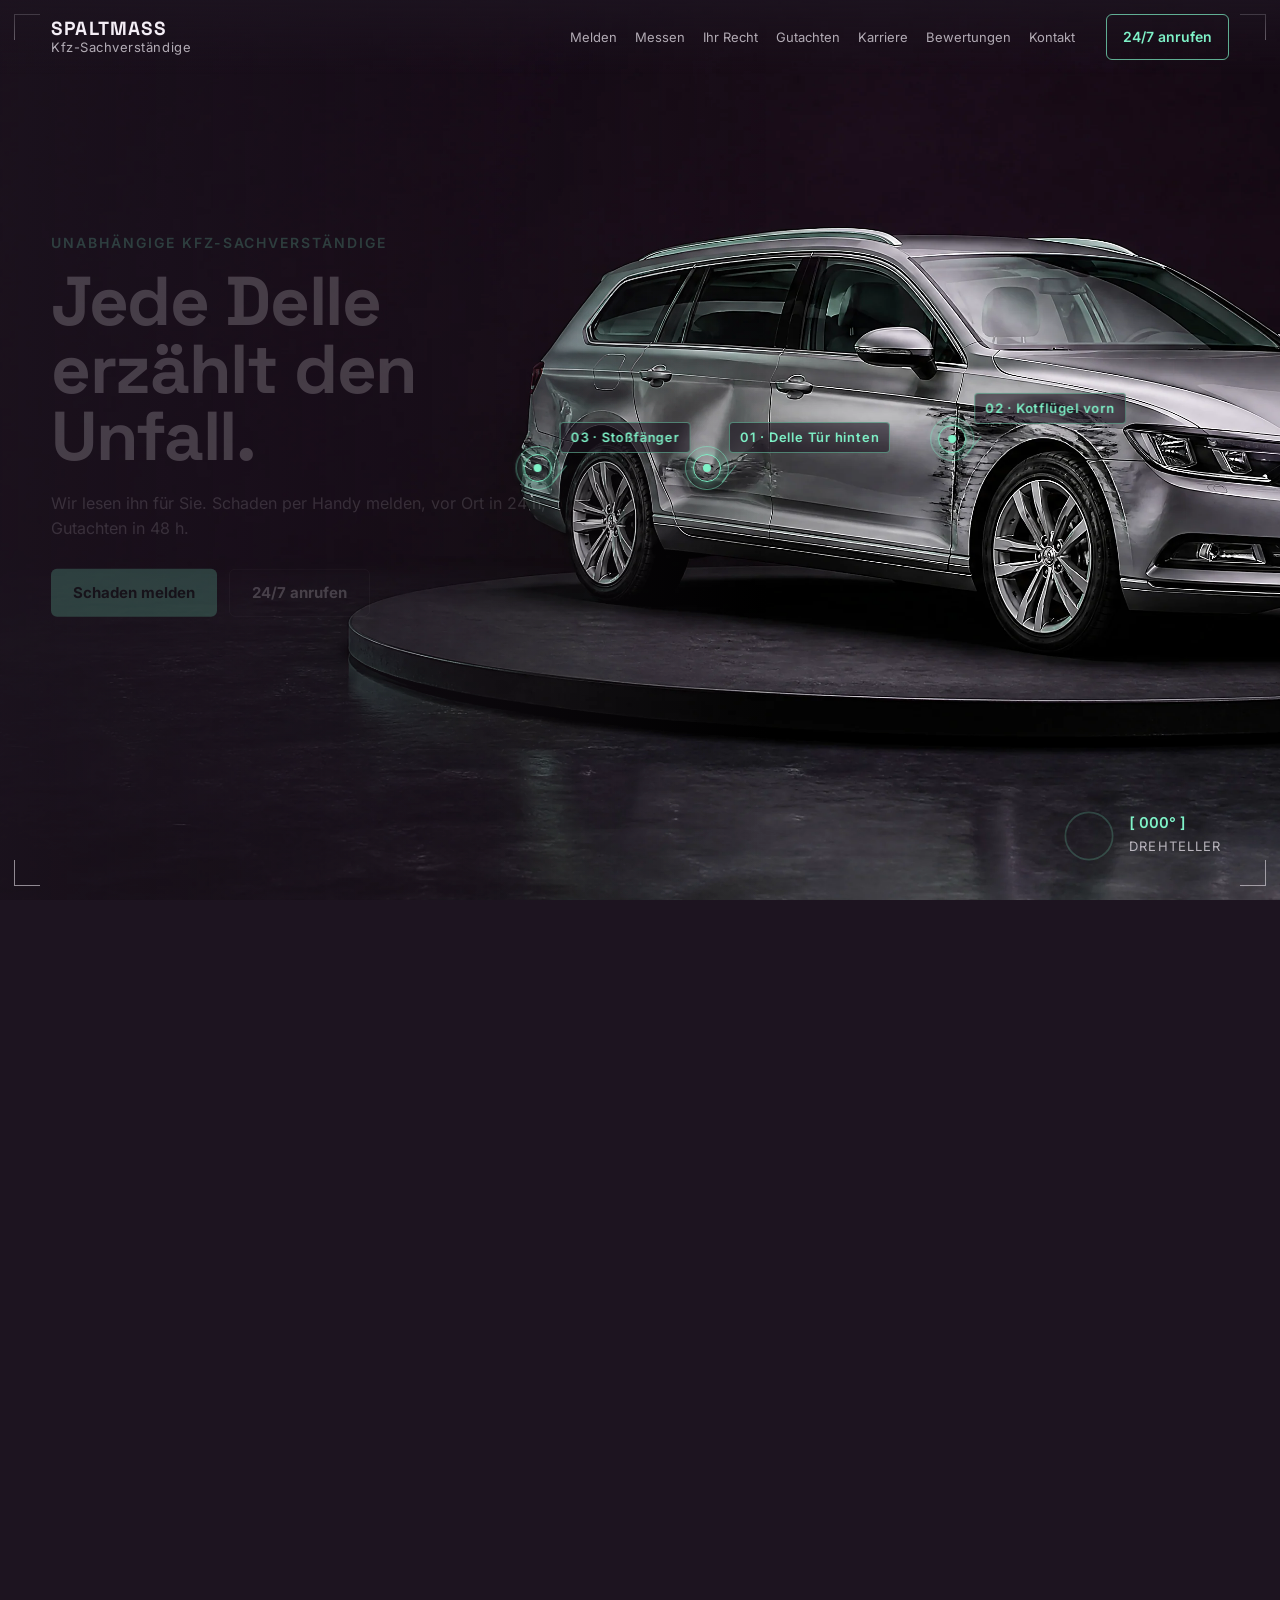
==== index.html @ 7e9f21b0 "V2.69: Unterseiten (Melden, Messen, Recht, Gutachten, Karriere) mit echten Daten, Rechner, Bagatell-" ====
<!doctype html>
<html lang="de">
<head>
<meta charset="utf-8">
<meta name="viewport" content="width=device-width,initial-scale=1,viewport-fit=cover">
<title>SPALTMASS – Kfz-Sachverständige</title>
<meta name="description" content="Unabhängige Kfz-Sachverständige: Schaden per Handy melden, vor Ort in 24 h, Gutachten in 48 h. Bei unverschuldetem Unfall wählen Sie den Gutachter, die gegnerische Versicherung zahlt.">
<meta name="theme-color" content="#1d1420">
<link rel="preload" href="assets/fonts/grotesk.woff2" as="font" type="font/woff2" crossorigin>
<link rel="stylesheet" href="assets/css/style.css?v=20">
</head>
<body>
<a class="skip" href="#kontakt-panel">Zum Kontakt</a>

<header class="nav">
  <a class="logo" href="#" data-go="0" aria-label="SPALTMASS, zum Anfang"><b>SPALTMASS</b><span>Kfz-Sachverständige</span></a>
  <nav class="links" aria-label="Kapitel">
    <a href="#" data-go="melden">Melden</a>
    <a href="#" data-go="messen">Messen</a>
    <a href="#" data-go="recht">Ihr Recht</a>
    <a href="#" data-go="gutachten">Gutachten</a>
    <a href="#" data-go="karriere">Karriere</a>
    <a href="#" data-go="bewertungen">Bewertungen</a>
    <a href="#" data-go="kontakt">Kontakt</a>
  </nav>
  <a class="nav-cta" href="tel:+4900000000" data-demo="Demo: Hier klingelt die 24/7-Hotline.">24/7 anrufen</a>
  <button class="burger" aria-label="Menü" aria-expanded="false"><i></i><i></i></button>
</header>

<main id="fahrt">
  <div class="stage" id="stage">
    <!-- Bildebenen: eine Kamera, ein Auto -->
    <div class="ly" data-ly="d01"><img alt="Silberner Kombi mit Unfallschaden auf einem Drehteller im Studio" data-src="d01-hero"></div>
    <div class="ly" data-ly="vA" data-vid="a"></div>
    <div class="ly" data-ly="d02"><img alt="Der Kombi in Seitenansicht, Delle in der hinteren Tür" data-src="d02-profil"></div>
    <div class="ly" data-ly="d03"><img alt="Nahaufnahme der Delle in der hinteren rechten Tür" data-src="d03-delle"></div>
    <div class="ly" data-ly="d04"><img alt="Hand fotografiert die Delle mit dem Smartphone" data-src="d04-handy"></div>
    <div class="ly" data-ly="d06"><img alt="Dieselbe Tür, perfekt repariert" data-src="d06-repariert-nah"></div>
    <div class="ly" data-ly="d07"><img alt="Der reparierte Kombi auf dem Drehteller" data-src="d07-repariert"><img class="alt" alt="" data-src="d10-lack-rot"><img class="alt" alt="" data-src="d11-lack-schwarz"><img class="alt" alt="" data-src="d12-lack-weiss"></div>
    <div class="ly" data-ly="vB" data-vid="b"></div>
    <div class="ly" data-ly="d08"><img alt="Junge Sachverständige mit Tablet neben dem reparierten Auto" data-src="d08-karriere"></div>
    <div class="ly" data-ly="d09"><img alt="Der reparierte Kombi von oben auf dem Drehteller" data-src="d09-oben"></div>
    <div class="shade"></div>

    <canvas class="grid" aria-hidden="true"></canvas>
    <svg class="ring" aria-hidden="true"><ellipse class="ring-b" /><ellipse class="ring-f" /></svg>

    <!-- Marker an den Schäden -->
    <div class="mk" data-mk="1"><i></i><span>01<em> · Delle Tür hinten</em></span></div>
    <div class="mk" data-mk="2"><i></i><span>02<em> · Kotflügel vorn</em></span></div>
    <div class="mk" data-mk="3"><i></i><span>03<em> · Stoßfänger</em></span></div>

    <!-- Handy-Sucher -->
    <div class="finder" aria-hidden="true"><b></b><b></b><b></b><b></b><div class="up"><span>Foto <em data-up>0</em>/6 gesendet</span><i></i></div></div>

    <!-- Doku-Bild, das aus dem Gutachten vollflächig wird -->
    <div class="fly" aria-hidden="true"><img alt="" data-src="d03-delle"></div>
    <div class="wipe" aria-hidden="true"><i></i></div>

    <!-- Brief / Gutachten -->
    <div class="doc" aria-hidden="true">
      <div class="pg pg3"></div><div class="pg pg2"></div>
      <div class="pg pg1">
        <div class="dh"><b>SPALTMASS</b><span>Kfz-Sachverständige</span></div>
        <dl class="dm"><dt>Gutachten</dt><dd>Nr. 2611-0417</dd><dt>Auftraggeber</dt><dd>Geschädigte Partei</dd><dt>Fahrzeug</dt><dd>Kombi, silber</dd></dl>
        <div class="lines"><i></i><i></i><i></i><i></i><i></i><i></i><i></i></div>
        <div class="rep">
          <img alt="" data-src="d05-doku">
          <ul class="chk"><li>Reparaturkosten</li><li>Wertminderung</li><li>Nutzungsausfall</li><li>Restwert</li></ul>
        </div>
      </div>
    </div>

    <!-- Texte je Kapitel -->
    <section class="tx tx-hero" data-tx="hero" id="start">
      <p class="kick">Unabhängige Kfz-Sachverständige</p>
      <h1>Jede Delle<br>erzählt den Unfall.</h1>
      <p class="lead">Wir lesen ihn für Sie. Schaden per Handy melden, vor Ort in 24&nbsp;h, Gutachten in 48&nbsp;h.</p>
      <div class="btns"><button class="btn" data-open="melden">Schaden melden</button><a class="btn ghost" href="tel:+4900000000" data-demo="Demo: Hier klingelt die 24/7-Hotline.">24/7 anrufen</a></div>
    </section>

    <section class="tx tx-orbit" data-tx="orbit"><p class="kick">Drehen Sie mit</p><h2>Drei Schäden.<br>Drei Spuren.</h2><p class="lead">Wir umrunden jedes Auto und gehen jedem Kratzer nach. Fangen wir bei der Tür an.</p></section>

    <section class="tx tx-melden" data-tx="melden" id="melden">
      <p class="kick">01 · Schaden melden</p>
      <h2>Sechs Fotos.<br>Zwei Minuten.</h2>
      <p class="lead">Fotos direkt vom Unfallort schicken. Wir rufen in 15&nbsp;Minuten zurück und kommen innerhalb von 24&nbsp;h zu Ihnen. Kein Telefon-Pingpong.</p>
      <div class="btns"><button class="btn" data-open="melden">Fotos senden</button><a class="btn ghost more" href="melden.html">Foto-Guide &amp; Bagatell-Check</a></div>
    </section>

    <section class="tx tx-messen" data-tx="messen" id="messen">
      <p class="kick">02 · Vermessen</p>
      <h2>Jeder Millimeter.</h2>
      <p class="lead">Wir messen Verformung und Spaltmaße und prüfen die Lackschicht an den heilen Teilen. So finden wir auch Vorschäden und den Schaden hinter dem Schaden.</p>
      <ul class="reads">
        <li><b data-count="4.2" data-dec="1">0</b><span>mm Tiefe der Delle</span></li>
        <li><b data-count="6.1" data-dec="1">0</b><span>mm Spaltmaß · Soll 3,8</span></li>
        <li><b data-count="118">0</b><span>µm Lack an heilen Teilen</span></li>
      </ul>
      <div class="btns"><a class="btn ghost more" href="messen.html">So messen wir</a></div>
    </section>

    <section class="tx tx-recht" data-tx="recht" id="recht">
      <p class="kick">03 · Ihr Recht</p>
      <h2 class="kin"><span>Ihr Gutachter.</span><span>Ihre Wahl.</span><span class="ac">Gegner zahlt.</span></h2>
      <ul class="facts">
        <li>Unverschuldeter Unfall: Sie wählen den Sachverständigen, nicht die Versicherung.</li>
        <li>Die Kosten trägt die gegnerische Haftpflichtversicherung, bei Schäden über der Bagatellgrenze.</li>
        <li>Unabhängig und nur Ihrem Schaden verpflichtet.</li>
      </ul>
      <div class="btns"><a class="btn ghost more" href="recht.html">Haftpflicht, Kasko, Leasing, Oldtimer</a></div>
    </section>

    <section class="tx tx-gutachten" data-tx="gutachten" id="gutachten">
      <p class="kick">04 · Gutachten</p>
      <h2>Gutachten<br>in 48&nbsp;h.</h2>
      <p class="lead">Mit Fotos, Maßen und Kalkulation. Digital an Sie, Ihre Werkstatt und Ihren Anwalt.</p>
      <div class="mini" aria-label="Durchschnittlicher Sachschaden Kfz-Haftpflicht laut GDV"><p>Ø Sachschaden je Pkw, Kfz-Haftpflicht</p>
        <div><span>2013</span><i style="--v:.59"></i><b>2.500 €</b></div><div><span>2017</span><i style="--v:.64"></i><b>2.700 €</b></div><div><span>2023</span><i style="--v:.94"></i><b>4.000 €</b></div><div><span>2024</span><i style="--v:1"></i><b>4.250 €</b></div>
        <small>Quelle: GDV (gerundet)</small></div>
      <div class="btns"><a class="btn ghost more" href="gutachten.html">Rechner: Was steht mir zu?</a></div>
    </section>

    <section class="tx tx-wie" data-tx="wie"><p class="kick">05 · Ergebnis</p><h2>Wie neu.<br>Und belegt.</h2><p class="lead">Repariert nach Gutachten, jeder Schritt dokumentiert. Auch die Wertminderung bekommen Sie bezahlt.</p><p class="lackq">Welche Farbe hat Ihr Auto?</p><div class="lack" role="group" aria-label="Lackfarbe wählen"><button class="on" data-lack="" style="--c:#b9bcc2" aria-label="Silber"></button><button data-lack="d10-lack-rot" style="--c:#7a1424" aria-label="Rot"></button><button data-lack="d11-lack-schwarz" style="--c:#121214" aria-label="Schwarz"></button><button data-lack="d12-lack-weiss" style="--c:#f2f0ec" aria-label="Weiß"></button></div></section>

    <section class="tx tx-karriere" data-tx="karriere" id="karriere">
      <p class="kick">06 · Karriere</p>
      <h2 class="kin"><span>Kfz-Profi?</span><span class="ac">Werde Gutachter.</span></h2>
      <ul class="perks"><li>Weiterbildung zum Sachverständigen, bezahlt</li><li>E-Firmenwagen ab Tag&nbsp;1</li><li>Planbare Termine statt Werkstattschicht</li></ul>
      <p class="lead small">Für Kfz-Meister, Techniker und Ingenieure.</p>
      <div class="btns"><button class="btn" data-open="bewerben">In 60 Sekunden bewerben</button><a class="btn ghost more" href="karriere.html">Dein Weg</a></div>
    </section>

    <section class="tx tx-bew" data-tx="bewertungen" id="bewertungen">
      <p class="kick">07 · Bewertungen</p>
      <div class="score"><b data-count="4.9" data-dec="1">0</b><span class="stars" style="--f:0"><i>★★★★★</i><i>★★★★★</i></span></div>
      <p class="demo">Beispielwerte · Demo-Seite, noch keine echten Bewertungen</p>
      <div class="quotes" aria-live="polite">
        <blockquote>„Fotos geschickt, am nächsten Morgen stand der Gutachter vor der Tür.“<cite>Beispiel · noch keine echte Bewertung</cite></blockquote>
        <blockquote>„Ich wusste nicht, dass ich den Gutachter selbst wählen darf.“<cite>Beispiel · noch keine echte Bewertung</cite></blockquote>
        <blockquote>„Das Gutachten war nach zwei Tagen bei meiner Werkstatt.“<cite>Beispiel · noch keine echte Bewertung</cite></blockquote>
      </div>
    </section>

    <section class="tx tx-kontakt" data-tx="kontakt" id="kontakt-panel">
      <p class="kick">08 · Kontakt</p>
      <h2>Einmal rum.<br>Alles geregelt.</h2>
      <div class="btns"><button class="btn big" data-open="melden">Schaden melden</button><a class="btn ghost big" href="tel:+4900000000" data-demo="Demo: Hier klingelt die 24/7-Hotline.">24/7 anrufen</a></div>
      <ul class="kfacts"><li><b>24/7</b> erreichbar</li><li><b>24 h</b> vor Ort</li><li><b>48 h</b> Gutachten</li></ul>
      <p class="foot">© SPALTMASS Kfz-Sachverständige (Demo) · <a href="#" data-demo="Demo: Impressum folgt.">Impressum</a> · <a href="#" data-demo="Demo: Datenschutz folgt.">Datenschutz</a></p>
    </section>

    <div class="ticker" aria-hidden="true"><div><span>Beispiel · Schnell vor Ort</span><span>Beispiel · Freundlich</span><span>Beispiel · Gutachten in 2 Tagen</span><span>Beispiel · Alles erklärt</span><span>Beispiel · Versicherung hat gezahlt</span><span>Beispiel · Schnell vor Ort</span><span>Beispiel · Freundlich</span><span>Beispiel · Gutachten in 2 Tagen</span><span>Beispiel · Alles erklärt</span><span>Beispiel · Versicherung hat gezahlt</span></div></div>

    <!-- HUD -->
    <div class="hud" aria-hidden="true"><b></b><b></b><b></b><b></b></div>
    <div class="dial" aria-hidden="true">
      <svg viewBox="0 0 64 64"><circle cx="32" cy="32" r="27" class="dt"/><circle cx="32" cy="32" r="27" class="dp" pathLength="100"/></svg>
      <div><b data-deg>[ 000° ]</b><span data-ch>Drehteller</span></div>
    </div>
    <div class="hint" aria-hidden="true">Scrollen · das Auto dreht sich</div>
  </div>
</main>

<!-- Schaden melden -->
<dialog id="m-melden" aria-labelledby="mm-h">
  <form method="dialog" class="mm">
    <button class="x" value="x" aria-label="Schließen">×</button>
    <p class="kick">Schaden melden</p>
    <h3 id="mm-h">In 2 Minuten erledigt.</h3>
    <fieldset><legend>Wer war schuld?</legend>
      <label><input type="radio" name="s" value="gegner" checked><span>Der andere</span></label>
      <label><input type="radio" name="s" value="teil"><span>Unklar</span></label>
      <label><input type="radio" name="s" value="ich"><span>Ich selbst</span></label>
    </fieldset>
    <p class="hinweis" data-hint></p>
    <label class="shot"><input type="file" accept="image/*" multiple><span>Fotos auswählen</span></label>
    <div class="thumbs" aria-live="polite"></div>
    <p class="small">Die Fotos bleiben in dieser Demo auf Ihrem Gerät.</p>
    <input type="text" placeholder="Name" aria-label="Name" autocomplete="name">
    <input type="tel" placeholder="Telefon" aria-label="Telefon" autocomplete="tel">
    <button class="btn" value="ok">Absenden</button>
  </form>
</dialog>

<!-- 60-Sekunden-Bewerbung -->
<dialog id="m-bewerben" aria-labelledby="mb-h">
  <form method="dialog" class="mm" novalidate>
    <button class="x" value="x" aria-label="Schließen">×</button>
    <p class="kick">Bewerbung · <span data-sec>60</span> s</p>
    <h3 id="mb-h">Kein Anschreiben. Drei Fragen.</h3>
    <div class="q on"><p>Was bist du?</p><div class="opts"><button type="button">Kfz-Meister</button><button type="button">Techniker</button><button type="button">Ingenieur</button><button type="button">Geselle</button></div></div>
    <div class="q"><p>Ab wann?</p><div class="opts"><button type="button">Sofort</button><button type="button">In 3 Monaten</button><button type="button">Später</button></div></div>
    <div class="q"><p>Wie erreichen wir dich?</p><input type="tel" placeholder="Telefon" aria-label="Telefon" autocomplete="tel"><button type="button" class="btn send">Abschicken</button></div>
    <div class="q"><p class="ok">Danke! Wir melden uns innerhalb von 24&nbsp;h. (Demo)</p></div>
  </form>
</dialog>
<div class="toast" role="status" hidden></div>

<script src="assets/js/img.js?v=20"></script>
<script src="assets/js/vid.js?v=20"></script>
<script src="assets/js/app.js?v=20"></script>
</body>
</html>
---- assets/css/style.css ----
@font-face{font-family:"Inter";src:url("../fonts/inter.woff2") format("woff2");font-weight:100 900;font-display:swap}
@font-face{font-family:"Grotesk";src:url("../fonts/grotesk.woff2") format("woff2");font-weight:300 700;font-display:swap}

/* Farbwelt Drehteller: Aubergine + Mint. Testbar per ?farbe=bg,akzent (Hex ohne #) */
:root{
  --bg:#1d1420;--bg2:#140d17;--bg-rgb:29,20,32;
  --ink:#f4eef6;--mut:rgba(244,238,246,.7);--line:rgba(244,238,246,.16);
  --or:#7ff2c8;--or-rgb:127,242,200;--on-or:#0d1a15;
  --paper:#f3eef1;--paper-ink:#211826;
  --f-d:"Grotesk","Inter",system-ui,sans-serif;--f-b:"Inter",system-ui,sans-serif;
  --gut:clamp(16px,4vw,56px);
}
*{box-sizing:border-box;margin:0;padding:0}
html{background:var(--bg);color-scheme:dark}
body{background:var(--bg);color:var(--ink);font:400 16px/1.55 var(--f-b);-webkit-font-smoothing:antialiased;overflow-x:hidden}
a{color:inherit}
button{font:inherit;color:inherit;background:none;border:0;cursor:pointer}
img{display:block}
.skip{position:absolute;left:-999px;top:8px;z-index:99;background:var(--or);color:var(--on-or);padding:10px 14px}
.skip:focus{left:8px}

/* ---------- Kopfzeile ---------- */
.nav{position:fixed;inset:0 0 auto;z-index:40;display:flex;align-items:center;gap:24px;padding:14px var(--gut);background:linear-gradient(rgba(var(--bg-rgb),.85),rgba(var(--bg-rgb),0))}
.logo{display:flex;flex-direction:column;text-decoration:none;line-height:1.05;margin-right:auto}
.logo b{font:700 19px/1 var(--f-d);letter-spacing:.06em}
.logo span{font-size:11px;color:var(--mut);letter-spacing:.04em;margin-top:3px}
.links{display:flex;gap:4px}
.links a{text-decoration:none;font-size:14px;color:var(--mut);padding:12px 10px;transition:color .15s}
.links a:hover,.links a.on{color:var(--ink)}
.links a.on{box-shadow:inset 0 -2px 0 var(--or)}
.nav-cta{text-decoration:none;font-weight:600;font-size:14px;border:1px solid rgba(var(--or-rgb),.7);color:var(--or);padding:11px 16px;border-radius:6px;white-space:nowrap;transition:background .15s,color .15s}
.nav-cta:hover{background:var(--or);color:var(--on-or)}
.burger{display:none;width:44px;height:44px;position:relative}
.burger i{position:absolute;left:11px;right:11px;height:2px;background:var(--ink);transition:transform .25s}
.burger i:first-child{top:17px}.burger i:last-child{top:25px}
.menu-open .burger i:first-child{transform:translateY(4px) rotate(45deg)}
.menu-open .burger i:last-child{transform:translateY(-4px) rotate(-45deg)}

/* ---------- Bühne ---------- */
#fahrt{position:relative;height:1500vh}
.stage{position:sticky;top:0;height:100vh;height:100svh;overflow:hidden;background:var(--bg)}
.ly{position:absolute;inset:0;opacity:0;overflow:hidden;will-change:opacity}
.ly img,.ly video{position:absolute;left:0;top:0;transform-origin:0 0;will-change:transform;max-width:none}
.shade{position:absolute;inset:0;pointer-events:none;background:linear-gradient(90deg,rgba(var(--bg-rgb),.82) 0%,rgba(var(--bg-rgb),.35) 38%,rgba(var(--bg-rgb),0) 60%);opacity:var(--sh,1)}
.grid{position:absolute;inset:0;width:100%;height:100%;pointer-events:none}
.ring{position:absolute;inset:0;width:100%;height:100%;pointer-events:none;overflow:visible}
.ring ellipse{fill:none;stroke-width:1.5}
.ring-b{stroke:rgba(var(--or-rgb),.18)}
.ring-f{stroke:var(--or);filter:drop-shadow(0 0 6px rgba(var(--or-rgb),.7))}

/* Marker */
.mk{position:absolute;left:0;top:0;opacity:0;pointer-events:none;will-change:transform,opacity}
.mk i{position:absolute;left:-14px;top:-14px;width:28px;height:28px;border-radius:50%;border:1.5px solid var(--or);box-shadow:0 0 12px rgba(var(--or-rgb),.6)}
.mk i::after{content:"";position:absolute;inset:9px;border-radius:50%;background:var(--or)}
.mk i::before{content:"";position:absolute;inset:-9px;border-radius:50%;border:1px solid rgba(var(--or-rgb),.5);animation:ping 2s infinite}
@keyframes ping{0%{transform:scale(.6);opacity:1}100%{transform:scale(1.6);opacity:0}}
.mk em{font-style:normal}
.mk span{position:absolute;left:22px;top:-46px;white-space:nowrap;font:600 12px/1 var(--f-b);letter-spacing:.06em;color:var(--or);padding:8px 10px;border:1px solid rgba(var(--or-rgb),.45);background:rgba(var(--bg-rgb),.6);backdrop-filter:blur(4px);border-radius:4px}
.mk span::before{content:"";position:absolute;left:-16px;bottom:-14px;width:22px;height:1px;background:rgba(var(--or-rgb),.6);transform:rotate(-50deg);transform-origin:right}

/* Handy-Sucher */
.finder{position:absolute;left:0;top:0;opacity:0;pointer-events:none}
.finder b{position:absolute;width:22px;height:22px;border:2px solid var(--or)}
.finder b:nth-child(1){left:0;top:0;border-right:0;border-bottom:0}
.finder b:nth-child(2){right:0;top:0;border-left:0;border-bottom:0}
.finder b:nth-child(3){left:0;bottom:0;border-right:0;border-top:0}
.finder b:nth-child(4){right:0;bottom:0;border-left:0;border-top:0}
.finder .up{position:absolute;left:12%;right:12%;bottom:12%;background:rgba(10,8,12,.72);border:1px solid rgba(var(--or-rgb),.4);border-radius:6px;padding:8px 10px;font:600 12px/1.2 var(--f-b);color:var(--ink)}
.finder .up em{font-style:normal;color:var(--or)}
.finder .up i{display:block;height:3px;margin-top:6px;background:rgba(var(--or-rgb),.2);position:relative;overflow:hidden;border-radius:2px}
.finder .up i::after{content:"";position:absolute;inset:0;background:var(--or);transform-origin:left;transform:scaleX(var(--u,0))}

.fly,.wipe{position:absolute;opacity:0;overflow:hidden;pointer-events:none}
.fly img,.wipe img{width:100%;height:100%;object-fit:cover}
.wipe{inset:0;z-index:3}
.fly{z-index:1}
.wipe i{position:absolute;top:0;bottom:0;left:0;width:2px;background:var(--or);box-shadow:0 0 18px var(--or)}

/* Brief → Gutachten */
.doc{position:absolute;left:50%;top:50%;width:min(36vw,440px);aspect-ratio:1/1.414;opacity:0;pointer-events:none;perspective:1400px}
.pg{position:absolute;inset:0;background:var(--paper);color:var(--paper-ink);border-radius:3px;box-shadow:0 30px 80px rgba(0,0,0,.55);transform-origin:50% 50%}
.pg2{background:#e9e3e8}.pg3{background:#ded7dd}
.pg1{padding:8% 8%;display:flex;flex-direction:column;gap:5%}
.dh b{display:block;font:700 15px/1 var(--f-d);letter-spacing:.06em}
.dh span{font-size:10px;opacity:.65}
.dm{display:grid;grid-template-columns:auto 1fr;gap:3px 12px;font-size:10.5px}
.dm dt{opacity:.55}
.lines{display:flex;flex-direction:column;gap:11%;flex:1;padding-top:4%}
.lines i{display:block;height:1.5px;background:rgba(33,24,38,.28);transform-origin:left;transform:scaleX(var(--l,0))}
.lines i:nth-child(3n){margin-right:28%}
.rep{position:absolute;left:8%;right:8%;top:36%;bottom:7%;opacity:0;display:flex;flex-direction:column;gap:6%}
.rep img{width:100%;aspect-ratio:4/3;object-fit:cover;border-radius:2px}
.chk{list-style:none;font-size:11.5px;display:grid;grid-template-columns:1fr 1fr;gap:6px 10px}
.chk li{display:flex;gap:6px;align-items:center;opacity:.35;transition:opacity .25s}
.chk li::before{content:"";width:12px;height:12px;border-radius:50%;border:1.5px solid #2a8a6a;flex:none}
.chk li.on{opacity:1}
.chk li.on::before{background:#2a8a6a;box-shadow:inset 0 0 0 2px var(--paper)}

/* ---------- Texte ---------- */
.tx{position:absolute;left:var(--gut);top:50%;transform:translateY(-50%);width:min(560px,44vw);opacity:0;visibility:hidden;z-index:5}
.tx.vis{visibility:visible}
.kick{font:600 12px/1 var(--f-b);letter-spacing:.2em;text-transform:uppercase;color:var(--or);margin-bottom:18px}
h1,h2{font:700 clamp(40px,5.4vw,88px)/.98 var(--f-d);letter-spacing:-.02em}
h2{font-size:clamp(36px,4.6vw,76px)}
.lead{margin-top:20px;font-size:clamp(16px,1.25vw,19px);color:var(--mut);max-width:34em}
.lead.small{font-size:15px}
.btns{display:flex;flex-wrap:wrap;gap:12px;margin-top:28px}
.btn{display:inline-flex;align-items:center;justify-content:center;min-height:48px;padding:0 22px;border-radius:6px;background:var(--or);color:var(--on-or);font-weight:700;font-size:15px;text-decoration:none;transition:transform .15s,box-shadow .15s}
.btn:hover{transform:translateY(-2px);box-shadow:0 10px 30px rgba(var(--or-rgb),.3)}
.btn.ghost{background:transparent;color:var(--ink);border:1px solid var(--line)}
.btn.big{min-height:56px;padding:0 28px;font-size:16px}
.kin span{display:block}
.kin .ac,.ac{color:var(--or)}
.reads{list-style:none;display:grid;gap:14px;margin-top:28px}
.reads li{display:flex;align-items:baseline;gap:14px;border-top:1px solid var(--line);padding-top:12px}
.reads b{font:700 clamp(30px,3vw,46px)/1 var(--f-d);font-variant-numeric:tabular-nums;color:var(--or);min-width:3.2ch}
.reads span{font-size:14px;color:var(--mut)}
.facts{list-style:none;margin-top:26px;display:grid;gap:12px}
.facts li{padding-left:22px;position:relative;color:var(--mut);font-size:16px}
.facts li::before{content:"";position:absolute;left:0;top:.5em;width:10px;height:10px;border:1.5px solid var(--or);border-radius:2px}
.perks{list-style:none;margin-top:22px;display:grid;gap:6px}
.perks li{font:700 clamp(20px,2vw,30px)/1.15 var(--f-d);letter-spacing:-.01em}
.perks li::before{content:"+ ";color:var(--or)}
.score{display:flex;align-items:center;gap:20px}
.score b{font:700 clamp(64px,8vw,120px)/1 var(--f-d);font-variant-numeric:tabular-nums}
.stars{position:relative;font-size:clamp(26px,2.6vw,40px);letter-spacing:.08em;line-height:1}
.stars i{font-style:normal;color:rgba(var(--or-rgb),.22)}
.stars i+i{position:absolute;left:0;top:0;color:var(--or);clip-path:inset(0 calc(100% - var(--f)*100%) 0 0)}
.demo{margin-top:10px;font-size:13px;color:var(--mut);border:1px dashed var(--line);display:inline-block;padding:6px 10px;border-radius:4px}
.quotes{position:relative;margin-top:24px;min-height:120px}
.quotes blockquote{position:absolute;inset:0 auto auto 0;font:500 clamp(18px,1.6vw,24px)/1.35 var(--f-d);opacity:0;transform:translateY(12px);transition:opacity .6s,transform .6s}
.quotes blockquote.on{opacity:1;transform:none}
.quotes cite{display:block;margin-top:10px;font:500 12px/1.2 var(--f-b);color:var(--or);letter-spacing:.06em;font-style:normal}
.kfacts{list-style:none;display:flex;gap:28px;margin-top:30px;flex-wrap:wrap}
.kfacts li{color:var(--mut);font-size:14px}
.kfacts b{display:block;font:700 30px/1 var(--f-d);color:var(--ink)}
.foot{margin-top:34px;font-size:13px;color:var(--mut)}
.foot a{padding:12px 2px;display:inline-block}

.ticker{position:absolute;left:0;right:0;bottom:0;border-top:1px solid var(--line);background:rgba(var(--bg-rgb),.7);overflow:hidden;opacity:0;z-index:4;pointer-events:none}
.ticker div{display:flex;width:max-content;animation:tick 40s linear infinite}
.ticker span{padding:12px 28px;font-size:14px;color:var(--mut);white-space:nowrap}
.ticker span::before{content:"◆ ";color:var(--or)}
@keyframes tick{to{transform:translateX(-50%)}}

/* HUD */
.hud{position:absolute;inset:14px;pointer-events:none;z-index:3}
.hud b{position:absolute;width:26px;height:26px;border:1.5px solid rgba(244,238,246,.55)}
.hud b:nth-child(1){left:0;top:0;border-right:0;border-bottom:0}
.hud b:nth-child(2){right:0;top:0;border-left:0;border-bottom:0}
.hud b:nth-child(3){left:0;bottom:0;border-right:0;border-top:0}
.hud b:nth-child(4){right:0;bottom:0;border-left:0;border-top:0}
.dial{position:absolute;right:calc(var(--gut) + 8px);bottom:36px;display:flex;align-items:center;gap:12px;z-index:6;pointer-events:none}
.dial svg{width:56px;height:56px;transform:rotate(-90deg)}
.dial circle{fill:none;stroke-width:2}
.dt{stroke:rgba(var(--or-rgb),.2)}
.dp{stroke:var(--or);stroke-dasharray:100;stroke-dashoffset:calc(100 - var(--d,0)*100)}
.dial b{display:block;font:600 15px/1 var(--f-b);font-variant-numeric:tabular-nums;color:var(--or)}
.dial span{display:block;font-size:12px;color:var(--mut);margin-top:6px;letter-spacing:.08em;text-transform:uppercase}
.hint{position:absolute;left:50%;bottom:30px;transform:translateX(-50%);font-size:12px;letter-spacing:.14em;text-transform:uppercase;color:var(--mut);z-index:6;pointer-events:none}
.hint::after{content:"";display:block;width:1px;height:28px;margin:10px auto 0;background:linear-gradient(var(--or),transparent);animation:hint 1.6s infinite}
@keyframes hint{0%{transform:scaleY(0);transform-origin:top}50%{transform:scaleY(1);transform-origin:top}51%{transform-origin:bottom}100%{transform:scaleY(0);transform-origin:bottom}}

/* Dialoge */
dialog{margin:auto;border:1px solid var(--line);background:var(--bg2);color:var(--ink);border-radius:10px;width:min(480px,calc(100vw - 32px));max-height:calc(100svh - 32px)}
dialog::backdrop{background:rgba(8,5,10,.7);backdrop-filter:blur(4px)}
.mm{padding:28px 24px;display:flex;flex-direction:column;gap:14px;position:relative}
.mm h3{font:700 28px/1.05 var(--f-d)}
.mm .x{position:absolute;right:8px;top:8px;width:44px;height:44px;font-size:26px}
.mm fieldset{border:0;display:flex;flex-wrap:wrap;gap:8px}
.mm legend{font-size:14px;color:var(--mut);margin-bottom:8px}
.mm label:has(input[type=radio]){position:relative}
.mm input[type=radio]{position:absolute;opacity:0}
.mm label span{display:inline-flex;align-items:center;min-height:44px;padding:0 14px;border:1px solid var(--line);border-radius:6px;font-size:15px}
.mm input:checked+span{border-color:var(--or);color:var(--or)}
.mm input:focus-visible+span{outline:2px solid var(--or)}
.hinweis{font-size:14px;color:var(--or)}
.shot{display:block}
.shot input{font-size:14px;max-width:100%}
.shot span{display:none}
.thumbs{display:flex;gap:6px;flex-wrap:wrap}
.thumbs img{width:56px;height:56px;object-fit:cover;border-radius:4px}
.mm .small{font-size:13px;color:var(--mut)}
.mm input[type=text],.mm input[type=tel]{min-height:48px;padding:0 14px;background:transparent;border:1px solid var(--line);border-radius:6px;color:var(--ink);font-size:16px}
.q{display:none;flex-direction:column;gap:12px}
.q.on{display:flex}
.q p{font-size:17px;font-weight:600}
.opts{display:flex;flex-wrap:wrap;gap:8px}
.opts button{min-height:44px;padding:0 14px;border:1px solid var(--line);border-radius:6px;font-size:15px}
.opts button:hover{border-color:var(--or);color:var(--or)}
.q .ok{color:var(--or)}
.toast{position:fixed;left:50%;bottom:24px;transform:translateX(-50%);z-index:60;background:var(--or);color:var(--on-or);padding:12px 16px;border-radius:6px;font-weight:600;font-size:14px;max-width:calc(100vw - 32px)}

/* ---------- Handy / schmal ---------- */
@media (max-width:1280px){.links a{padding:12px 7px;font-size:13px}}
@media (max-width:1180px){
  .links{display:none}.burger{display:block}
  .menu-open .links{display:flex;flex-direction:column;position:fixed;top:72px;left:16px;right:16px;background:var(--bg2);border:1px solid var(--line);border-radius:10px;padding:8px}
  .menu-open .links a{font-size:17px;padding:14px 12px;color:var(--ink)}
}
@media (max-width:899px){
  #fahrt{height:1300vh}
  .nav{padding:10px 16px;gap:10px}
  .nav-cta{padding:11px 12px;font-size:13px}
  .shade{background:linear-gradient(0deg,rgba(var(--bg-rgb),.94) 0%,rgba(var(--bg-rgb),.78) 38%,rgba(var(--bg-rgb),0) 62%)}
  .tx{left:16px;right:16px;width:auto;top:auto;bottom:calc(22px + env(safe-area-inset-bottom));transform:none}
  h1{font-size:clamp(34px,10vw,46px)}
  h2{font-size:clamp(30px,8.6vw,42px)}
  .kick{margin-bottom:10px;font-size:11px}
  .lead{margin-top:10px;font-size:15px}
  .btns{margin-top:16px}
  .reads{margin-top:14px;gap:8px}.reads li{padding-top:8px}.reads b{font-size:28px}
  .facts{margin-top:14px;gap:8px}.facts li{font-size:14px}
  .perks{margin-top:12px}.perks li{font-size:19px}
  .score b{font-size:64px}
  .quotes{min-height:96px;margin-top:12px}
  .kfacts{gap:18px;margin-top:16px}.kfacts b{font-size:24px}
  .foot{margin-top:14px}
  .doc{width:min(56vw,260px)}
  .dial{left:16px;right:auto;top:76px;bottom:auto}
  .dial svg{width:40px;height:40px}
  .hud{inset:8px}
  .hint{display:none}
  .mk span{font-size:11px;padding:6px 8px}
  .mk em{display:none}.mk[data-mk="1"] em{display:inline}
  .mk span{top:-40px}
  .ticker{display:none}
}
@media (max-width:899px) and (orientation:landscape){
  .tx{bottom:auto;top:62px;width:52vw;right:auto}
  .shade{background:linear-gradient(90deg,rgba(var(--bg-rgb),.9) 0%,rgba(var(--bg-rgb),.5) 50%,rgba(var(--bg-rgb),0) 70%)}
  h1,h2{font-size:30px}.lead{font-size:14px}.dial{display:none}
  .doc{width:min(24vw,190px)}
  .tx .lead{display:none}.tx-hero .lead,.tx-melden .lead{display:block}
  .reads b{font-size:22px}
}
@media (prefers-reduced-motion:reduce){.mk i::before,.hint::after,.ticker div{animation:none}}
@media (max-width:899px) and (orientation:portrait){
  .ly img,.ly video,.wipe img{-webkit-mask-image:linear-gradient(180deg,transparent 0,#000 14%,#000 86%,transparent 100%),linear-gradient(90deg,transparent 0,#000 6%,#000 94%,transparent 100%);-webkit-mask-composite:source-in;mask-image:linear-gradient(180deg,transparent 0,#000 14%,#000 86%,transparent 100%),linear-gradient(90deg,transparent 0,#000 6%,#000 94%,transparent 100%);mask-composite:intersect}
  .fly{border-radius:2px}
}
/* Ebenen-Reihenfolge: Bilder (d06 beim Wischen z2) < Schatten < Grafik < Text */
.shade{z-index:2}.grid,.ring,.mk,.finder,.doc{z-index:3}

/* Mehr-Links, Mini-Diagramm, Lackfarben */
.btn.more{font-weight:600}
.mini{margin-top:22px;display:grid;gap:7px;max-width:420px}
.mini p{font-size:12px;letter-spacing:.12em;text-transform:uppercase;color:var(--mut)}
.mini div{display:grid;grid-template-columns:44px 1fr 74px;gap:10px;align-items:center;font-size:13px}
.mini i{display:block;height:12px;border-radius:2px;background:linear-gradient(90deg,rgba(var(--or-rgb),.3),var(--or));transform-origin:left;transform:scaleX(calc(var(--v)*var(--g,0)))}
.mini b{text-align:right;font-variant-numeric:tabular-nums}
.mini small{font-size:11.5px;color:var(--mut)}
.lackq{margin-top:20px;font-size:14px;color:var(--mut)}
.lack{display:flex;gap:12px;margin-top:10px}
.lack button{width:44px;height:44px;border-radius:50%;background:var(--c);border:2px solid rgba(255,255,255,.25);box-shadow:inset 0 -6px 12px rgba(0,0,0,.35);transition:transform .2s,border-color .2s}
.lack button.on{border-color:var(--or);transform:scale(1.12)}
.ly img.alt{opacity:0;transition:opacity .7s}
.ly img.alt.on{opacity:1}
@media (max-width:899px){.mini{display:none}.tx .btn.more{min-height:44px;padding:0 14px;font-size:14px}}
@media (max-width:899px) and (orientation:landscape){.tx .btns .more{display:none}}
@view-transition{navigation:auto}
/* Mindestgrößen (Handy-Regel: Text ab 14 px, Tipp-Flächen 44 px) */
.kick{font-size:14px;letter-spacing:.14em}
.logo{min-height:44px;justify-content:center}
.logo span{font-size:13px}
.mk span{font-size:13px}
.dial span{font-size:13px}
.quotes cite,.demo,.foot,.mini p,.mini small,.mini div{font-size:14px}
.finder .up{font-size:13px}
.card .tag{font-size:13px}
.src{font-size:14px}
@media (max-width:899px){.kick{font-size:14px;margin-bottom:8px}.mk span{font-size:13px}}
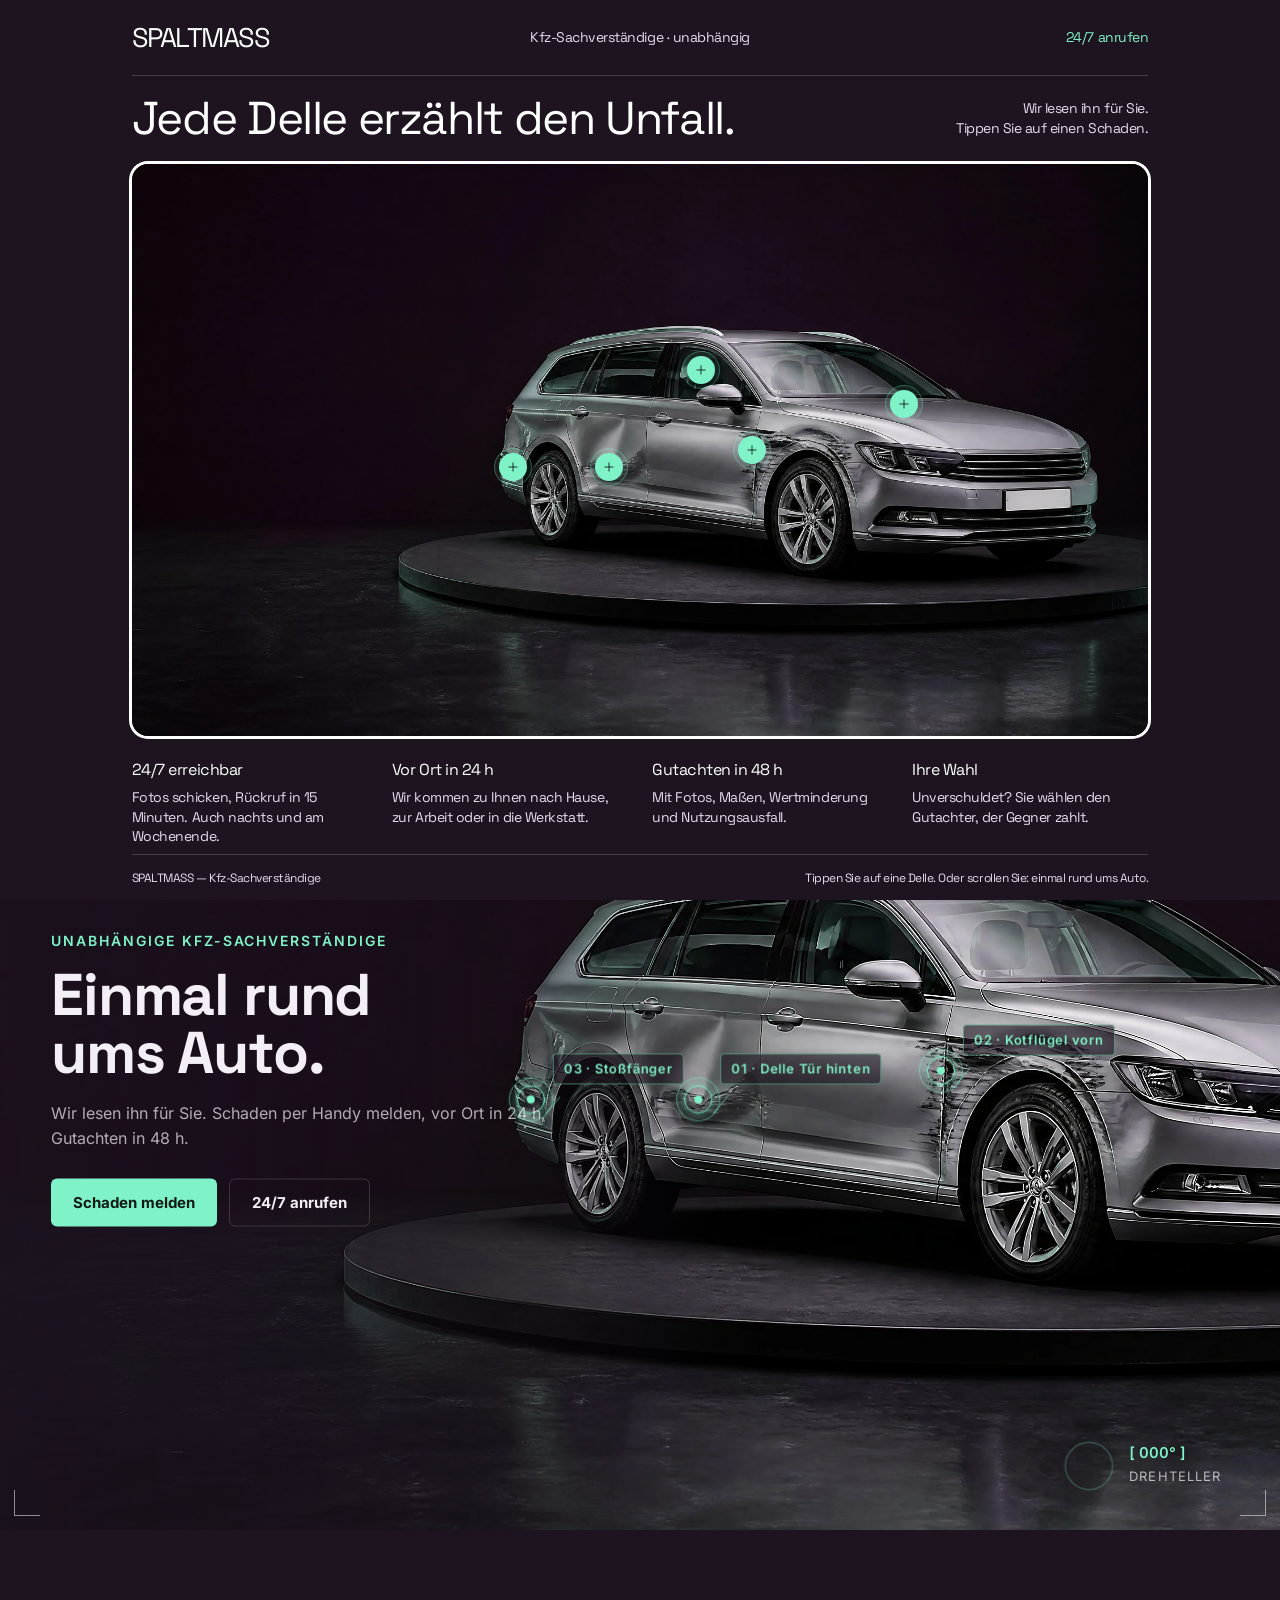
==== commit 8afc52cb: "Basis Vorlage motionsites Veyra Electric: Bühne mit Rahmen, Hotspots an den Schäden, Detail-Zoom, Fa" ====
--- a/index.html
+++ b/index.html
@@ -7,7 +7,8 @@
 <meta name="description" content="Unabhängige Kfz-Sachverständige: Schaden per Handy melden, vor Ort in 24 h, Gutachten in 48 h. Bei unverschuldetem Unfall wählen Sie den Gutachter, die gegnerische Versicherung zahlt.">
 <meta name="theme-color" content="#1d1420">
 <link rel="preload" href="assets/fonts/grotesk.woff2" as="font" type="font/woff2" crossorigin>
-<link rel="stylesheet" href="assets/css/style.css?v=20">
+<link rel="stylesheet" href="assets/css/style.css?v=21">
+<link rel="stylesheet" href="assets/css/szene.css?v=21">
 </head>
 <body>
 <a class="skip" href="#kontakt-panel">Zum Kontakt</a>
@@ -27,6 +28,62 @@
   <button class="burger" aria-label="Menü" aria-expanded="false"><i></i><i></i></button>
 </header>
 
+<!-- Bühne nach Vorlage motionsites „Veyra Electric“: Rahmen, Hotspots an den Schäden, Detail-Zoom, Farb-/Vorher-Nachher-Menü -->
+<div id="szene-wrap">
+<section class="experience phase-overview" id="experience" aria-busy="false" aria-label="Unfallauto erkunden">
+  <header class="masthead">
+    <a class="wordmark" href="#" aria-label="SPALTMASS, Übersicht">SPALTMASS</a>
+    <span class="header-middle">Kfz-Sachverständige · unabhängig</span>
+    <a class="concept-label sz-call" href="tel:+4900000000" data-demo="Demo: Hier klingelt die 24/7-Hotline.">24/7 anrufen</a>
+  </header>
+  <section class="sz-stage" id="szStage" aria-label="Schäden am Unfallauto">
+    <div class="image-plane" id="plane">
+      <div class="media-envelope">
+        <div class="exterior-envelope">
+          <div class="car-visual">
+            <img class="car-image" id="carImage" alt="Silberner Kombi mit Unfallschaden auf einem Drehteller" draggable="false"/>
+            <canvas class="hover-video" id="hoverCanvas" aria-hidden="true"></canvas>
+            <div class="appearance-visual" id="appearanceVisual" aria-hidden="true"><img id="appearanceImage" alt="" draggable="false"/></div>
+          </div>
+        </div>
+        <div class="detail-visual" id="detailVisual"><img class="detail-image" id="detailImage" alt="" draggable="false"/></div>
+      </div>
+      <div id="hotspotLayer"></div>
+      <div id="annotationLayer"></div>
+    </div>
+    <div class="intro" id="intro">
+      <h1>Jede Delle erzählt den Unfall.</h1>
+      <p class="intro-description"><span>Wir lesen ihn für Sie.</span><span>Tippen Sie auf einen Schaden.</span></p>
+    </div>
+    <button class="sz-back" id="backButton" aria-label="Zurück zum Auto" hidden></button>
+    <aside class="detail-copy" id="detailCopy" aria-hidden="true">
+      <div class="detail-introduction">
+        <p class="eyebrow" id="detailCategory"></p>
+        <h2 id="detailTitle"></h2>
+        <p class="system-description" id="detailDescription"></p>
+      </div>
+      <div class="detail-components">
+        <div class="part-list" id="partList"></div>
+        <div class="benefit"><span>Für Sie</span><p id="detailBenefit"></p></div>
+        <a class="sz-more" id="detailMore" href="#">Alles dazu im Detail</a>
+      </div>
+    </aside>
+    <div class="transition-status" id="status" hidden><span class="small-dot"></span><span id="statusText"></span></div>
+  </section>
+  <footer class="scene-footer">
+    <div class="feature-notes" aria-label="Was wir für Sie tun">
+      <div class="feature-note"><h3>24/7 erreichbar</h3><p>Fotos schicken, Rückruf in 15 Minuten. Auch nachts und am Wochenende.</p></div>
+      <div class="feature-note"><h3>Vor Ort in 24 h</h3><p>Wir kommen zu Ihnen nach Hause, zur Arbeit oder in die Werkstatt.</p></div>
+      <div class="feature-note"><h3>Gutachten in 48 h</h3><p>Mit Fotos, Maßen, Wertminderung und Nutzungsausfall.</p></div>
+      <div class="feature-note"><h3>Ihre Wahl</h3><p>Unverschuldet? Sie wählen den Gutachter, der Gegner zahlt.</p></div>
+    </div>
+    <div class="footer-baseline"><span>SPALTMASS — Kfz-Sachverständige</span><span id="footerNote">Tippen Sie auf eine Delle. Oder scrollen Sie: einmal rund ums Auto.</span></div>
+  </footer>
+  <p class="sr-only" role="status" aria-live="polite" id="srStatus">Unfallauto. Wählen Sie einen Schaden.</p>
+  <div class="error-message" id="errorMessage" role="alert" hidden></div>
+</section>
+</div>
+
 <main id="fahrt">
   <div class="stage" id="stage">
     <!-- Bildebenen: eine Kamera, ein Auto -->
@@ -74,7 +131,7 @@
     <!-- Texte je Kapitel -->
     <section class="tx tx-hero" data-tx="hero" id="start">
       <p class="kick">Unabhängige Kfz-Sachverständige</p>
-      <h1>Jede Delle<br>erzählt den Unfall.</h1>
+      <h2>Einmal rund<br>ums Auto.</h2>
       <p class="lead">Wir lesen ihn für Sie. Schaden per Handy melden, vor Ort in 24&nbsp;h, Gutachten in 48&nbsp;h.</p>
       <div class="btns"><button class="btn" data-open="melden">Schaden melden</button><a class="btn ghost" href="tel:+4900000000" data-demo="Demo: Hier klingelt die 24/7-Hotline.">24/7 anrufen</a></div>
     </section>
@@ -197,8 +254,9 @@
 </dialog>
 <div class="toast" role="status" hidden></div>
 
-<script src="assets/js/img.js?v=20"></script>
+<script src="assets/js/img.js?v=21"></script>
 <script src="assets/js/vid.js?v=20"></script>
-<script src="assets/js/app.js?v=20"></script>
+<script src="assets/js/app.js?v=21"></script>
+<script src="assets/js/szene.js?v=21"></script>
 </body>
 </html>
--- a/assets/css/style.css
+++ b/assets/css/style.css
@@ -270,3 +270,6 @@
 .card .tag{font-size:13px}
 .src{font-size:14px}
 @media (max-width:899px){.kick{font-size:14px;margin-bottom:8px}.mk span{font-size:13px}}
+[hidden]{display:none!important}
+@media (max-width:899px) and (orientation:landscape){.mk span{display:none}}
+@media (max-width:899px) and (orientation:portrait){.mk[data-mk="1"] em{display:none}}
--- a/assets/css/szene.css
+++ b/assets/css/szene.css
@@ -0,0 +1,192 @@
+/* Basis: motionsites „Veyra Electric“ (veyra-electric, HTML-Vorlage), angepasst auf SPALTMASS: Farbwelt Aubergine/Mint, Klassen .sz-stage/.sz-back, Root-Regeln auf .experience begrenzt */
+
+
+
+.experience {
+  --sky:#241a29; --acid:#7ff2c8; --ink:#fff; --muted:#e6dcea; --panel:#33253a; --line:#ffffff2e; --on-acid:#0d1a15;
+  --radius-panel:12px; --radius-control:7px; --gutter:clamp(24px,4vw,72px);
+  --studio:#1d1420;
+  --ease:cubic-bezier(.22,.7,.25,1); --ui-fast:180ms; --ui-enter:240ms;
+  font-family:var(--f-d);font-weight:400;letter-spacing:-.03em;color:var(--ink);background:var(--sky);
+  font-synthesis:none;text-rendering:optimizeLegibility;-webkit-font-smoothing:antialiased;
+}
+*{box-sizing:border-box}
+body{margin:0;min-width:320px}
+button,a{-webkit-tap-highlight-color:transparent}
+button{font:inherit;letter-spacing:inherit;color:inherit;cursor:pointer}
+a{color:inherit;text-decoration:none}
+button:focus-visible,a:focus-visible{outline:2px solid var(--acid);outline-offset:5px}
+button:disabled{cursor:default}
+svg{stroke-width:1.5}
+::selection{background:var(--acid);color:var(--on-acid)}
+[hidden]{display:none!important}
+
+.experience{height:100vh;height:100dvh;min-height:700px;display:flex;flex-direction:column;overflow:hidden;position:relative;background:var(--studio)}
+.masthead{height:76px;flex-shrink:0;display:flex;align-items:center;justify-content:space-between;width:var(--scene-width,calc(100% - 2 * var(--gutter)));margin:0 auto;z-index:5;gap:24px;border-bottom:1px solid var(--line)}
+.wordmark{font-size:27px;font-weight:400;letter-spacing:-.055em;line-height:1;min-height:44px;display:flex;align-items:center}
+.header-middle,.concept-label{font-size:14px;line-height:1.3;color:var(--muted)}
+.header-middle{position:absolute;left:50%;transform:translateX(-50%)}
+.concept-label{font-size:13px}
+.sz-stage{position:relative;flex:1;min-height:0}
+.image-plane{position:absolute;isolation:isolate}
+/* The display frame never resizes its contents. All media retain the same
+   full coordinate plane, without feathering, recolouring or duplicate edges. */
+.media-envelope{position:absolute;inset:0;overflow:hidden;border-radius:16px;box-shadow:0 0 0 3px #fff;pointer-events:none;user-select:none}
+.exterior-envelope{position:absolute;inset:0;overflow:hidden;pointer-events:none}
+.car-visual,.detail-visual{position:absolute;inset:0;overflow:hidden;pointer-events:none}
+.car-image,.detail-image{position:absolute;width:100%;height:100%;object-fit:contain;object-position:center;inset:0;pointer-events:none;user-select:none}
+.car-visual{transform-origin:var(--focus-x) var(--focus-y);transition:transform 1.5s cubic-bezier(.65,0,.25,1)}
+.phase-entering .car-visual,.phase-detail .car-visual{transform:scale(1.5)}
+.hover-video{position:absolute;inset:0;width:100%;height:100%;object-fit:contain;pointer-events:none;opacity:0}
+.appearance-visual{position:absolute;inset:0;opacity:0;transition:opacity .24s ease;pointer-events:none}
+.appearance-visual.shown{opacity:1}
+.appearance-visual img{width:100%;height:100%;object-fit:contain;display:block}
+.detail-visual{opacity:0;transition:opacity .85s ease;background:var(--sky)}
+.detail-image{transform:scale(1.08);transition:transform 1.3s cubic-bezier(.22,1,.36,1)}
+.detail-visual.shown{opacity:1}
+.detail-visual.shown .detail-image{transform:scale(1)}
+.intro{position:absolute;top:22px;left:50%;width:var(--scene-width);display:flex;align-items:center;justify-content:space-between;gap:28px;text-align:left;pointer-events:none;transform:translateX(-50%);transition:opacity .35s,transform .7s,filter .5s}
+.intro.hide{opacity:0;transform:translate(-50%,12px);filter:blur(5px)}
+.intro h1{font-size:clamp(36px,3.6vw,56px);font-weight:400;line-height:.9;letter-spacing:-.03em;margin:0}
+.intro-description{font-size:14px;line-height:1.4;color:var(--muted);margin:0;text-align:right}
+.intro-description span{display:block}
+.eyebrow{font-size:14px;font-weight:400;line-height:1.35;color:var(--muted);margin:0 0 16px}
+.hotspot{position:absolute;transform:translate(-50%,-50%);z-index:3;display:flex;align-items:center;justify-content:center;width:48px;height:48px;border:0;background:none;padding:0;border-radius:50%;transition:opacity var(--ui-fast)}
+.hotspot-ring{position:relative;display:grid;place-items:center;width:28px;height:28px;border-radius:50%;color:var(--on-acid);background:var(--acid);box-shadow:0 0 0 5px #7ff2c814;transition:transform var(--ui-fast),box-shadow var(--ui-fast)}
+.hotspot-ring:after{content:'';position:absolute;inset:-5px;border:1px solid #7ff2c850;border-radius:50%;animation:breath 5s ease-in-out infinite}
+@keyframes breath{0%,100%{opacity:.2;transform:scale(1)}50%{opacity:.5;transform:scale(1.07)}}
+.hotspot.active .hotspot-ring,.hotspot:hover:not(:disabled) .hotspot-ring{transform:scale(1.06);box-shadow:0 0 0 5px #7ff2c820}
+.hotspot:disabled{opacity:.28;cursor:default;pointer-events:none}
+.hotspot:disabled .hotspot-ring:after{animation:none;opacity:0}
+.hotspot-label{position:absolute;bottom:calc(100% + 2px);left:50%;transform:translate(-50%,4px);opacity:0;display:flex;gap:10px;align-items:center;white-space:nowrap;background:var(--acid);color:var(--on-acid);border-radius:var(--radius-control);padding:11px 14px;font-size:14px;line-height:1.25;transition:opacity var(--ui-fast),transform var(--ui-enter) var(--ease);pointer-events:none}
+.hotspot.active .hotspot-label,.hotspot:focus-visible .hotspot-label{opacity:1;transform:translate(-50%,0)}
+/* The focus/event owner covers the plane but doesn't intercept input.
+   Only its button, dock and a narrow corridor are hit-testable. */
+.appearance-hotspot{position:absolute;inset:0;pointer-events:none;z-index:3}
+.appearance-hotspot.expanded{z-index:6}
+.appearance-hotspot>.hotspot{left:var(--anchor-x);top:var(--anchor-y);pointer-events:auto}
+.appearance-hotspot>.hotspot:disabled{pointer-events:none}
+.appearance-hotspot.expanded .hotspot-label{opacity:0}
+.menu-bridge{position:absolute;inset:0 0 -20px;pointer-events:auto;clip-path:polygon(calc(var(--anchor-x) - 24px) calc(var(--anchor-y) - 12px),calc(var(--anchor-x) + 24px) calc(var(--anchor-y) - 12px),calc(50% + 156px) 100%,calc(50% - 156px) 100%)}
+.appearance-menu{position:absolute;top:calc(100% + 18px);left:50%;transform:translateX(-50%);width:312px;padding:10px 18px 12px;border:1px solid var(--line);border-radius:var(--radius-panel);background:var(--panel);color:var(--ink);box-shadow:0 8px 26px #0000002a;pointer-events:auto;animation:menu-in var(--ui-enter) var(--ease)}
+.appearance-heading{display:flex;align-items:center;justify-content:space-between;font-size:15px;line-height:1.3;gap:12px;min-height:30px}
+.appearance-close{display:grid;place-items:center;width:44px;height:44px;border:0;background:transparent;border-radius:var(--radius-control);margin:-7px -12px -7px 0;transition:background var(--ui-fast),color var(--ui-fast)}
+.appearance-close:hover{background:var(--acid);color:var(--on-acid)}
+.appearance-options{display:flex;gap:8px;justify-content:space-between;margin-top:8px}
+.appearance-option{display:grid;place-items:center;min-width:44px;height:44px;padding:5px;background:transparent;border:1px solid transparent;border-radius:50%;transition:border-color var(--ui-fast),background var(--ui-fast);color:var(--on-acid)}
+.appearance-option:hover:not(:disabled){background:#ffffff12}
+.appearance-option.selected{border-color:var(--acid)}
+.appearance-option:disabled{opacity:.3;cursor:wait}
+.paint-chip{display:grid;place-items:center;width:30px;height:30px;border-radius:50%;box-shadow:inset 0 0 0 1px #ffffff20}
+.appearance-menu.wheels .appearance-option{width:78px;height:70px;border-radius:var(--radius-control)}
+.wheel-chip{display:block;width:64px;height:58px;border-radius:4px;background-size:530% auto;background-position:48% 79%;background-repeat:no-repeat}
+.appearance-caption{margin-top:9px;font-size:14px;line-height:1.4;color:var(--ink)}
+.appearance-caption small{display:block;font-size:12px;color:var(--muted);margin-top:2px}
+@keyframes menu-in{from{opacity:0;translate:0 5px}to{opacity:1;translate:0 0}}
+.sz-back{position:absolute;z-index:5;left:calc((100% - var(--scene-width)) / 2);top:22px;display:flex;align-items:center;gap:10px;min-height:44px;background:var(--acid);color:var(--on-acid);border:1px solid transparent;border-radius:var(--radius-control);padding:10px 14px;font-size:14px;line-height:1.25;transition:background var(--ui-fast)}
+.sz-back:hover:not(:disabled){background:#a8f7da}
+.sz-back kbd{font:inherit;font-size:12px;border-left:1px solid #0d1a1538;padding-left:9px;margin-left:8px}
+.sz-back:disabled{opacity:.6}
+.detail-copy{position:absolute;z-index:4;right:calc((100% - var(--scene-width)) / 2 + 26px);top:114px;width:calc(var(--scene-width) * .3);max-width:380px;max-height:calc(var(--scene-height) - 52px);overflow-y:auto;scrollbar-width:thin;scrollbar-color:#ffffff50 transparent;opacity:0;pointer-events:none;transform:translateY(15px);transition:opacity .65s,transform .8s}
+.detail-copy.shown{opacity:1;transform:translateY(0);pointer-events:auto}
+.detail-copy h2{font-size:clamp(34px,3.1vw,52px);line-height:.9;letter-spacing:-.03em;font-weight:400;margin:0 0 24px}
+.detail-copy h2 span{display:block}
+.system-description{font-size:15px;line-height:1.4;color:var(--muted);margin:0 0 22px}
+.part-list{border-top:1px solid var(--line)}
+.part-list button{display:block;width:100%;min-height:48px;border:0;border-bottom:1px solid var(--line);background:transparent;padding:14px 0;text-align:left;font-size:15px;line-height:1.35;transition:color var(--ui-fast)}
+.part-list button:hover,.part-list button.selected{color:var(--acid)}
+.part-row{display:flex;align-items:center;gap:12px}
+.part-row small{font-size:12px;color:var(--muted)}
+.part-row svg{margin-left:auto;flex-shrink:0;transition:transform var(--ui-enter)}
+.part-list button.selected svg{transform:rotate(45deg)}
+.part-description{display:block;font-size:14px;line-height:1.4;color:var(--muted);padding:10px 0 1px 26px}
+.benefit{margin-top:22px}
+.benefit>span{font-size:13px;color:var(--muted)}
+.benefit p{font-size:14px;line-height:1.4;margin:6px 0}
+.annotation{position:absolute;z-index:3;border:0;background:transparent;display:flex;align-items:center;gap:9px;transform:translate(-50%,-50%);padding:8px;min-width:44px;min-height:44px;border-radius:50%}
+.annotation>span:first-child{width:28px;height:28px;background:var(--acid);color:var(--on-acid);border-radius:50%;display:grid;place-items:center;font-size:12px}
+.annotation.open>span:first-child{box-shadow:0 0 0 4px #7ff2c828}
+.annotation-label{font-size:14px;line-height:1.25;color:var(--on-acid);background:var(--acid);border-radius:var(--radius-control);padding:10px 12px;white-space:nowrap;opacity:0;transition:opacity var(--ui-fast);position:absolute;bottom:100%;left:0;pointer-events:none}
+.annotation:hover .annotation-label,.annotation:focus-visible .annotation-label,.annotation.open .annotation-label{opacity:1}
+.transition-status{position:absolute;bottom:20px;left:50%;transform:translateX(-50%);font-size:14px;display:flex;align-items:center;gap:10px;color:var(--muted);white-space:nowrap}
+.small-dot{width:5px;height:5px;border-radius:50%;background:var(--acid);display:inline-block;flex-shrink:0}
+.scene-footer{height:164px;flex-shrink:0;width:var(--scene-width,calc(100% - 2 * var(--gutter)));margin:0 auto;display:flex;flex-direction:column;justify-content:space-between;padding:24px 0 14px;color:var(--muted)}
+.feature-notes{display:grid;grid-template-columns:repeat(4,minmax(0,1fr));gap:24px;transition:opacity var(--ui-fast)}
+.feature-note h3{font-size:16px;line-height:1.2;font-weight:400;color:var(--ink);margin:0 0 9px}
+.feature-note p{font-size:14px;line-height:1.4;margin:0;max-width:27ch}
+.footer-baseline{display:flex;justify-content:space-between;gap:16px;padding-top:15px;border-top:1px solid var(--line);font-size:12px;line-height:1.35}
+.experience:has(.appearance-hotspot.expanded) .feature-notes{opacity:0;visibility:hidden}
+.experience:has(.appearance-hotspot.expanded) .footer-baseline{visibility:hidden}
+.error-message{position:fixed;bottom:20px;left:50%;transform:translateX(-50%);z-index:10;background:var(--panel);border:1px solid var(--line);border-radius:var(--radius-panel);color:var(--ink);padding:12px 16px;display:flex;align-items:center;gap:16px;font-size:14px;line-height:1.4;width:max-content;max-width:calc(100% - 32px)}
+.error-message button{border:0;background:none;min-width:44px;height:44px;display:grid;place-items:center}
+.sr-only{position:absolute;width:1px;height:1px;padding:0;margin:-1px;overflow:hidden;clip:rect(0,0,0,0);white-space:nowrap;border:0}
+
+@media(min-width:901px){
+
+ .appearance-menu{display:grid;grid-template-columns:145px 1fr;column-gap:24px;width:560px;padding:18px 54px 18px 18px}
+ .appearance-heading{grid-column:1;grid-row:1;min-height:20px;align-items:start}
+ .appearance-close{position:absolute;right:6px;top:6px;margin:0}
+ .appearance-options{grid-column:2;grid-row:1 / 3;align-self:center;margin-top:0}
+ .appearance-caption{grid-column:1;grid-row:2;margin-top:6px}
+ .menu-bridge{clip-path:polygon(calc(var(--anchor-x) - 24px) calc(var(--anchor-y) - 12px),calc(var(--anchor-x) + 24px) calc(var(--anchor-y) - 12px),calc(50% + 280px) 100%,calc(50% - 280px) 100%)}
+}
+@media(min-width:901px) and (max-height:780px){
+ .masthead{height:64px}.intro h1{font-size:38px}.intro-description{font-size:13px}
+ .detail-copy h2{font-size:32px;margin-bottom:18px}.system-description{margin-bottom:14px}.benefit{margin-top:16px}
+ .feature-notes{gap:18px}.feature-note h3{font-size:15px}.feature-note p{font-size:13px}
+ /* A short viewport cannot fit a readable cutaway description in the image.
+    Keep the media exactly in place and let only the supporting copy flow below. */
+ .experience:not(.phase-overview){height:auto;min-height:100dvh}
+ .experience:not(.phase-overview) .sz-stage{height:auto;flex:none}
+ .detail-copy{position:relative;right:auto;top:auto;width:var(--scene-width);max-width:none;max-height:none;overflow:visible;margin:0 auto;padding:calc(var(--scene-height) + 116px) 0 8px;display:grid;grid-template-columns:1fr 1fr;gap:36px}
+ .phase-overview .detail-copy{display:none}
+}
+@media(max-width:1100px){.header-middle{display:none}}
+@media(max-width:900px){
+
+ .experience{height:auto;min-height:100svh;overflow:hidden}
+ .masthead{height:72px;width:calc(100% - 40px)}.wordmark{font-size:25px}
+ .sz-stage{flex:none;height:calc(var(--scene-height, (100vw - 40px) * .562799) + 132px);min-height:0}
+ .intro{top:24px;display:block}.intro h1{font-size:clamp(32px,5.8vw,48px)}.intro-description{margin-top:14px;font-size:14px;text-align:left}.intro-description span{display:inline}.intro-description span+span:before{content:' '}
+ .appearance-menu{width:300px}
+ .scene-footer{height:auto;min-height:256px;flex:1;padding-top:28px;padding-bottom:max(20px,env(safe-area-inset-bottom));gap:28px}
+ .feature-notes{grid-template-columns:repeat(2,minmax(0,1fr));gap:24px}.feature-note p{max-width:30ch}
+ .footer-baseline{font-size:12px;gap:24px}.footer-baseline span:last-child{text-align:right;max-width:26ch}
+ .sz-back{left:20px;top:28px}.sz-back kbd{display:none}
+ .phase-detail .sz-stage,.phase-entering .sz-stage,.phase-returning .sz-stage{height:auto;min-height:0}
+ .detail-copy{position:relative;top:auto;right:auto;width:auto;max-width:620px;max-height:none;overflow:visible;margin:0 auto;padding:calc(160px + var(--scene-height, (100vw - 40px) * .562799)) 20px 8px}
+ /* Below 900px the copy flows under the media, so its top padding sits over the
+    image. Let that empty padding pass clicks through to the annotations. */
+ .detail-copy.shown{pointer-events:none}
+ .detail-copy.shown>*{pointer-events:auto}
+ .detail-copy h2{font-size:40px}.detail-copy h2 span{display:inline}.detail-copy h2 span+span:before{content:' '}
+ .system-description{font-size:16px}.benefit{margin-top:24px}.phase-overview .detail-copy{display:none}
+ .transition-status{bottom:8px}
+ .annotation-label{font-size:12px;padding:8px;max-width:180px;white-space:normal;text-align:left}
+}
+@media(max-width:480px){
+ .masthead{height:68px}.concept-label{font-size:12px}.wordmark{font-size:24px}
+ .intro h1{font-size:clamp(30px,8.2vw,38px)}
+ .intro-description{font-size:13px;max-width:28ch}.intro-description span{display:block}.intro-description span+span:before{content:none}
+ .media-envelope{border-radius:12px}
+ .appearance-menu{width:288px;padding:12px 16px 14px}
+ .feature-note h3{font-size:15px}.feature-note p{font-size:13px}.feature-notes{gap:22px 20px}
+ .hotspot-ring{width:26px;height:26px}.hotspot-label{font-size:13px}
+ .detail-copy h2{font-size:34px}.detail-copy{padding-right:20px;padding-left:20px}
+}
+@media(prefers-reduced-motion:reduce){
+ *,*:before,*:after{animation:none!important;transition-duration:.01ms!important}.car-visual{transform:none!important}
+}
+
+/* SPALTMASS: Übergabe Bühne → Fahrt (Rahmen wächst beim Scrollen auf Vollbild) */
+#szene-wrap{position:relative;height:170vh;height:170svh}
+#szene-wrap .experience{position:sticky;top:0}
+.experience .masthead,.experience .intro,.experience .scene-footer{will-change:opacity}
+.sz-call{min-height:44px;display:flex;align-items:center;color:var(--acid);font-size:14px}
+.sz-more{display:inline-flex;align-items:center;min-height:44px;margin-top:10px;color:var(--acid);font-size:15px;border-bottom:1px solid rgba(127,242,200,.4)}
+.wheel-chip{background-size:420% auto}
+html.in-szene .nav{opacity:0;pointer-events:none}
+.nav{transition:opacity .35s}
+@media(max-width:900px){#szene-wrap{height:auto}#szene-wrap .experience{position:relative}}
+#szene-wrap{z-index:2}
+@media(min-width:901px){#fahrt{margin-top:-100vh;margin-top:-100svh}}
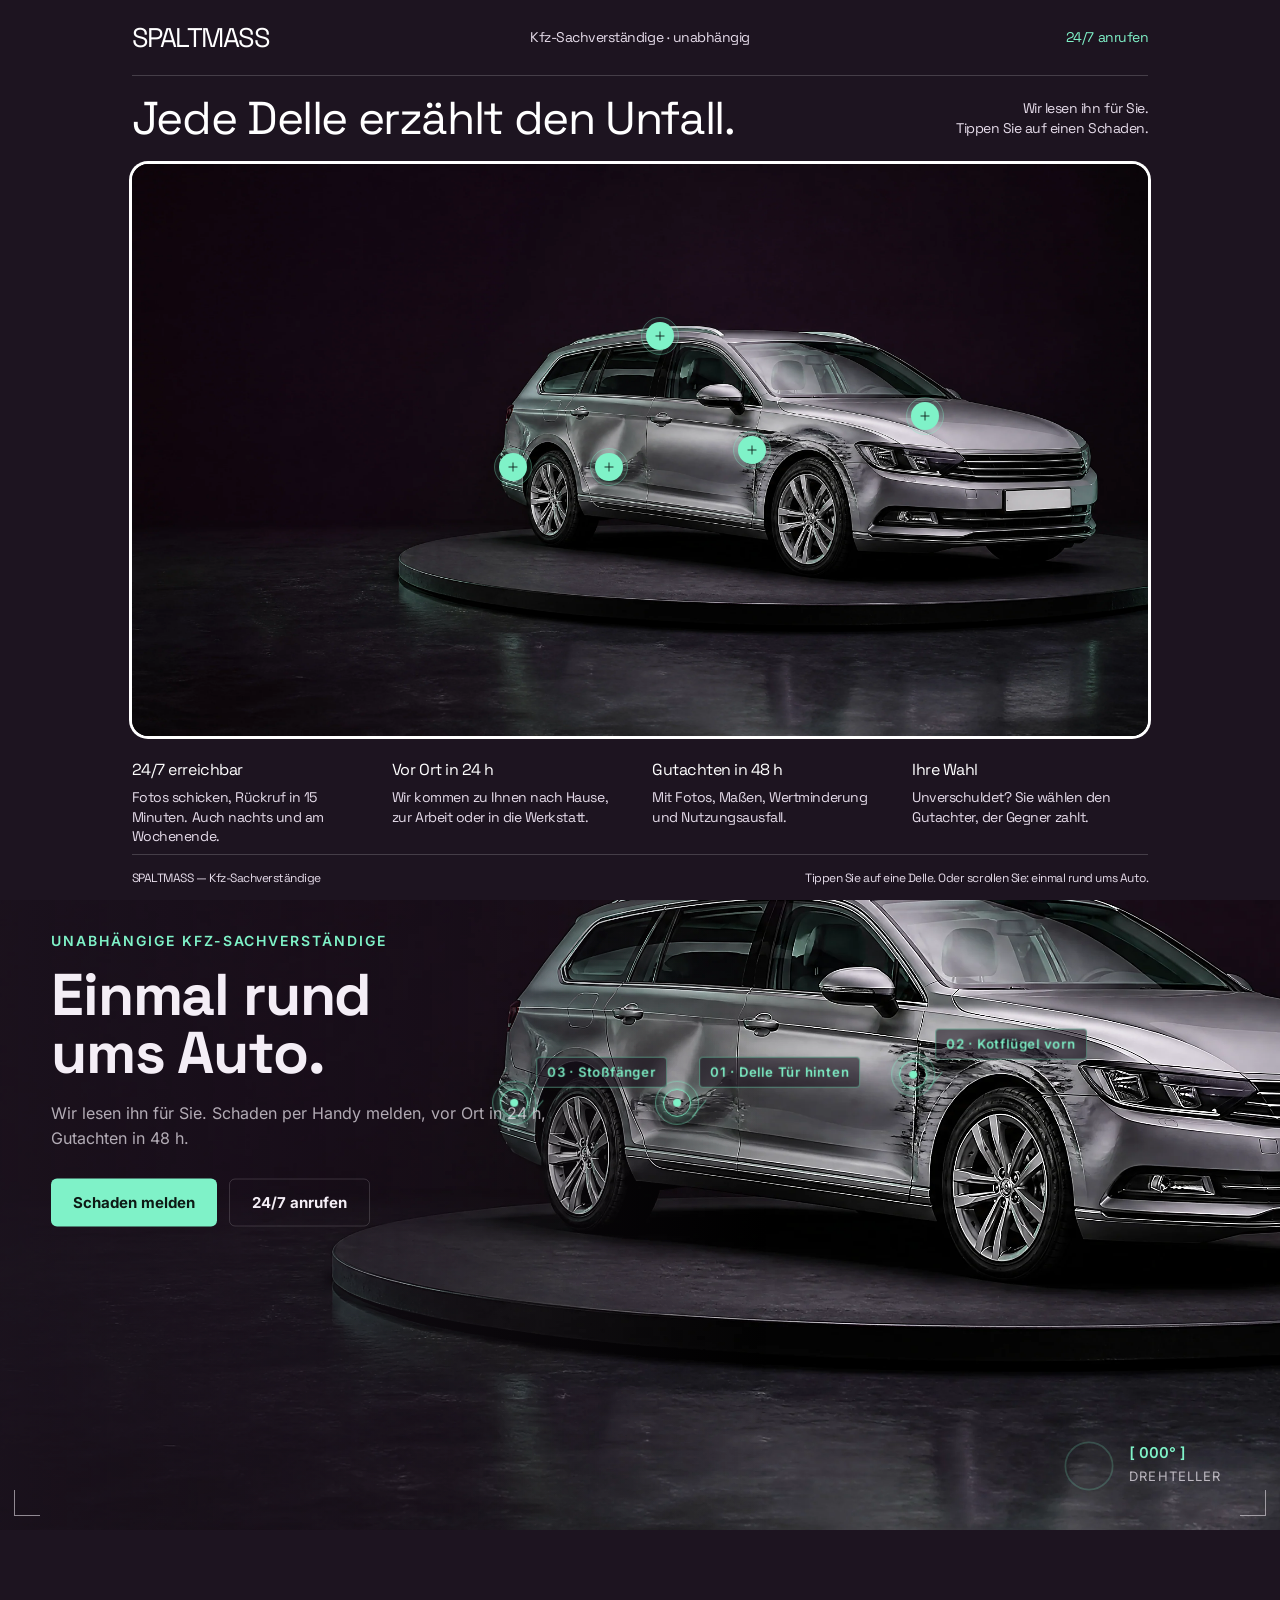
==== commit 6388bce5: "Lackfarben raus (Gutachter wählt keine Farben): Hotspot Fahrzeugwert mit WBW/Reparaturkosten/Restwer" ====
--- a/index.html
+++ b/index.html
@@ -93,7 +93,7 @@
     <div class="ly" data-ly="d03"><img alt="Nahaufnahme der Delle in der hinteren rechten Tür" data-src="d03-delle"></div>
     <div class="ly" data-ly="d04"><img alt="Hand fotografiert die Delle mit dem Smartphone" data-src="d04-handy"></div>
     <div class="ly" data-ly="d06"><img alt="Dieselbe Tür, perfekt repariert" data-src="d06-repariert-nah"></div>
-    <div class="ly" data-ly="d07"><img alt="Der reparierte Kombi auf dem Drehteller" data-src="d07-repariert"><img class="alt" alt="" data-src="d10-lack-rot"><img class="alt" alt="" data-src="d11-lack-schwarz"><img class="alt" alt="" data-src="d12-lack-weiss"></div>
+    <div class="ly" data-ly="d07"><img alt="Der reparierte Kombi auf dem Drehteller" data-src="d07-repariert"></div>
     <div class="ly" data-ly="vB" data-vid="b"></div>
     <div class="ly" data-ly="d08"><img alt="Junge Sachverständige mit Tablet neben dem reparierten Auto" data-src="d08-karriere"></div>
     <div class="ly" data-ly="d09"><img alt="Der reparierte Kombi von oben auf dem Drehteller" data-src="d09-oben"></div>
@@ -178,7 +178,7 @@
       <div class="btns"><a class="btn ghost more" href="gutachten.html">Rechner: Was steht mir zu?</a></div>
     </section>
 
-    <section class="tx tx-wie" data-tx="wie"><p class="kick">05 · Ergebnis</p><h2>Wie neu.<br>Und belegt.</h2><p class="lead">Repariert nach Gutachten, jeder Schritt dokumentiert. Auch die Wertminderung bekommen Sie bezahlt.</p><p class="lackq">Welche Farbe hat Ihr Auto?</p><div class="lack" role="group" aria-label="Lackfarbe wählen"><button class="on" data-lack="" style="--c:#b9bcc2" aria-label="Silber"></button><button data-lack="d10-lack-rot" style="--c:#7a1424" aria-label="Rot"></button><button data-lack="d11-lack-schwarz" style="--c:#121214" aria-label="Schwarz"></button><button data-lack="d12-lack-weiss" style="--c:#f2f0ec" aria-label="Weiß"></button></div></section>
+    <section class="tx tx-wie" data-tx="wie"><p class="kick">05 · Ergebnis</p><h2>Wie neu.<br>Und belegt.</h2><p class="lead">Repariert nach Gutachten, jeder Schritt dokumentiert. Auch die Wertminderung bekommen Sie bezahlt.</p><p class="lackq">Reparieren oder ersetzen? Reparaturkosten im Verhältnis zum Wiederbeschaffungswert:</p><div class="t130" role="group" aria-label="130-Prozent-Check"><button data-r="60" aria-pressed="false">60 %</button><button data-r="115" aria-pressed="false">115 %</button><button data-r="145" aria-pressed="false">145 %</button></div><p class="t130-out" aria-live="polite">Tippen Sie auf einen Wert.</p></section>
 
     <section class="tx tx-karriere" data-tx="karriere" id="karriere">
       <p class="kick">06 · Karriere</p>
--- a/assets/css/style.css
+++ b/assets/css/style.css
@@ -273,3 +273,10 @@
 [hidden]{display:none!important}
 @media (max-width:899px) and (orientation:landscape){.mk span{display:none}}
 @media (max-width:899px) and (orientation:portrait){.mk[data-mk="1"] em{display:none}}
+
+/* 130-%-Check (statt Lackfarben: ein Gutachter wählt keine Farben) */
+.t130{display:flex;gap:10px;margin-top:10px;flex-wrap:wrap}
+.t130 button{min-height:44px;min-width:72px;padding:0 14px;border:1px solid var(--line);border-radius:999px;font-weight:600;font-variant-numeric:tabular-nums}
+.t130 button.on,.t130 button:hover{border-color:var(--or);color:var(--or)}
+.t130-out{margin-top:12px;font-size:15px;color:var(--ink);max-width:34em;min-height:3em;border-left:2px solid var(--or);padding-left:12px}
+@media (max-width:899px){.t130-out{font-size:14px;min-height:0}}
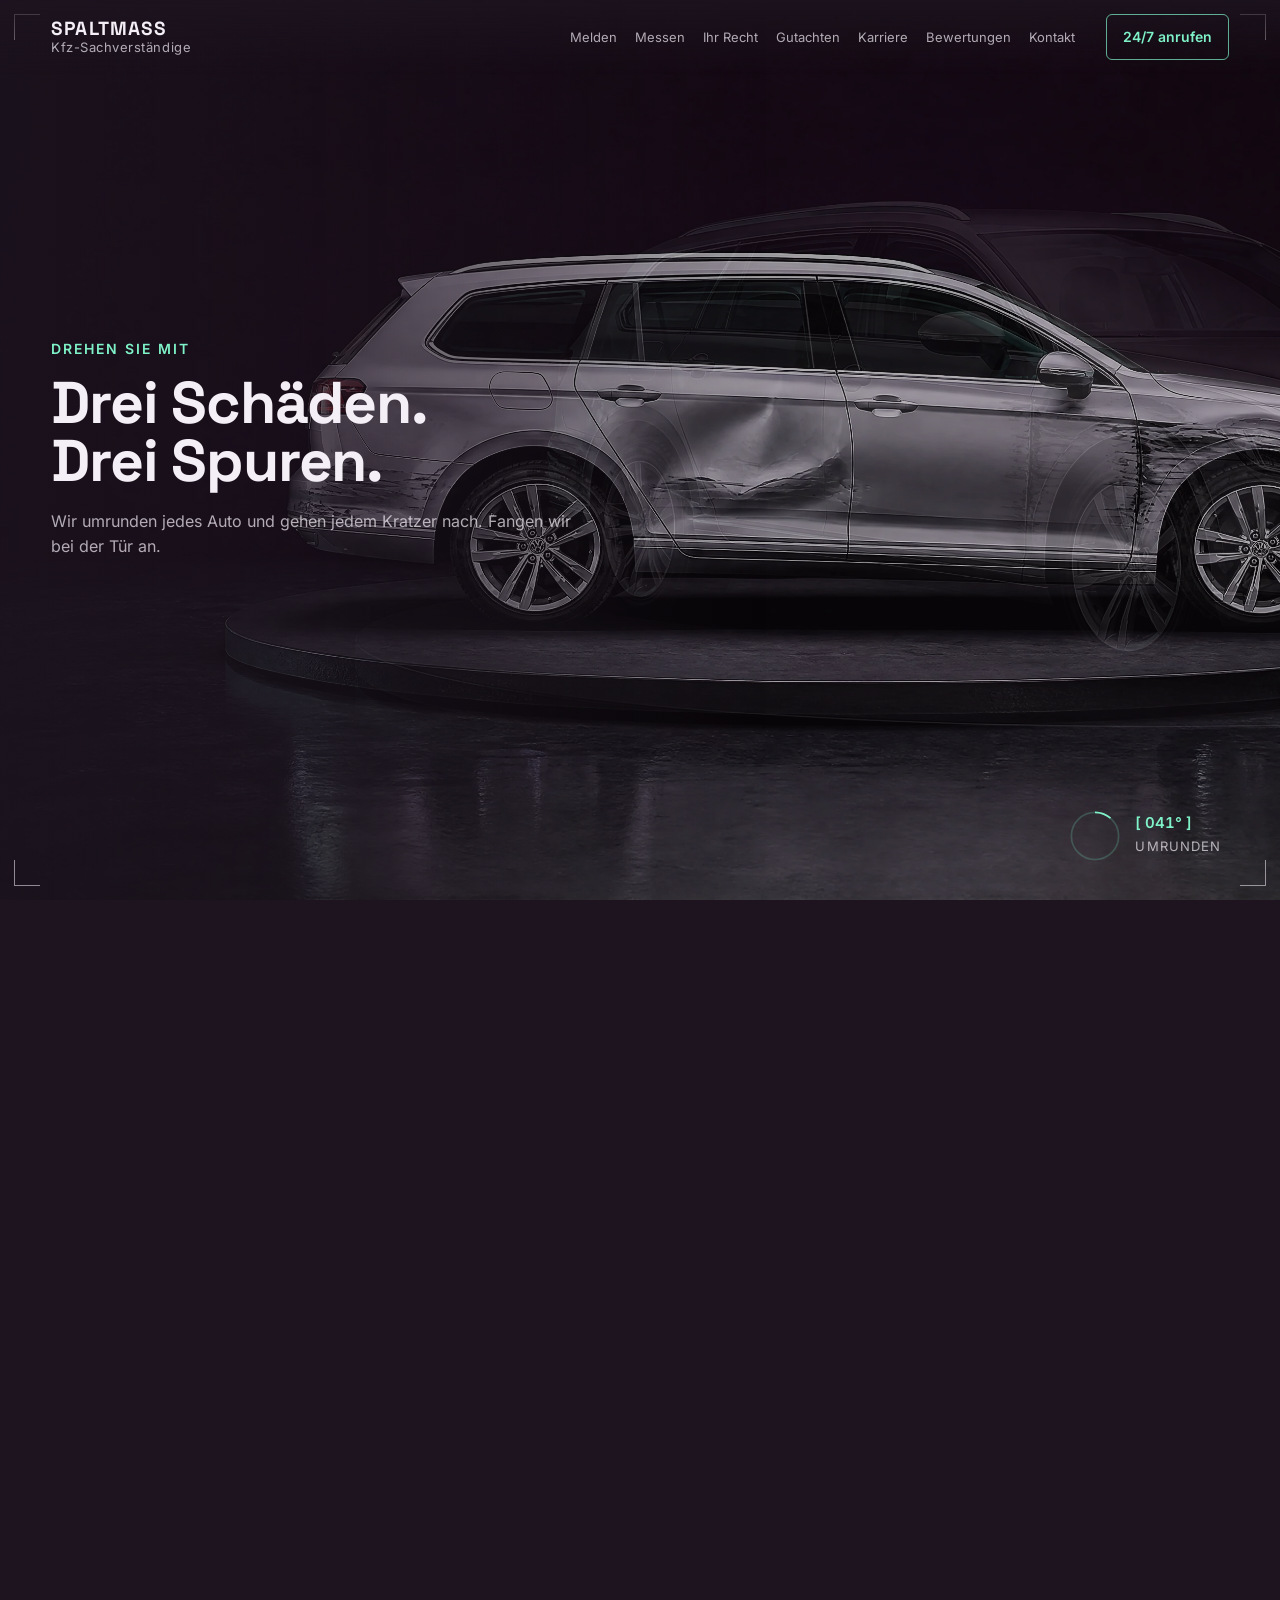
==== commit 7d0e5a1a: "Nach Storyboard statt Vorlage: Rahmen-Bühne raus, Hero vollflächig mit Auto mittig, Schäden antippen" ====
--- a/index.html
+++ b/index.html
@@ -7,8 +7,7 @@
 <meta name="description" content="Unabhängige Kfz-Sachverständige: Schaden per Handy melden, vor Ort in 24 h, Gutachten in 48 h. Bei unverschuldetem Unfall wählen Sie den Gutachter, die gegnerische Versicherung zahlt.">
 <meta name="theme-color" content="#1d1420">
 <link rel="preload" href="assets/fonts/grotesk.woff2" as="font" type="font/woff2" crossorigin>
-<link rel="stylesheet" href="assets/css/style.css?v=21">
-<link rel="stylesheet" href="assets/css/szene.css?v=21">
+<link rel="stylesheet" href="assets/css/style.css?v=22">
 </head>
 <body>
 <a class="skip" href="#kontakt-panel">Zum Kontakt</a>
@@ -28,62 +27,6 @@
   <button class="burger" aria-label="Menü" aria-expanded="false"><i></i><i></i></button>
 </header>
 
-<!-- Bühne nach Vorlage motionsites „Veyra Electric“: Rahmen, Hotspots an den Schäden, Detail-Zoom, Farb-/Vorher-Nachher-Menü -->
-<div id="szene-wrap">
-<section class="experience phase-overview" id="experience" aria-busy="false" aria-label="Unfallauto erkunden">
-  <header class="masthead">
-    <a class="wordmark" href="#" aria-label="SPALTMASS, Übersicht">SPALTMASS</a>
-    <span class="header-middle">Kfz-Sachverständige · unabhängig</span>
-    <a class="concept-label sz-call" href="tel:+4900000000" data-demo="Demo: Hier klingelt die 24/7-Hotline.">24/7 anrufen</a>
-  </header>
-  <section class="sz-stage" id="szStage" aria-label="Schäden am Unfallauto">
-    <div class="image-plane" id="plane">
-      <div class="media-envelope">
-        <div class="exterior-envelope">
-          <div class="car-visual">
-            <img class="car-image" id="carImage" alt="Silberner Kombi mit Unfallschaden auf einem Drehteller" draggable="false"/>
-            <canvas class="hover-video" id="hoverCanvas" aria-hidden="true"></canvas>
-            <div class="appearance-visual" id="appearanceVisual" aria-hidden="true"><img id="appearanceImage" alt="" draggable="false"/></div>
-          </div>
-        </div>
-        <div class="detail-visual" id="detailVisual"><img class="detail-image" id="detailImage" alt="" draggable="false"/></div>
-      </div>
-      <div id="hotspotLayer"></div>
-      <div id="annotationLayer"></div>
-    </div>
-    <div class="intro" id="intro">
-      <h1>Jede Delle erzählt den Unfall.</h1>
-      <p class="intro-description"><span>Wir lesen ihn für Sie.</span><span>Tippen Sie auf einen Schaden.</span></p>
-    </div>
-    <button class="sz-back" id="backButton" aria-label="Zurück zum Auto" hidden></button>
-    <aside class="detail-copy" id="detailCopy" aria-hidden="true">
-      <div class="detail-introduction">
-        <p class="eyebrow" id="detailCategory"></p>
-        <h2 id="detailTitle"></h2>
-        <p class="system-description" id="detailDescription"></p>
-      </div>
-      <div class="detail-components">
-        <div class="part-list" id="partList"></div>
-        <div class="benefit"><span>Für Sie</span><p id="detailBenefit"></p></div>
-        <a class="sz-more" id="detailMore" href="#">Alles dazu im Detail</a>
-      </div>
-    </aside>
-    <div class="transition-status" id="status" hidden><span class="small-dot"></span><span id="statusText"></span></div>
-  </section>
-  <footer class="scene-footer">
-    <div class="feature-notes" aria-label="Was wir für Sie tun">
-      <div class="feature-note"><h3>24/7 erreichbar</h3><p>Fotos schicken, Rückruf in 15 Minuten. Auch nachts und am Wochenende.</p></div>
-      <div class="feature-note"><h3>Vor Ort in 24 h</h3><p>Wir kommen zu Ihnen nach Hause, zur Arbeit oder in die Werkstatt.</p></div>
-      <div class="feature-note"><h3>Gutachten in 48 h</h3><p>Mit Fotos, Maßen, Wertminderung und Nutzungsausfall.</p></div>
-      <div class="feature-note"><h3>Ihre Wahl</h3><p>Unverschuldet? Sie wählen den Gutachter, der Gegner zahlt.</p></div>
-    </div>
-    <div class="footer-baseline"><span>SPALTMASS — Kfz-Sachverständige</span><span id="footerNote">Tippen Sie auf eine Delle. Oder scrollen Sie: einmal rund ums Auto.</span></div>
-  </footer>
-  <p class="sr-only" role="status" aria-live="polite" id="srStatus">Unfallauto. Wählen Sie einen Schaden.</p>
-  <div class="error-message" id="errorMessage" role="alert" hidden></div>
-</section>
-</div>
-
 <main id="fahrt">
   <div class="stage" id="stage">
     <!-- Bildebenen: eine Kamera, ein Auto -->
@@ -131,10 +74,24 @@
     <!-- Texte je Kapitel -->
     <section class="tx tx-hero" data-tx="hero" id="start">
       <p class="kick">Unabhängige Kfz-Sachverständige</p>
-      <h2>Einmal rund<br>ums Auto.</h2>
-      <p class="lead">Wir lesen ihn für Sie. Schaden per Handy melden, vor Ort in 24&nbsp;h, Gutachten in 48&nbsp;h.</p>
-      <div class="btns"><button class="btn" data-open="melden">Schaden melden</button><a class="btn ghost" href="tel:+4900000000" data-demo="Demo: Hier klingelt die 24/7-Hotline.">24/7 anrufen</a></div>
-    </section>
+      <h1>Jede Delle <br>erzählt den Unfall.</h1>
+      <p class="lead">Tippen Sie aufs Auto, wo es kaputt ist. Kurz beschreiben, abschicken, anrufen. Vor Ort in 24&nbsp;h, Gutachten in 48&nbsp;h.</p>
+    </section>
+
+    <!-- Schaden selbst markieren: Tippen aufs Auto setzt eine Markierung mit Kommentar -->
+    <div class="pins" aria-live="polite"></div>
+    <div class="pin-edit" role="dialog" aria-label="Schaden beschreiben" hidden>
+      <p class="pe-h">Was ist hier kaputt?</p>
+      <div class="pe-chips"><button type="button">Delle</button><button type="button">Kratzer</button><button type="button">Riss</button><button type="button">Scheibe</button><button type="button">Licht</button><button type="button">Stoßfänger</button></div>
+      <input type="text" class="pe-text" placeholder="Eigener Kommentar, z. B. Tür klemmt" aria-label="Kommentar zum Schaden">
+      <div class="pe-act"><button type="button" class="pe-del">Entfernen</button><button type="button" class="btn pe-ok">Fertig</button></div>
+    </div>
+    <aside class="report" aria-label="Ihre Schadensmeldung">
+      <p class="rp-h"><span>Ihre Schadensmeldung</span><b class="rp-n">0</b></p>
+      <ol class="rp-list"></ol>
+      <p class="rp-empty">Noch nichts markiert. Tippen Sie aufs Auto.</p>
+      <div class="rp-act"><button class="btn rp-send" data-open="melden">Schaden abschicken</button><a class="btn ghost rp-call" href="tel:+4900000000" data-demo="Demo: Hier klingelt die 24/7-Hotline.">24/7 anrufen</a></div>
+    </aside>
 
     <section class="tx tx-orbit" data-tx="orbit"><p class="kick">Drehen Sie mit</p><h2>Drei Schäden.<br>Drei Spuren.</h2><p class="lead">Wir umrunden jedes Auto und gehen jedem Kratzer nach. Fangen wir bei der Tür an.</p></section>
 
@@ -190,8 +147,10 @@
 
     <section class="tx tx-bew" data-tx="bewertungen" id="bewertungen">
       <p class="kick">07 · Bewertungen</p>
-      <div class="score"><b data-count="4.9" data-dec="1">0</b><span class="stars" style="--f:0"><i>★★★★★</i><i>★★★★★</i></span></div>
-      <p class="demo">Beispielwerte · Demo-Seite, noch keine echten Bewertungen</p>
+      <div class="gcard"><p class="g-brand" aria-label="Google"><span style="color:#4285f4">G</span><span style="color:#ea4335">o</span><span style="color:#fbbc05">o</span><span style="color:#4285f4">g</span><span style="color:#34a853">l</span><span style="color:#ea4335">e</span> <small>Bewertungen</small></p>
+        <div class="score"><b data-count="4.9" data-dec="1">0</b><span class="stars" style="--f:0"><i>★★★★★</i><i>★★★★★</i></span></div>
+        <p class="g-meta"><b data-count="214">0</b> Rezensionen · <a href="#" data-demo="Demo: Hier öffnet sich das echte Google-Profil der Firma.">Auf Google ansehen</a></p></div>
+      <p class="demo">Beispiel für Ihre echte Google-Note · Demo-Seite, die Firma ist erfunden</p>
       <div class="quotes" aria-live="polite">
         <blockquote>„Fotos geschickt, am nächsten Morgen stand der Gutachter vor der Tür.“<cite>Beispiel · noch keine echte Bewertung</cite></blockquote>
         <blockquote>„Ich wusste nicht, dass ich den Gutachter selbst wählen darf.“<cite>Beispiel · noch keine echte Bewertung</cite></blockquote>
@@ -231,13 +190,21 @@
       <label><input type="radio" name="s" value="ich"><span>Ich selbst</span></label>
     </fieldset>
     <p class="hinweis" data-hint></p>
+    <div class="mm-pins"></div>
     <label class="shot"><input type="file" accept="image/*" multiple><span>Fotos auswählen</span></label>
     <div class="thumbs" aria-live="polite"></div>
     <p class="small">Die Fotos bleiben in dieser Demo auf Ihrem Gerät.</p>
     <input type="text" placeholder="Name" aria-label="Name" autocomplete="name">
     <input type="tel" placeholder="Telefon" aria-label="Telefon" autocomplete="tel">
-    <button class="btn" value="ok">Absenden</button>
+    <button class="btn" value="ok" type="submit">Schaden abschicken</button>
   </form>
+  <div class="mm done" hidden>
+    <p class="kick">Gemeldet</p>
+    <h3>Ihre Meldung ist beim Gutachter.</h3>
+    <p class="small">Er sieht Ihre Markierungen, Kommentare und Fotos jetzt in seinem Postfach. Rufen Sie direkt an, dann geht er alles mit Ihnen durch.</p>
+    <a class="btn big" href="tel:+4900000000" data-demo="Demo: Hier klingelt der Gutachter, Ihre Meldung liegt ihm vor.">Jetzt Gutachter anrufen</a>
+    <button class="btn ghost mm-close" type="button">Später</button>
+  </div>
 </dialog>
 
 <!-- 60-Sekunden-Bewerbung -->
@@ -254,9 +221,8 @@
 </dialog>
 <div class="toast" role="status" hidden></div>
 
-<script src="assets/js/img.js?v=21"></script>
+<script src="assets/js/img.js?v=22"></script>
 <script src="assets/js/vid.js?v=20"></script>
-<script src="assets/js/app.js?v=21"></script>
-<script src="assets/js/szene.js?v=21"></script>
+<script src="assets/js/app.js?v=22"></script>
 </body>
 </html>
--- a/assets/css/style.css
+++ b/assets/css/style.css
@@ -280,3 +280,52 @@
 .t130 button.on,.t130 button:hover{border-color:var(--or);color:var(--or)}
 .t130-out{margin-top:12px;font-size:15px;color:var(--ink);max-width:34em;min-height:3em;border-left:2px solid var(--or);padding-left:12px}
 @media (max-width:899px){.t130-out{font-size:14px;min-height:0}}
+
+/* ---------- Schaden selbst markieren (Hero) ---------- */
+.pins{position:absolute;inset:0;z-index:6;pointer-events:none;transition:opacity .3s}
+.pin{position:absolute;width:34px;height:34px;margin:-17px 0 0 -17px;border-radius:50%;background:var(--or);color:var(--on-or);font:700 15px/34px var(--f-b);text-align:center;box-shadow:0 0 0 6px rgba(var(--or-rgb),.25),0 6px 18px rgba(0,0,0,.4);pointer-events:auto;animation:pinin .35s cubic-bezier(.2,1.4,.4,1)}
+.pin.on{box-shadow:0 0 0 8px rgba(var(--or-rgb),.45),0 6px 18px rgba(0,0,0,.4)}
+@keyframes pinin{from{transform:scale(0)}to{transform:scale(1)}}
+.pin-edit{position:absolute;z-index:8;background:var(--bg2);border:1px solid var(--line);border-radius:10px;padding:14px;box-shadow:0 18px 40px rgba(0,0,0,.45)}
+.pe-h{font-weight:600;font-size:15px;margin-bottom:10px}
+.pe-chips{display:flex;flex-wrap:wrap;gap:6px}
+.pe-chips button{min-height:44px;padding:0 12px;border:1px solid var(--line);border-radius:999px;font-size:14px}
+.pe-chips button.on,.pe-chips button:hover{border-color:var(--or);color:var(--or)}
+.pe-text{width:100%;min-height:44px;margin-top:10px;padding:0 12px;background:transparent;border:1px solid var(--line);border-radius:6px;color:var(--ink);font-size:16px}
+.pe-act{display:flex;justify-content:space-between;align-items:center;margin-top:10px}
+.pe-del{min-height:44px;font-size:14px;color:var(--mut)}
+.report{position:absolute;z-index:7;right:var(--gut);top:50%;transform:translateY(-50%);width:300px;background:rgba(var(--bg-rgb),.72);backdrop-filter:blur(10px);border:1px solid var(--line);border-radius:12px;padding:18px}
+.rp-h{display:flex;justify-content:space-between;align-items:center;font-weight:600;font-size:15px}
+.rp-n{min-width:30px;height:30px;border-radius:15px;background:rgba(var(--or-rgb),.15);color:var(--or);display:grid;place-items:center;font-size:14px}
+.report.has .rp-n{background:var(--or);color:var(--on-or)}
+.rp-list{list-style:none;margin:12px 0 0;display:grid;gap:8px;max-height:30vh;overflow:auto}
+.rp-list li{display:flex;gap:10px;font-size:14px;align-items:baseline}
+.rp-list b{color:var(--or);min-width:16px}
+.rp-empty{font-size:14px;color:var(--mut);margin-top:10px}
+.rp-act{display:grid;gap:8px;margin-top:14px}
+.rp-act .btn{width:100%}
+.mm-pins ol{margin:6px 0 0 20px;font-size:14px}
+.done{display:flex;flex-direction:column;gap:14px}
+.done .btn{width:100%}
+/* Google-Bewertungen */
+.gcard{display:inline-block;border:1px solid var(--line);border-radius:12px;padding:16px 20px;background:rgba(255,255,255,.03)}
+.g-brand{font:600 22px/1 Arial,Helvetica,sans-serif;letter-spacing:-.01em;margin-bottom:8px}
+.g-brand small{font:500 14px/1 var(--f-b);color:var(--mut);margin-left:6px}
+.g-meta{font-size:14px;color:var(--mut);margin-top:8px}
+.g-meta a{color:var(--or);padding:12px 0}
+@media (max-width:899px){
+  .report{top:auto;bottom:calc(12px + env(safe-area-inset-bottom));left:16px;right:16px;width:auto;transform:none;padding:12px 14px}
+  .rp-list,.rp-empty{display:none}
+  .rp-act{grid-template-columns:1fr 1fr;margin-top:10px}
+  .tx-hero{bottom:calc(150px + env(safe-area-inset-bottom))}
+  .pin-edit{padding:12px}
+}
+@media (max-width:899px) and (orientation:landscape){.report{left:auto;width:300px;bottom:10px}.tx-hero{bottom:auto}}
+/* Hero Desktop: Text oben, Auto mittig darunter, Meldeliste unten links (nichts verdeckt das Auto) */
+@media (min-width:900px){
+  .tx-hero{top:92px;transform:none;width:min(1200px,calc(100% - 2*var(--gut)))}
+  .tx-hero h1{font-size:clamp(40px,4.2vw,68px)}
+  .tx-hero h1 br{display:none}
+  .tx-hero .lead{max-width:46em}
+  .report{top:auto;bottom:28px;left:var(--gut);right:auto;transform:none;width:300px}
+}
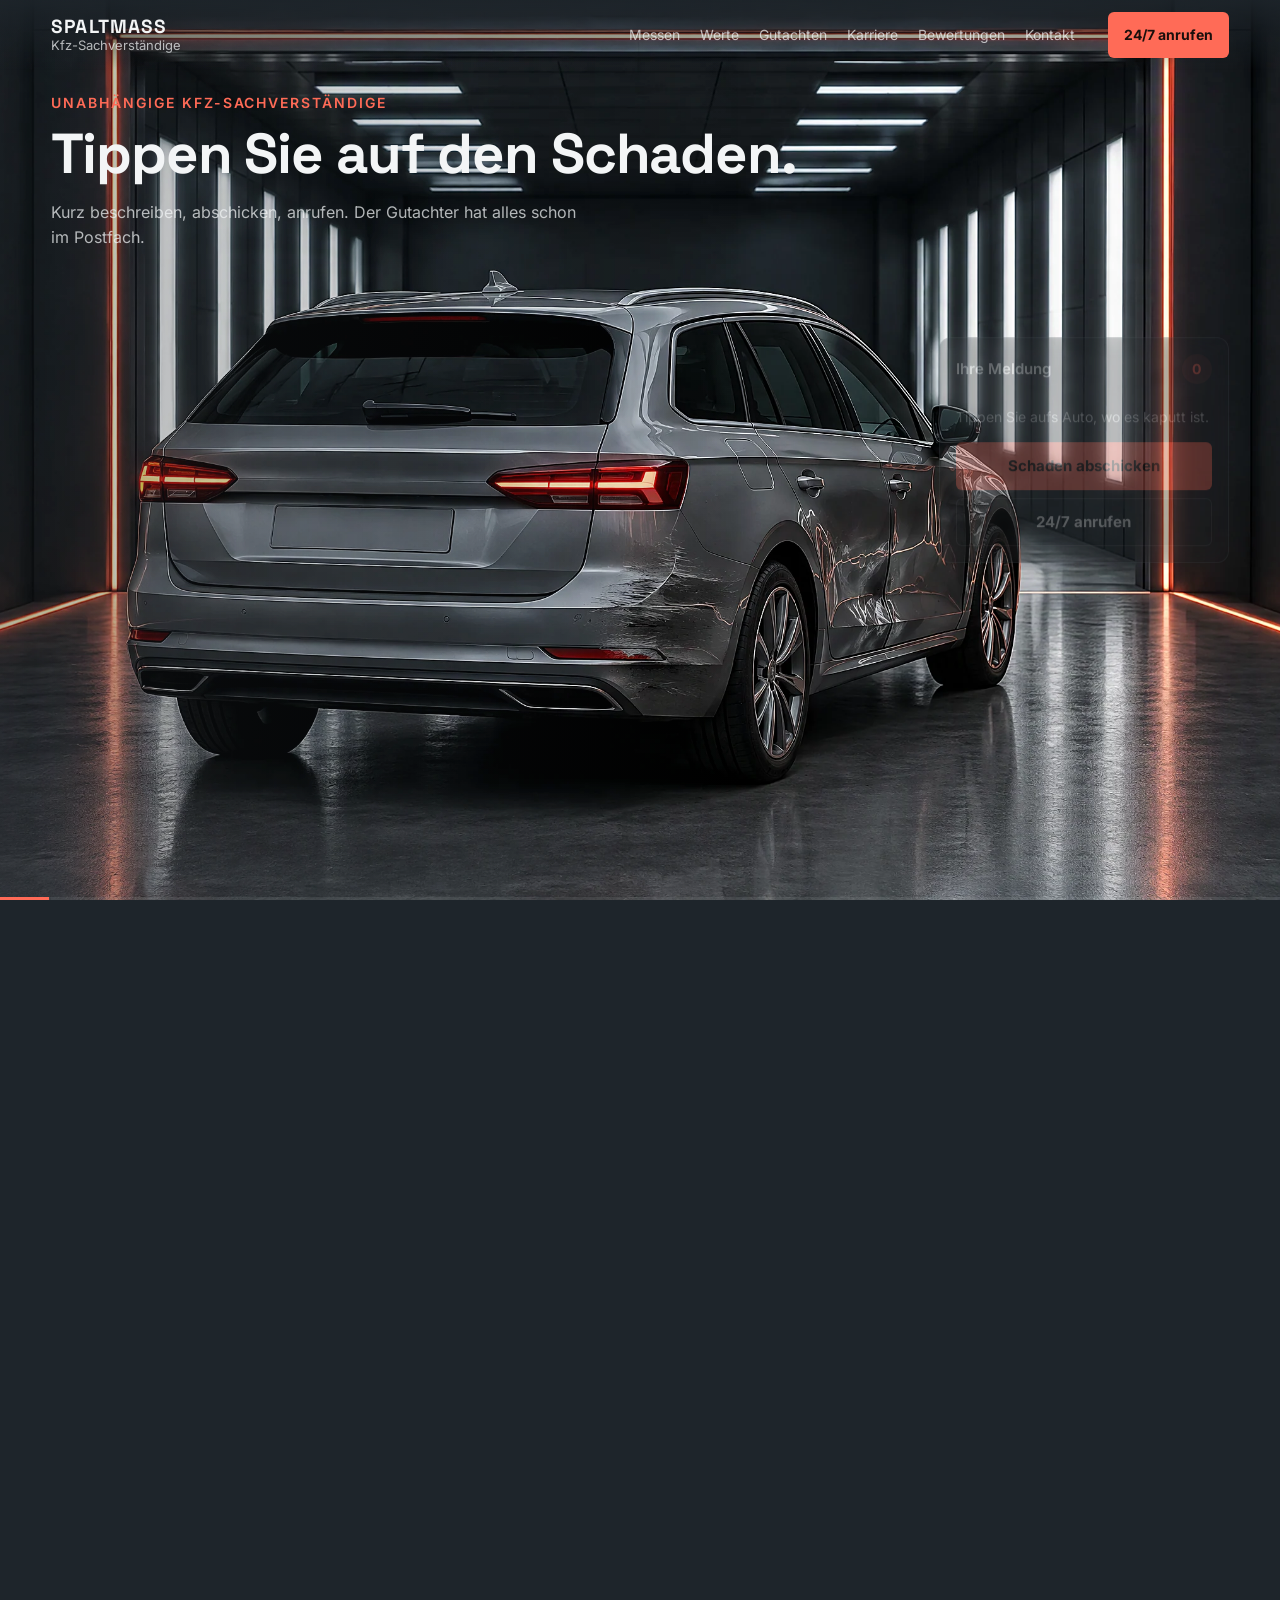
==== commit 3e914184: "Prüfstraße: Seite nach Storyboard SPSB-7B (Schaden-Pins, Tunnel, Tafeln, Drucker, Google), Startbild" ====
--- a/index.html
+++ b/index.html
@@ -4,20 +4,19 @@
 <meta charset="utf-8">
 <meta name="viewport" content="width=device-width,initial-scale=1,viewport-fit=cover">
 <title>SPALTMASS – Kfz-Sachverständige</title>
-<meta name="description" content="Unabhängige Kfz-Sachverständige: Schaden per Handy melden, vor Ort in 24 h, Gutachten in 48 h. Bei unverschuldetem Unfall wählen Sie den Gutachter, die gegnerische Versicherung zahlt.">
-<meta name="theme-color" content="#1d1420">
+<meta name="description" content="Unabhängige Kfz-Sachverständige: Schaden antippen und melden, Gutachter direkt anrufen. Vor Ort in 24 h, Gutachten in 48 h. Bei unverschuldetem Unfall zahlt die gegnerische Versicherung.">
+<meta name="theme-color" content="#1e252b">
 <link rel="preload" href="assets/fonts/grotesk.woff2" as="font" type="font/woff2" crossorigin>
-<link rel="stylesheet" href="assets/css/style.css?v=22">
+<link rel="stylesheet" href="assets/css/style.css?v=30">
 </head>
 <body>
-<a class="skip" href="#kontakt-panel">Zum Kontakt</a>
+<a class="skip" href="#kontakt">Zum Kontakt</a>
 
 <header class="nav">
   <a class="logo" href="#" data-go="0" aria-label="SPALTMASS, zum Anfang"><b>SPALTMASS</b><span>Kfz-Sachverständige</span></a>
-  <nav class="links" aria-label="Kapitel">
-    <a href="#" data-go="melden">Melden</a>
+  <nav class="links" aria-label="Stationen der Prüfstraße">
     <a href="#" data-go="messen">Messen</a>
-    <a href="#" data-go="recht">Ihr Recht</a>
+    <a href="#" data-go="werte">Werte</a>
     <a href="#" data-go="gutachten">Gutachten</a>
     <a href="#" data-go="karriere">Karriere</a>
     <a href="#" data-go="bewertungen">Bewertungen</a>
@@ -29,56 +28,23 @@
 
 <main id="fahrt">
   <div class="stage" id="stage">
-    <!-- Bildebenen: eine Kamera, ein Auto -->
-    <div class="ly" data-ly="d01"><img alt="Silberner Kombi mit Unfallschaden auf einem Drehteller im Studio" data-src="d01-hero"></div>
-    <div class="ly" data-ly="vA" data-vid="a"></div>
-    <div class="ly" data-ly="d02"><img alt="Der Kombi in Seitenansicht, Delle in der hinteren Tür" data-src="d02-profil"></div>
-    <div class="ly" data-ly="d03"><img alt="Nahaufnahme der Delle in der hinteren rechten Tür" data-src="d03-delle"></div>
-    <div class="ly" data-ly="d04"><img alt="Hand fotografiert die Delle mit dem Smartphone" data-src="d04-handy"></div>
-    <div class="ly" data-ly="d06"><img alt="Dieselbe Tür, perfekt repariert" data-src="d06-repariert-nah"></div>
-    <div class="ly" data-ly="d07"><img alt="Der reparierte Kombi auf dem Drehteller" data-src="d07-repariert"></div>
-    <div class="ly" data-ly="vB" data-vid="b"></div>
-    <div class="ly" data-ly="d08"><img alt="Junge Sachverständige mit Tablet neben dem reparierten Auto" data-src="d08-karriere"></div>
-    <div class="ly" data-ly="d09"><img alt="Der reparierte Kombi von oben auf dem Drehteller" data-src="d09-oben"></div>
+    <!-- Bilder und Film der Prüfstraße (Storyboard SPSB-7B) -->
+    <div class="ly" data-ly="p01"><img alt="Unfallauto am Eingang des Prüftunnels" data-src="p01-eingang"></div>
+    <div class="ly" data-ly="v1" data-vid="v1"></div>
+    <div class="ly" data-ly="p04"><img alt="Gutachter misst Spaltmaß und Lackschicht" data-src="p04-messen"></div>
+    <div class="ly" data-ly="p05"><img alt="Auto zwischen zwei Anzeigetafeln im Tunnel" data-src="p05-werte"></div>
+    <div class="ly" data-ly="p06"><img alt="Gutachten kommt aus dem Drucker in der Tunnelwand" data-src="p06-drucker"></div>
+    <div class="ly" data-ly="p07"><img alt="Repariertes Auto fährt aus dem Tunnel ins Tageslicht" data-src="p07-tageslicht"></div>
+    <div class="ly" data-ly="p08"><img alt="Junge Sachverständige am Leitstand mit Tablet" data-src="p08-karriere"></div>
     <div class="shade"></div>
+    <div class="flash" aria-hidden="true"></div>
 
-    <canvas class="grid" aria-hidden="true"></canvas>
-    <svg class="ring" aria-hidden="true"><ellipse class="ring-b" /><ellipse class="ring-f" /></svg>
-
-    <!-- Marker an den Schäden -->
-    <div class="mk" data-mk="1"><i></i><span>01<em> · Delle Tür hinten</em></span></div>
-    <div class="mk" data-mk="2"><i></i><span>02<em> · Kotflügel vorn</em></span></div>
-    <div class="mk" data-mk="3"><i></i><span>03<em> · Stoßfänger</em></span></div>
-
-    <!-- Handy-Sucher -->
-    <div class="finder" aria-hidden="true"><b></b><b></b><b></b><b></b><div class="up"><span>Foto <em data-up>0</em>/6 gesendet</span><i></i></div></div>
-
-    <!-- Doku-Bild, das aus dem Gutachten vollflächig wird -->
-    <div class="fly" aria-hidden="true"><img alt="" data-src="d03-delle"></div>
-    <div class="wipe" aria-hidden="true"><i></i></div>
-
-    <!-- Brief / Gutachten -->
-    <div class="doc" aria-hidden="true">
-      <div class="pg pg3"></div><div class="pg pg2"></div>
-      <div class="pg pg1">
-        <div class="dh"><b>SPALTMASS</b><span>Kfz-Sachverständige</span></div>
-        <dl class="dm"><dt>Gutachten</dt><dd>Nr. 2611-0417</dd><dt>Auftraggeber</dt><dd>Geschädigte Partei</dd><dt>Fahrzeug</dt><dd>Kombi, silber</dd></dl>
-        <div class="lines"><i></i><i></i><i></i><i></i><i></i><i></i><i></i></div>
-        <div class="rep">
-          <img alt="" data-src="d05-doku">
-          <ul class="chk"><li>Reparaturkosten</li><li>Wertminderung</li><li>Nutzungsausfall</li><li>Restwert</li></ul>
-        </div>
-      </div>
-    </div>
-
-    <!-- Texte je Kapitel -->
-    <section class="tx tx-hero" data-tx="hero" id="start">
+    <!-- Panel 1: Schaden antippen -->
+    <section class="tx tx-hero" data-tx="hero" id="melden">
       <p class="kick">Unabhängige Kfz-Sachverständige</p>
-      <h1>Jede Delle <br>erzählt den Unfall.</h1>
-      <p class="lead">Tippen Sie aufs Auto, wo es kaputt ist. Kurz beschreiben, abschicken, anrufen. Vor Ort in 24&nbsp;h, Gutachten in 48&nbsp;h.</p>
+      <h1>Tippen Sie auf den Schaden.</h1>
+      <p class="lead">Kurz beschreiben, abschicken, anrufen. Der Gutachter hat alles schon im Postfach.</p>
     </section>
-
-    <!-- Schaden selbst markieren: Tippen aufs Auto setzt eine Markierung mit Kommentar -->
     <div class="pins" aria-live="polite"></div>
     <div class="pin-edit" role="dialog" aria-label="Schaden beschreiben" hidden>
       <p class="pe-h">Was ist hier kaputt?</p>
@@ -86,65 +52,66 @@
       <input type="text" class="pe-text" placeholder="Eigener Kommentar, z. B. Tür klemmt" aria-label="Kommentar zum Schaden">
       <div class="pe-act"><button type="button" class="pe-del">Entfernen</button><button type="button" class="btn pe-ok">Fertig</button></div>
     </div>
-    <aside class="report" aria-label="Ihre Schadensmeldung">
-      <p class="rp-h"><span>Ihre Schadensmeldung</span><b class="rp-n">0</b></p>
+    <aside class="report" aria-label="Ihre Meldung">
+      <p class="rp-h"><span>Ihre Meldung</span><b class="rp-n">0</b></p>
       <ol class="rp-list"></ol>
-      <p class="rp-empty">Noch nichts markiert. Tippen Sie aufs Auto.</p>
-      <div class="rp-act"><button class="btn rp-send" data-open="melden">Schaden abschicken</button><a class="btn ghost rp-call" href="tel:+4900000000" data-demo="Demo: Hier klingelt die 24/7-Hotline.">24/7 anrufen</a></div>
+      <p class="rp-empty">Tippen Sie aufs Auto, wo es kaputt ist.</p>
+      <div class="rp-act"><button class="btn rp-send" data-open="melden">Schaden abschicken</button><a class="btn ghost" href="tel:+4900000000" data-demo="Demo: Hier klingelt die 24/7-Hotline.">24/7 anrufen</a></div>
     </aside>
 
-    <section class="tx tx-orbit" data-tx="orbit"><p class="kick">Drehen Sie mit</p><h2>Drei Schäden.<br>Drei Spuren.</h2><p class="lead">Wir umrunden jedes Auto und gehen jedem Kratzer nach. Fangen wir bei der Tür an.</p></section>
+    <!-- Panel 3: Streifenlicht -->
+    <section class="tx tx-licht" data-tx="licht" id="messen">
+      <p class="kick">01 · Sehen</p>
+      <h2>Jeder Millimeter.</h2>
+      <p class="lead">Im Streifenlicht knicken die Lichtlinien genau dort ab, wo das Blech verbeult ist. So sehen wir jede Delle, auch die kleinen.</p>
+    </section>
+    <ul class="wall" aria-hidden="true"><li>Sehen</li><li>Messen</li><li>Bewerten</li><li>Für Ihre Sicherheit</li></ul>
 
-    <section class="tx tx-melden" data-tx="melden" id="melden">
-      <p class="kick">01 · Schaden melden</p>
-      <h2>Sechs Fotos.<br>Zwei Minuten.</h2>
-      <p class="lead">Fotos direkt vom Unfallort schicken. Wir rufen in 15&nbsp;Minuten zurück und kommen innerhalb von 24&nbsp;h zu Ihnen. Kein Telefon-Pingpong.</p>
-      <div class="btns"><button class="btn" data-open="melden">Fotos senden</button><a class="btn ghost more" href="melden.html">Foto-Guide &amp; Bagatell-Check</a></div>
-    </section>
-
-    <section class="tx tx-messen" data-tx="messen" id="messen">
-      <p class="kick">02 · Vermessen</p>
-      <h2>Jeder Millimeter.</h2>
-      <p class="lead">Wir messen Verformung und Spaltmaße und prüfen die Lackschicht an den heilen Teilen. So finden wir auch Vorschäden und den Schaden hinter dem Schaden.</p>
-      <ul class="reads">
-        <li><b data-count="4.2" data-dec="1">0</b><span>mm Tiefe der Delle</span></li>
-        <li><b data-count="6.1" data-dec="1">0</b><span>mm Spaltmaß · Soll 3,8</span></li>
-        <li><b data-count="118">0</b><span>µm Lack an heilen Teilen</span></li>
-      </ul>
+    <!-- Panel 4: Messen -->
+    <section class="tx tx-messen" data-tx="messen">
+      <p class="kick">02 · Messen</p>
+      <h2>Spaltmaß und Lack.</h2>
+      <p class="lead">Spaltmaßlehre in die Fuge, Lackschicht-Messgerät auf die heilen Teile. Weicht eine Seite ab oder ist der Lack zu dick, finden wir Vorschäden.</p>
+      <ul class="reads"><li><b data-count="6.1" data-dec="1">0</b><span>mm Spaltmaß rechts · links 3,8</span></li><li><b data-count="118">0</b><span>µm Lack an heilen Teilen · Serie</span></li></ul>
       <div class="btns"><a class="btn ghost more" href="messen.html">So messen wir</a></div>
     </section>
 
-    <section class="tx tx-recht" data-tx="recht" id="recht">
-      <p class="kick">03 · Ihr Recht</p>
-      <h2 class="kin"><span>Ihr Gutachter.</span><span>Ihre Wahl.</span><span class="ac">Gegner zahlt.</span></h2>
-      <ul class="facts">
-        <li>Unverschuldeter Unfall: Sie wählen den Sachverständigen, nicht die Versicherung.</li>
-        <li>Die Kosten trägt die gegnerische Haftpflichtversicherung, bei Schäden über der Bagatellgrenze.</li>
-        <li>Unabhängig und nur Ihrem Schaden verpflichtet.</li>
-      </ul>
-      <div class="btns"><a class="btn ghost more" href="recht.html">Haftpflicht, Kasko, Leasing, Oldtimer</a></div>
+    <!-- Panel 5: Werte + 130 % -->
+    <div class="screens" aria-hidden="true">
+      <div class="scr scr-l"><p>Wiederbeschaffungswert</p><i style="--v:.86"></i><p>Reparaturkosten</p><i class="hl" style="--v:.62"></i><p>Restwert</p><i style="--v:.22"></i></div>
+      <div class="scr scr-r"><p>130-%-Regel</p><svg viewBox="0 0 120 70"><path class="g-b" d="M10 62 A50 50 0 0 1 110 62"/><path class="g-f" d="M10 62 A50 50 0 0 1 110 62" pathLength="100"/></svg><b class="g-v">0 %</b></div>
+    </div>
+    <section class="tx tx-werte" data-tx="werte" id="werte">
+      <p class="kick">03 · Bewerten</p>
+      <h2>Reparieren oder ersetzen?</h2>
+      <p class="lead">Reparaturkosten im Verhältnis zum Wiederbeschaffungswert. Tippen Sie einen Fall an:</p>
+      <div class="t130" role="group" aria-label="130-Prozent-Check"><button data-r="60">60 %</button><button data-r="115">115 %</button><button data-r="145">145 %</button></div>
+      <p class="t130-out" aria-live="polite">Unverschuldet? Sie wählen den Gutachter, die gegnerische Versicherung zahlt.</p>
+      <div class="btns"><a class="btn ghost more" href="recht.html">Ihr Recht: Haftpflicht, Kasko, Leasing</a></div>
     </section>
 
+    <!-- Panel 6: Gutachten aus dem Drucker -->
+    <div class="strip" aria-hidden="true"><div class="paper"><b>SPALTMASS · Gutachten Nr. 2611-0417</b><img alt="" data-src="d03-delle"><img alt="" data-src="d05-doku"><ul><li>Reparaturkosten</li><li>Wertminderung</li><li>Nutzungsausfall</li><li>Restwert</li></ul></div></div>
     <section class="tx tx-gutachten" data-tx="gutachten" id="gutachten">
       <p class="kick">04 · Gutachten</p>
-      <h2>Gutachten<br>in 48&nbsp;h.</h2>
-      <p class="lead">Mit Fotos, Maßen und Kalkulation. Digital an Sie, Ihre Werkstatt und Ihren Anwalt.</p>
-      <div class="mini" aria-label="Durchschnittlicher Sachschaden Kfz-Haftpflicht laut GDV"><p>Ø Sachschaden je Pkw, Kfz-Haftpflicht</p>
-        <div><span>2013</span><i style="--v:.59"></i><b>2.500 €</b></div><div><span>2017</span><i style="--v:.64"></i><b>2.700 €</b></div><div><span>2023</span><i style="--v:.94"></i><b>4.000 €</b></div><div><span>2024</span><i style="--v:1"></i><b>4.250 €</b></div>
-        <small>Quelle: GDV (gerundet)</small></div>
+      <h2>Gutachten in 48 h.</h2>
+      <p class="lead">Mit Fotos, Messwerten und Kalkulation. Digital an Sie, Ihre Werkstatt und Ihren Anwalt.</p>
       <div class="btns"><a class="btn ghost more" href="gutachten.html">Rechner: Was steht mir zu?</a></div>
     </section>
 
-    <section class="tx tx-wie" data-tx="wie"><p class="kick">05 · Ergebnis</p><h2>Wie neu.<br>Und belegt.</h2><p class="lead">Repariert nach Gutachten, jeder Schritt dokumentiert. Auch die Wertminderung bekommen Sie bezahlt.</p><p class="lackq">Reparieren oder ersetzen? Reparaturkosten im Verhältnis zum Wiederbeschaffungswert:</p><div class="t130" role="group" aria-label="130-Prozent-Check"><button data-r="60" aria-pressed="false">60 %</button><button data-r="115" aria-pressed="false">115 %</button><button data-r="145" aria-pressed="false">145 %</button></div><p class="t130-out" aria-live="polite">Tippen Sie auf einen Wert.</p></section>
+    <!-- Panel 7: Tageslicht -->
+    <section class="tx tx-wie" data-tx="wie"><p class="kick">05 · Ergebnis</p><h2>Wie neu. Und belegt.</h2><p class="lead">Repariert nach Gutachten. Der Streifenlicht-Test findet nichts mehr.</p></section>
 
+    <!-- Panel 8: Karriere -->
     <section class="tx tx-karriere" data-tx="karriere" id="karriere">
       <p class="kick">06 · Karriere</p>
       <h2 class="kin"><span>Kfz-Profi?</span><span class="ac">Werde Gutachter.</span></h2>
-      <ul class="perks"><li>Weiterbildung zum Sachverständigen, bezahlt</li><li>E-Firmenwagen ab Tag&nbsp;1</li><li>Planbare Termine statt Werkstattschicht</li></ul>
-      <p class="lead small">Für Kfz-Meister, Techniker und Ingenieure.</p>
+      <ul class="perks"><li>Weiterbildung zum Sachverständigen, bezahlt</li><li>E-Firmenwagen ab Tag 1</li><li>Planbare Termine statt Werkstattschicht</li></ul>
       <div class="btns"><button class="btn" data-open="bewerben">In 60 Sekunden bewerben</button><a class="btn ghost more" href="karriere.html">Dein Weg</a></div>
     </section>
 
+    <!-- Panel 9: Handy + Google + Kontakt -->
+    <div class="phone" aria-hidden="true"><div class="ph-scr"><p class="ph-logo">SPALTMASS</p><img alt="" data-src="p01-eingang"><div class="ph-g"><span>Google</span><i>★★★★★</i><small>Beispiel</small></div><b class="ph-btn">Schaden melden</b></div></div>
     <section class="tx tx-bew" data-tx="bewertungen" id="bewertungen">
       <p class="kick">07 · Bewertungen</p>
       <div class="gcard"><p class="g-brand" aria-label="Google"><span style="color:#4285f4">G</span><span style="color:#ea4335">o</span><span style="color:#fbbc05">o</span><span style="color:#4285f4">g</span><span style="color:#34a853">l</span><span style="color:#ea4335">e</span> <small>Bewertungen</small></p>
@@ -152,33 +119,24 @@
         <p class="g-meta"><b data-count="214">0</b> Rezensionen · <a href="#" data-demo="Demo: Hier öffnet sich das echte Google-Profil der Firma.">Auf Google ansehen</a></p></div>
       <p class="demo">Beispiel für Ihre echte Google-Note · Demo-Seite, die Firma ist erfunden</p>
       <div class="quotes" aria-live="polite">
-        <blockquote>„Fotos geschickt, am nächsten Morgen stand der Gutachter vor der Tür.“<cite>Beispiel · noch keine echte Bewertung</cite></blockquote>
+        <blockquote class="on">„Schnell, kompetent und fair. Genau so, wie es sein soll.“<cite>Beispiel · noch keine echte Bewertung</cite></blockquote>
         <blockquote>„Ich wusste nicht, dass ich den Gutachter selbst wählen darf.“<cite>Beispiel · noch keine echte Bewertung</cite></blockquote>
-        <blockquote>„Das Gutachten war nach zwei Tagen bei meiner Werkstatt.“<cite>Beispiel · noch keine echte Bewertung</cite></blockquote>
       </div>
     </section>
-
-    <section class="tx tx-kontakt" data-tx="kontakt" id="kontakt-panel">
+    <section class="tx tx-kontakt" data-tx="kontakt" id="kontakt">
       <p class="kick">08 · Kontakt</p>
-      <h2>Einmal rum.<br>Alles geregelt.</h2>
+      <h2>Vertrauen fährt weiter.</h2>
       <div class="btns"><button class="btn big" data-open="melden">Schaden melden</button><a class="btn ghost big" href="tel:+4900000000" data-demo="Demo: Hier klingelt die 24/7-Hotline.">24/7 anrufen</a></div>
       <ul class="kfacts"><li><b>24/7</b> erreichbar</li><li><b>24 h</b> vor Ort</li><li><b>48 h</b> Gutachten</li></ul>
       <p class="foot">© SPALTMASS Kfz-Sachverständige (Demo) · <a href="#" data-demo="Demo: Impressum folgt.">Impressum</a> · <a href="#" data-demo="Demo: Datenschutz folgt.">Datenschutz</a></p>
     </section>
 
-    <div class="ticker" aria-hidden="true"><div><span>Beispiel · Schnell vor Ort</span><span>Beispiel · Freundlich</span><span>Beispiel · Gutachten in 2 Tagen</span><span>Beispiel · Alles erklärt</span><span>Beispiel · Versicherung hat gezahlt</span><span>Beispiel · Schnell vor Ort</span><span>Beispiel · Freundlich</span><span>Beispiel · Gutachten in 2 Tagen</span><span>Beispiel · Alles erklärt</span><span>Beispiel · Versicherung hat gezahlt</span></div></div>
-
-    <!-- HUD -->
-    <div class="hud" aria-hidden="true"><b></b><b></b><b></b><b></b></div>
-    <div class="dial" aria-hidden="true">
-      <svg viewBox="0 0 64 64"><circle cx="32" cy="32" r="27" class="dt"/><circle cx="32" cy="32" r="27" class="dp" pathLength="100"/></svg>
-      <div><b data-deg>[ 000° ]</b><span data-ch>Drehteller</span></div>
-    </div>
-    <div class="hint" aria-hidden="true">Scrollen · das Auto dreht sich</div>
+    <div class="prog" aria-hidden="true"><i></i></div>
+    <div class="hint" aria-hidden="true">Scrollen · durch die Prüfstraße</div>
   </div>
 </main>
 
-<!-- Schaden melden -->
+<!-- Schaden melden: abschicken, danach anrufen -->
 <dialog id="m-melden" aria-labelledby="mm-h">
   <form method="dialog" class="mm">
     <button class="x" value="x" aria-label="Schließen">×</button>
@@ -191,7 +149,7 @@
     </fieldset>
     <p class="hinweis" data-hint></p>
     <div class="mm-pins"></div>
-    <label class="shot"><input type="file" accept="image/*" multiple><span>Fotos auswählen</span></label>
+    <label class="shot"><input type="file" accept="image/*" multiple></label>
     <div class="thumbs" aria-live="polite"></div>
     <p class="small">Die Fotos bleiben in dieser Demo auf Ihrem Gerät.</p>
     <input type="text" placeholder="Name" aria-label="Name" autocomplete="name">
@@ -200,14 +158,13 @@
   </form>
   <div class="mm done" hidden>
     <p class="kick">Gemeldet</p>
-    <h3>Ihre Meldung ist beim Gutachter.</h3>
-    <p class="small">Er sieht Ihre Markierungen, Kommentare und Fotos jetzt in seinem Postfach. Rufen Sie direkt an, dann geht er alles mit Ihnen durch.</p>
+    <h3>Der Gutachter hat alles im Postfach.</h3>
+    <p class="small">Ihre Markierungen, Kommentare und Fotos liegen ihm vor. Rufen Sie jetzt an, dann geht er alles mit Ihnen durch.</p>
     <a class="btn big" href="tel:+4900000000" data-demo="Demo: Hier klingelt der Gutachter, Ihre Meldung liegt ihm vor.">Jetzt Gutachter anrufen</a>
     <button class="btn ghost mm-close" type="button">Später</button>
   </div>
 </dialog>
 
-<!-- 60-Sekunden-Bewerbung -->
 <dialog id="m-bewerben" aria-labelledby="mb-h">
   <form method="dialog" class="mm" novalidate>
     <button class="x" value="x" aria-label="Schließen">×</button>
@@ -221,8 +178,8 @@
 </dialog>
 <div class="toast" role="status" hidden></div>
 
-<script src="assets/js/img.js?v=22"></script>
-<script src="assets/js/vid.js?v=20"></script>
-<script src="assets/js/app.js?v=22"></script>
+<script src="assets/js/img.js?v=30"></script>
+<script src="assets/js/vid.js?v=30"></script>
+<script src="assets/js/app.js?v=30"></script>
 </body>
 </html>
--- a/assets/css/style.css
+++ b/assets/css/style.css
@@ -1,16 +1,18 @@
 @font-face{font-family:"Inter";src:url("../fonts/inter.woff2") format("woff2");font-weight:100 900;font-display:swap}
 @font-face{font-family:"Grotesk";src:url("../fonts/grotesk.woff2") format("woff2");font-weight:300 700;font-display:swap}
-
-/* Farbwelt Drehteller: Aubergine + Mint. Testbar per ?farbe=bg,akzent (Hex ohne #) */
+@view-transition{navigation:auto}
+
+/* Farbwelt Prüfstraße: Schiefer + Koralle. Testbar per ?farbe=bg,akzent (Hex ohne #) */
 :root{
-  --bg:#1d1420;--bg2:#140d17;--bg-rgb:29,20,32;
-  --ink:#f4eef6;--mut:rgba(244,238,246,.7);--line:rgba(244,238,246,.16);
-  --or:#7ff2c8;--or-rgb:127,242,200;--on-or:#0d1a15;
-  --paper:#f3eef1;--paper-ink:#211826;
+  --bg:#1e252b;--bg2:#161b20;--bg-rgb:30,37,43;
+  --ink:#f3f5f6;--mut:rgba(243,245,246,.72);--line:rgba(243,245,246,.16);
+  --or:#ff6b57;--or-rgb:255,107,87;--on-or:#1a0f0c;
+  --paper:#f4f2ef;--paper-ink:#1c2227;
   --f-d:"Grotesk","Inter",system-ui,sans-serif;--f-b:"Inter",system-ui,sans-serif;
   --gut:clamp(16px,4vw,56px);
 }
 *{box-sizing:border-box;margin:0;padding:0}
+[hidden]{display:none!important}
 html{background:var(--bg);color-scheme:dark}
 body{background:var(--bg);color:var(--ink);font:400 16px/1.55 var(--f-b);-webkit-font-smoothing:antialiased;overflow-x:hidden}
 a{color:inherit}
@@ -19,151 +21,148 @@
 .skip{position:absolute;left:-999px;top:8px;z-index:99;background:var(--or);color:var(--on-or);padding:10px 14px}
 .skip:focus{left:8px}
 
-/* ---------- Kopfzeile ---------- */
-.nav{position:fixed;inset:0 0 auto;z-index:40;display:flex;align-items:center;gap:24px;padding:14px var(--gut);background:linear-gradient(rgba(var(--bg-rgb),.85),rgba(var(--bg-rgb),0))}
-.logo{display:flex;flex-direction:column;text-decoration:none;line-height:1.05;margin-right:auto}
+/* Kopfzeile */
+.nav{position:fixed;inset:0 0 auto;z-index:40;display:flex;align-items:center;gap:24px;padding:12px var(--gut);background:linear-gradient(rgba(var(--bg-rgb),.9),rgba(var(--bg-rgb),0))}
+.logo{display:flex;flex-direction:column;justify-content:center;min-height:44px;text-decoration:none;line-height:1.05;margin-right:auto}
 .logo b{font:700 19px/1 var(--f-d);letter-spacing:.06em}
-.logo span{font-size:11px;color:var(--mut);letter-spacing:.04em;margin-top:3px}
-.links{display:flex;gap:4px}
-.links a{text-decoration:none;font-size:14px;color:var(--mut);padding:12px 10px;transition:color .15s}
+.logo span{font-size:13px;color:var(--mut);margin-top:3px}
+.links{display:flex;gap:2px}
+.links a{text-decoration:none;font-size:14px;color:var(--mut);padding:12px 9px;transition:color .15s}
 .links a:hover,.links a.on{color:var(--ink)}
 .links a.on{box-shadow:inset 0 -2px 0 var(--or)}
-.nav-cta{text-decoration:none;font-weight:600;font-size:14px;border:1px solid rgba(var(--or-rgb),.7);color:var(--or);padding:11px 16px;border-radius:6px;white-space:nowrap;transition:background .15s,color .15s}
-.nav-cta:hover{background:var(--or);color:var(--on-or)}
+.nav-cta{text-decoration:none;font-weight:700;font-size:14px;background:var(--or);color:var(--on-or);padding:12px 16px;border-radius:6px;white-space:nowrap}
 .burger{display:none;width:44px;height:44px;position:relative}
 .burger i{position:absolute;left:11px;right:11px;height:2px;background:var(--ink);transition:transform .25s}
 .burger i:first-child{top:17px}.burger i:last-child{top:25px}
 .menu-open .burger i:first-child{transform:translateY(4px) rotate(45deg)}
 .menu-open .burger i:last-child{transform:translateY(-4px) rotate(-45deg)}
 
-/* ---------- Bühne ---------- */
+/* Bühne: eine Fahrt durch die Prüfstraße */
 #fahrt{position:relative;height:1500vh}
 .stage{position:sticky;top:0;height:100vh;height:100svh;overflow:hidden;background:var(--bg)}
 .ly{position:absolute;inset:0;opacity:0;overflow:hidden;will-change:opacity}
 .ly img,.ly video{position:absolute;left:0;top:0;transform-origin:0 0;will-change:transform;max-width:none}
-.shade{position:absolute;inset:0;pointer-events:none;background:linear-gradient(90deg,rgba(var(--bg-rgb),.82) 0%,rgba(var(--bg-rgb),.35) 38%,rgba(var(--bg-rgb),0) 60%);opacity:var(--sh,1)}
-.grid{position:absolute;inset:0;width:100%;height:100%;pointer-events:none}
-.ring{position:absolute;inset:0;width:100%;height:100%;pointer-events:none;overflow:visible}
-.ring ellipse{fill:none;stroke-width:1.5}
-.ring-b{stroke:rgba(var(--or-rgb),.18)}
-.ring-f{stroke:var(--or);filter:drop-shadow(0 0 6px rgba(var(--or-rgb),.7))}
-
-/* Marker */
-.mk{position:absolute;left:0;top:0;opacity:0;pointer-events:none;will-change:transform,opacity}
-.mk i{position:absolute;left:-14px;top:-14px;width:28px;height:28px;border-radius:50%;border:1.5px solid var(--or);box-shadow:0 0 12px rgba(var(--or-rgb),.6)}
-.mk i::after{content:"";position:absolute;inset:9px;border-radius:50%;background:var(--or)}
-.mk i::before{content:"";position:absolute;inset:-9px;border-radius:50%;border:1px solid rgba(var(--or-rgb),.5);animation:ping 2s infinite}
-@keyframes ping{0%{transform:scale(.6);opacity:1}100%{transform:scale(1.6);opacity:0}}
-.mk em{font-style:normal}
-.mk span{position:absolute;left:22px;top:-46px;white-space:nowrap;font:600 12px/1 var(--f-b);letter-spacing:.06em;color:var(--or);padding:8px 10px;border:1px solid rgba(var(--or-rgb),.45);background:rgba(var(--bg-rgb),.6);backdrop-filter:blur(4px);border-radius:4px}
-.mk span::before{content:"";position:absolute;left:-16px;bottom:-14px;width:22px;height:1px;background:rgba(var(--or-rgb),.6);transform:rotate(-50deg);transform-origin:right}
-
-/* Handy-Sucher */
-.finder{position:absolute;left:0;top:0;opacity:0;pointer-events:none}
-.finder b{position:absolute;width:22px;height:22px;border:2px solid var(--or)}
-.finder b:nth-child(1){left:0;top:0;border-right:0;border-bottom:0}
-.finder b:nth-child(2){right:0;top:0;border-left:0;border-bottom:0}
-.finder b:nth-child(3){left:0;bottom:0;border-right:0;border-top:0}
-.finder b:nth-child(4){right:0;bottom:0;border-left:0;border-top:0}
-.finder .up{position:absolute;left:12%;right:12%;bottom:12%;background:rgba(10,8,12,.72);border:1px solid rgba(var(--or-rgb),.4);border-radius:6px;padding:8px 10px;font:600 12px/1.2 var(--f-b);color:var(--ink)}
-.finder .up em{font-style:normal;color:var(--or)}
-.finder .up i{display:block;height:3px;margin-top:6px;background:rgba(var(--or-rgb),.2);position:relative;overflow:hidden;border-radius:2px}
-.finder .up i::after{content:"";position:absolute;inset:0;background:var(--or);transform-origin:left;transform:scaleX(var(--u,0))}
-
-.fly,.wipe{position:absolute;opacity:0;overflow:hidden;pointer-events:none}
-.fly img,.wipe img{width:100%;height:100%;object-fit:cover}
-.wipe{inset:0;z-index:3}
-.fly{z-index:1}
-.wipe i{position:absolute;top:0;bottom:0;left:0;width:2px;background:var(--or);box-shadow:0 0 18px var(--or)}
-
-/* Brief → Gutachten */
-.doc{position:absolute;left:50%;top:50%;width:min(36vw,440px);aspect-ratio:1/1.414;opacity:0;pointer-events:none;perspective:1400px}
-.pg{position:absolute;inset:0;background:var(--paper);color:var(--paper-ink);border-radius:3px;box-shadow:0 30px 80px rgba(0,0,0,.55);transform-origin:50% 50%}
-.pg2{background:#e9e3e8}.pg3{background:#ded7dd}
-.pg1{padding:8% 8%;display:flex;flex-direction:column;gap:5%}
-.dh b{display:block;font:700 15px/1 var(--f-d);letter-spacing:.06em}
-.dh span{font-size:10px;opacity:.65}
-.dm{display:grid;grid-template-columns:auto 1fr;gap:3px 12px;font-size:10.5px}
-.dm dt{opacity:.55}
-.lines{display:flex;flex-direction:column;gap:11%;flex:1;padding-top:4%}
-.lines i{display:block;height:1.5px;background:rgba(33,24,38,.28);transform-origin:left;transform:scaleX(var(--l,0))}
-.lines i:nth-child(3n){margin-right:28%}
-.rep{position:absolute;left:8%;right:8%;top:36%;bottom:7%;opacity:0;display:flex;flex-direction:column;gap:6%}
-.rep img{width:100%;aspect-ratio:4/3;object-fit:cover;border-radius:2px}
-.chk{list-style:none;font-size:11.5px;display:grid;grid-template-columns:1fr 1fr;gap:6px 10px}
-.chk li{display:flex;gap:6px;align-items:center;opacity:.35;transition:opacity .25s}
-.chk li::before{content:"";width:12px;height:12px;border-radius:50%;border:1.5px solid #2a8a6a;flex:none}
-.chk li.on{opacity:1}
-.chk li.on::before{background:#2a8a6a;box-shadow:inset 0 0 0 2px var(--paper)}
-
-/* ---------- Texte ---------- */
-.tx{position:absolute;left:var(--gut);top:50%;transform:translateY(-50%);width:min(560px,44vw);opacity:0;visibility:hidden;z-index:5}
+.shade{position:absolute;inset:0;z-index:2;pointer-events:none;background:linear-gradient(90deg,rgba(var(--bg-rgb),.85) 0%,rgba(var(--bg-rgb),.35) 36%,rgba(var(--bg-rgb),0) 58%);opacity:var(--sh,1)}
+.flash{position:absolute;inset:0;z-index:3;background:#fff;opacity:0;pointer-events:none}
+
+/* Texte */
+.tx{position:absolute;left:var(--gut);top:50%;transform:translateY(-50%);width:min(540px,42vw);opacity:0;visibility:hidden;z-index:6}
 .tx.vis{visibility:visible}
-.kick{font:600 12px/1 var(--f-b);letter-spacing:.2em;text-transform:uppercase;color:var(--or);margin-bottom:18px}
-h1,h2{font:700 clamp(40px,5.4vw,88px)/.98 var(--f-d);letter-spacing:-.02em}
-h2{font-size:clamp(36px,4.6vw,76px)}
-.lead{margin-top:20px;font-size:clamp(16px,1.25vw,19px);color:var(--mut);max-width:34em}
-.lead.small{font-size:15px}
-.btns{display:flex;flex-wrap:wrap;gap:12px;margin-top:28px}
+.kick{font:600 14px/1 var(--f-b);letter-spacing:.14em;text-transform:uppercase;color:var(--or);margin-bottom:16px}
+h1,h2{font:700 clamp(38px,5vw,80px)/1 var(--f-d);letter-spacing:-.02em}
+h2{font-size:clamp(34px,4.4vw,70px)}
+.lead{margin-top:18px;font-size:clamp(16px,1.25vw,19px);color:var(--mut);max-width:34em}
+.btns{display:flex;flex-wrap:wrap;gap:12px;margin-top:26px}
 .btn{display:inline-flex;align-items:center;justify-content:center;min-height:48px;padding:0 22px;border-radius:6px;background:var(--or);color:var(--on-or);font-weight:700;font-size:15px;text-decoration:none;transition:transform .15s,box-shadow .15s}
 .btn:hover{transform:translateY(-2px);box-shadow:0 10px 30px rgba(var(--or-rgb),.3)}
-.btn.ghost{background:transparent;color:var(--ink);border:1px solid var(--line)}
+.btn.ghost{background:rgba(var(--bg-rgb),.4);color:var(--ink);border:1px solid var(--line)}
 .btn.big{min-height:56px;padding:0 28px;font-size:16px}
-.kin span{display:block}
-.kin .ac,.ac{color:var(--or)}
-.reads{list-style:none;display:grid;gap:14px;margin-top:28px}
-.reads li{display:flex;align-items:baseline;gap:14px;border-top:1px solid var(--line);padding-top:12px}
-.reads b{font:700 clamp(30px,3vw,46px)/1 var(--f-d);font-variant-numeric:tabular-nums;color:var(--or);min-width:3.2ch}
+.btn.more{font-weight:600}
+.kin span{display:block}.ac{color:var(--or)}
+.reads{list-style:none;display:grid;gap:12px;margin-top:24px}
+.reads li{display:flex;align-items:baseline;gap:14px;border-top:1px solid var(--line);padding-top:10px}
+.reads b{font:700 clamp(30px,3vw,46px)/1 var(--f-d);font-variant-numeric:tabular-nums;color:var(--or);min-width:3ch}
 .reads span{font-size:14px;color:var(--mut)}
-.facts{list-style:none;margin-top:26px;display:grid;gap:12px}
-.facts li{padding-left:22px;position:relative;color:var(--mut);font-size:16px}
-.facts li::before{content:"";position:absolute;left:0;top:.5em;width:10px;height:10px;border:1.5px solid var(--or);border-radius:2px}
-.perks{list-style:none;margin-top:22px;display:grid;gap:6px}
-.perks li{font:700 clamp(20px,2vw,30px)/1.15 var(--f-d);letter-spacing:-.01em}
+.perks{list-style:none;margin-top:20px;display:grid;gap:6px}
+.perks li{font:700 clamp(19px,1.9vw,28px)/1.2 var(--f-d)}
 .perks li::before{content:"+ ";color:var(--or)}
-.score{display:flex;align-items:center;gap:20px}
-.score b{font:700 clamp(64px,8vw,120px)/1 var(--f-d);font-variant-numeric:tabular-nums}
-.stars{position:relative;font-size:clamp(26px,2.6vw,40px);letter-spacing:.08em;line-height:1}
+
+/* Panel 1: Hero mittig, Text oben */
+.tx-hero{top:96px;transform:none;width:min(1100px,calc(100% - 2*var(--gut)))}
+.tx-hero h1{font-size:clamp(38px,4.4vw,70px)}
+
+/* Schaden antippen */
+.pins{position:absolute;inset:0;z-index:7;pointer-events:none;transition:opacity .3s}
+.pin{position:absolute;width:36px;height:36px;margin:-18px 0 0 -18px;border-radius:50%;background:var(--or);color:var(--on-or);font:700 15px/36px var(--f-b);text-align:center;box-shadow:0 0 0 6px rgba(var(--or-rgb),.25),0 6px 18px rgba(0,0,0,.45);pointer-events:auto;animation:pinin .35s cubic-bezier(.2,1.4,.4,1)}
+.pin.on{box-shadow:0 0 0 9px rgba(var(--or-rgb),.45),0 6px 18px rgba(0,0,0,.45)}
+@keyframes pinin{from{transform:scale(0)}to{transform:scale(1)}}
+.pin-edit{position:absolute;z-index:9;background:var(--bg2);border:1px solid var(--line);border-radius:10px;padding:14px;box-shadow:0 18px 40px rgba(0,0,0,.5)}
+.pe-h{font-weight:600;font-size:15px;margin-bottom:10px}
+.pe-chips{display:flex;flex-wrap:wrap;gap:6px}
+.pe-chips button{min-height:44px;padding:0 12px;border:1px solid var(--line);border-radius:999px;font-size:14px}
+.pe-chips button.on,.pe-chips button:hover{border-color:var(--or);color:var(--or)}
+.pe-text{width:100%;min-height:44px;margin-top:10px;padding:0 12px;background:transparent;border:1px solid var(--line);border-radius:6px;color:var(--ink);font-size:16px}
+.pe-act{display:flex;justify-content:space-between;align-items:center;margin-top:10px}
+.pe-del{min-height:44px;font-size:14px;color:var(--mut)}
+.report{position:absolute;z-index:8;right:var(--gut);top:50%;transform:translateY(-50%);width:290px;background:rgba(var(--bg-rgb),.78);backdrop-filter:blur(10px);border:1px solid var(--line);border-radius:12px;padding:16px}
+.rp-h{display:flex;justify-content:space-between;align-items:center;font-weight:600;font-size:15px}
+.rp-n{min-width:30px;height:30px;border-radius:15px;background:rgba(var(--or-rgb),.15);color:var(--or);display:grid;place-items:center;font-size:14px}
+.report.has .rp-n{background:var(--or);color:var(--on-or)}
+.rp-list{list-style:none;margin-top:12px;display:grid;gap:8px;max-height:30vh;overflow:auto}
+.rp-list li{display:flex;gap:10px;font-size:14px;align-items:baseline}
+.rp-list b{color:var(--or);min-width:16px}
+.rp-empty{font-size:14px;color:var(--mut);margin-top:10px}
+.rp-act{display:grid;gap:8px;margin-top:14px}
+.rp-act .btn{width:100%}
+
+/* Panel 3: Wandbeschriftung im Tunnel */
+.wall{position:absolute;right:calc(var(--gut) + 10px);top:50%;transform:translateY(-50%);z-index:5;list-style:none;font:700 clamp(15px,1.3vw,20px)/1.6 var(--f-d);letter-spacing:.08em;text-transform:uppercase;color:rgba(243,245,246,.75);opacity:0;pointer-events:none}
+.wall li:last-child{color:var(--or)}
+
+/* Panel 5: Anzeigetafeln im Tunnel */
+.screens{position:absolute;inset:0;z-index:5;pointer-events:none;opacity:0}
+.scr{position:absolute;top:24%;width:clamp(180px,17vw,280px);padding:18px;border:1px solid rgba(var(--or-rgb),.45);border-radius:10px;background:rgba(12,16,19,.78);backdrop-filter:blur(6px);box-shadow:0 0 40px rgba(var(--or-rgb),.12)}
+.scr-l{left:calc(50% - 26vw)}.scr-r{right:calc(50% - 26vw);text-align:center}
+.scr p{font-size:14px;color:var(--mut);margin-top:10px}.scr p:first-child{margin-top:0}
+.scr i{display:block;height:10px;margin-top:6px;border-radius:5px;background:rgba(243,245,246,.12);position:relative;overflow:hidden}
+.scr i::after{content:"";position:absolute;inset:0;background:rgba(243,245,246,.6);transform-origin:left;transform:scaleX(calc(var(--v)*var(--g,0)))}
+.scr i.hl::after{background:var(--or)}
+.scr svg{width:100%;margin-top:8px}
+.g-b,.g-f{fill:none;stroke-width:9;stroke-linecap:round}
+.g-b{stroke:rgba(243,245,246,.14)}
+.g-f{stroke:var(--or);stroke-dasharray:100;stroke-dashoffset:calc(100 - var(--gv,0)*100/150);transition:stroke-dashoffset .8s cubic-bezier(.2,.8,.2,1)}
+.g-v{display:block;font:700 clamp(26px,2.4vw,40px)/1 var(--f-d);margin-top:-6px;font-variant-numeric:tabular-nums}
+.t130{display:flex;gap:10px;margin-top:14px;flex-wrap:wrap}
+.t130 button{min-height:44px;min-width:76px;padding:0 14px;border:1px solid var(--line);border-radius:999px;font-weight:600;font-variant-numeric:tabular-nums}
+.t130 button.on,.t130 button:hover{border-color:var(--or);color:var(--or)}
+.t130-out{margin-top:12px;font-size:15px;max-width:34em;min-height:3em;border-left:2px solid var(--or);padding-left:12px}
+
+/* Panel 6: Gutachten-Streifen aus dem Drucker */
+.strip{position:absolute;z-index:5;left:var(--sx,60%);top:var(--sy,30%);width:var(--sw,24vw);height:0;overflow:visible;pointer-events:none;opacity:0}
+.paper{position:absolute;left:0;top:0;width:100%;background:var(--paper);color:var(--paper-ink);padding:14px;border-radius:2px;box-shadow:0 20px 50px rgba(0,0,0,.5);transform-origin:top center;transform:rotate(var(--rot,0deg));clip-path:inset(0 0 calc(100% - var(--feedpx,0px)) 0)}
+.paper b{display:block;font:700 12px/1.3 var(--f-b);letter-spacing:.06em;margin-bottom:10px}
+.paper img{width:100%;aspect-ratio:16/9;object-fit:cover;margin-bottom:8px}
+.paper ul{list-style:none;font-size:13px;display:grid;gap:4px}
+.paper li::before{content:"✓ ";color:#c94431;font-weight:700}
+
+/* Panel 9: Handy */
+.phone{position:absolute;z-index:5;right:calc(var(--gut) + 4vw);top:50%;width:clamp(210px,19vw,290px);aspect-ratio:9/19;transform:translateY(-50%) rotate(-4deg);border-radius:34px;background:#0b0e10;border:8px solid #0b0e10;box-shadow:0 30px 70px rgba(0,0,0,.55),0 0 0 1px rgba(255,255,255,.08);opacity:0;pointer-events:none}
+.ph-scr{position:absolute;inset:0;border-radius:26px;overflow:hidden;background:var(--bg);padding:14px 12px;display:flex;flex-direction:column;gap:10px}
+.ph-logo{font:700 13px/1 var(--f-d);letter-spacing:.08em}
+.ph-scr img{width:100%;aspect-ratio:4/3;object-fit:cover;border-radius:8px}
+.ph-g{background:var(--paper);color:var(--paper-ink);border-radius:8px;padding:10px;font-size:13px}
+.ph-g span{font:700 14px/1 Arial,sans-serif;color:#4285f4}.ph-g i{display:block;font-style:normal;color:#f2a900;letter-spacing:.1em;margin-top:4px}.ph-g small{font-size:12px;color:#666}
+.ph-btn{margin-top:auto;background:var(--or);color:var(--on-or);text-align:center;border-radius:8px;padding:12px;font-size:14px}
+
+/* Bewertungen / Kontakt */
+.gcard{display:inline-block;border:1px solid var(--line);border-radius:12px;padding:16px 20px;background:rgba(var(--bg-rgb),.55);backdrop-filter:blur(8px)}
+.g-brand{font:600 22px/1 Arial,Helvetica,sans-serif;margin-bottom:8px}
+.g-brand small{font:500 14px/1 var(--f-b);color:var(--mut);margin-left:6px}
+.g-meta{font-size:14px;color:var(--mut);margin-top:8px}
+.g-meta a{color:var(--or);padding:12px 0}
+.score{display:flex;align-items:center;gap:18px}
+.score b{font:700 clamp(58px,7vw,104px)/1 var(--f-d);font-variant-numeric:tabular-nums}
+.stars{position:relative;font-size:clamp(24px,2.4vw,36px);letter-spacing:.08em;line-height:1}
 .stars i{font-style:normal;color:rgba(var(--or-rgb),.22)}
 .stars i+i{position:absolute;left:0;top:0;color:var(--or);clip-path:inset(0 calc(100% - var(--f)*100%) 0 0)}
-.demo{margin-top:10px;font-size:13px;color:var(--mut);border:1px dashed var(--line);display:inline-block;padding:6px 10px;border-radius:4px}
-.quotes{position:relative;margin-top:24px;min-height:120px}
-.quotes blockquote{position:absolute;inset:0 auto auto 0;font:500 clamp(18px,1.6vw,24px)/1.35 var(--f-d);opacity:0;transform:translateY(12px);transition:opacity .6s,transform .6s}
+.demo{margin-top:10px;font-size:14px;color:var(--mut);border:1px dashed var(--line);display:inline-block;padding:6px 10px;border-radius:4px}
+.quotes{position:relative;margin-top:20px;min-height:110px}
+.quotes blockquote{position:absolute;inset:0 auto auto 0;font:500 clamp(18px,1.5vw,23px)/1.35 var(--f-d);opacity:0;transform:translateY(12px);transition:opacity .6s,transform .6s}
 .quotes blockquote.on{opacity:1;transform:none}
-.quotes cite{display:block;margin-top:10px;font:500 12px/1.2 var(--f-b);color:var(--or);letter-spacing:.06em;font-style:normal}
-.kfacts{list-style:none;display:flex;gap:28px;margin-top:30px;flex-wrap:wrap}
+.quotes cite{display:block;margin-top:10px;font:500 14px/1.2 var(--f-b);color:var(--or);font-style:normal}
+.kfacts{list-style:none;display:flex;gap:28px;margin-top:28px;flex-wrap:wrap}
 .kfacts li{color:var(--mut);font-size:14px}
 .kfacts b{display:block;font:700 30px/1 var(--f-d);color:var(--ink)}
-.foot{margin-top:34px;font-size:13px;color:var(--mut)}
+.foot{margin-top:30px;font-size:14px;color:var(--mut)}
 .foot a{padding:12px 2px;display:inline-block}
 
-.ticker{position:absolute;left:0;right:0;bottom:0;border-top:1px solid var(--line);background:rgba(var(--bg-rgb),.7);overflow:hidden;opacity:0;z-index:4;pointer-events:none}
-.ticker div{display:flex;width:max-content;animation:tick 40s linear infinite}
-.ticker span{padding:12px 28px;font-size:14px;color:var(--mut);white-space:nowrap}
-.ticker span::before{content:"◆ ";color:var(--or)}
-@keyframes tick{to{transform:translateX(-50%)}}
-
-/* HUD */
-.hud{position:absolute;inset:14px;pointer-events:none;z-index:3}
-.hud b{position:absolute;width:26px;height:26px;border:1.5px solid rgba(244,238,246,.55)}
-.hud b:nth-child(1){left:0;top:0;border-right:0;border-bottom:0}
-.hud b:nth-child(2){right:0;top:0;border-left:0;border-bottom:0}
-.hud b:nth-child(3){left:0;bottom:0;border-right:0;border-top:0}
-.hud b:nth-child(4){right:0;bottom:0;border-left:0;border-top:0}
-.dial{position:absolute;right:calc(var(--gut) + 8px);bottom:36px;display:flex;align-items:center;gap:12px;z-index:6;pointer-events:none}
-.dial svg{width:56px;height:56px;transform:rotate(-90deg)}
-.dial circle{fill:none;stroke-width:2}
-.dt{stroke:rgba(var(--or-rgb),.2)}
-.dp{stroke:var(--or);stroke-dasharray:100;stroke-dashoffset:calc(100 - var(--d,0)*100)}
-.dial b{display:block;font:600 15px/1 var(--f-b);font-variant-numeric:tabular-nums;color:var(--or)}
-.dial span{display:block;font-size:12px;color:var(--mut);margin-top:6px;letter-spacing:.08em;text-transform:uppercase}
-.hint{position:absolute;left:50%;bottom:30px;transform:translateX(-50%);font-size:12px;letter-spacing:.14em;text-transform:uppercase;color:var(--mut);z-index:6;pointer-events:none}
-.hint::after{content:"";display:block;width:1px;height:28px;margin:10px auto 0;background:linear-gradient(var(--or),transparent);animation:hint 1.6s infinite}
-@keyframes hint{0%{transform:scaleY(0);transform-origin:top}50%{transform:scaleY(1);transform-origin:top}51%{transform-origin:bottom}100%{transform:scaleY(0);transform-origin:bottom}}
+.prog{position:absolute;left:0;right:0;bottom:0;height:3px;background:rgba(243,245,246,.08);z-index:9}
+.prog i{display:block;height:100%;background:var(--or);transform-origin:left;transform:scaleX(var(--p,0))}
+.hint{position:absolute;left:50%;bottom:26px;transform:translateX(-50%);font-size:13px;letter-spacing:.14em;text-transform:uppercase;color:var(--mut);z-index:6;pointer-events:none}
 
 /* Dialoge */
 dialog{margin:auto;border:1px solid var(--line);background:var(--bg2);color:var(--ink);border-radius:10px;width:min(480px,calc(100vw - 32px));max-height:calc(100svh - 32px)}
-dialog::backdrop{background:rgba(8,5,10,.7);backdrop-filter:blur(4px)}
+dialog::backdrop{background:rgba(8,10,12,.72);backdrop-filter:blur(4px)}
 .mm{padding:28px 24px;display:flex;flex-direction:column;gap:14px;position:relative}
 .mm h3{font:700 28px/1.05 var(--f-d)}
 .mm .x{position:absolute;right:8px;top:8px;width:44px;height:44px;font-size:26px}
@@ -173,159 +172,51 @@
 .mm input[type=radio]{position:absolute;opacity:0}
 .mm label span{display:inline-flex;align-items:center;min-height:44px;padding:0 14px;border:1px solid var(--line);border-radius:6px;font-size:15px}
 .mm input:checked+span{border-color:var(--or);color:var(--or)}
-.mm input:focus-visible+span{outline:2px solid var(--or)}
 .hinweis{font-size:14px;color:var(--or)}
-.shot{display:block}
 .shot input{font-size:14px;max-width:100%}
-.shot span{display:none}
 .thumbs{display:flex;gap:6px;flex-wrap:wrap}
 .thumbs img{width:56px;height:56px;object-fit:cover;border-radius:4px}
-.mm .small{font-size:13px;color:var(--mut)}
+.mm .small{font-size:14px;color:var(--mut)}
 .mm input[type=text],.mm input[type=tel]{min-height:48px;padding:0 14px;background:transparent;border:1px solid var(--line);border-radius:6px;color:var(--ink);font-size:16px}
-.q{display:none;flex-direction:column;gap:12px}
-.q.on{display:flex}
-.q p{font-size:17px;font-weight:600}
+.mm-pins ol{margin:6px 0 0 20px;font-size:14px}
+.done .btn{width:100%}
+.q{display:none;flex-direction:column;gap:12px}.q.on{display:flex}
+.q p{font-size:17px;font-weight:600}.q .ok{color:var(--or)}
 .opts{display:flex;flex-wrap:wrap;gap:8px}
 .opts button{min-height:44px;padding:0 14px;border:1px solid var(--line);border-radius:6px;font-size:15px}
 .opts button:hover{border-color:var(--or);color:var(--or)}
-.q .ok{color:var(--or)}
 .toast{position:fixed;left:50%;bottom:24px;transform:translateX(-50%);z-index:60;background:var(--or);color:var(--on-or);padding:12px 16px;border-radius:6px;font-weight:600;font-size:14px;max-width:calc(100vw - 32px)}
 
-/* ---------- Handy / schmal ---------- */
-@media (max-width:1280px){.links a{padding:12px 7px;font-size:13px}}
-@media (max-width:1180px){
-  .links{display:none}.burger{display:block}
+/* Schmal / Handy */
+@media (max-width:1240px){.links{display:none}.burger{display:block}
   .menu-open .links{display:flex;flex-direction:column;position:fixed;top:72px;left:16px;right:16px;background:var(--bg2);border:1px solid var(--line);border-radius:10px;padding:8px}
-  .menu-open .links a{font-size:17px;padding:14px 12px;color:var(--ink)}
-}
+  .menu-open .links a{font-size:17px;padding:14px 12px;color:var(--ink)}}
 @media (max-width:899px){
   #fahrt{height:1300vh}
-  .nav{padding:10px 16px;gap:10px}
-  .nav-cta{padding:11px 12px;font-size:13px}
-  .shade{background:linear-gradient(0deg,rgba(var(--bg-rgb),.94) 0%,rgba(var(--bg-rgb),.78) 38%,rgba(var(--bg-rgb),0) 62%)}
-  .tx{left:16px;right:16px;width:auto;top:auto;bottom:calc(22px + env(safe-area-inset-bottom));transform:none}
-  h1{font-size:clamp(34px,10vw,46px)}
-  h2{font-size:clamp(30px,8.6vw,42px)}
-  .kick{margin-bottom:10px;font-size:11px}
-  .lead{margin-top:10px;font-size:15px}
-  .btns{margin-top:16px}
-  .reads{margin-top:14px;gap:8px}.reads li{padding-top:8px}.reads b{font-size:28px}
-  .facts{margin-top:14px;gap:8px}.facts li{font-size:14px}
-  .perks{margin-top:12px}.perks li{font-size:19px}
-  .score b{font-size:64px}
-  .quotes{min-height:96px;margin-top:12px}
-  .kfacts{gap:18px;margin-top:16px}.kfacts b{font-size:24px}
-  .foot{margin-top:14px}
-  .doc{width:min(56vw,260px)}
-  .dial{left:16px;right:auto;top:76px;bottom:auto}
-  .dial svg{width:40px;height:40px}
-  .hud{inset:8px}
+  .nav{padding:8px 14px;gap:8px}.nav-cta{padding:11px 12px;font-size:13px}
+  .shade{background:linear-gradient(0deg,rgba(var(--bg-rgb),.95) 0%,rgba(var(--bg-rgb),.8) 40%,rgba(var(--bg-rgb),0) 64%)}
+  .tx{left:16px;right:16px;width:auto;top:auto;bottom:calc(20px + env(safe-area-inset-bottom));transform:none}
+  .tx-hero{top:auto;bottom:calc(150px + env(safe-area-inset-bottom))}
+  h1,.tx-hero h1{font-size:clamp(30px,8.6vw,40px)}h2{font-size:clamp(28px,8vw,38px)}
+  .kick{margin-bottom:8px}.lead{margin-top:8px;font-size:15px}.btns{margin-top:14px}
+  .reads{margin-top:12px;gap:6px}.reads b{font-size:26px}
+  .report{top:auto;bottom:calc(12px + env(safe-area-inset-bottom));left:16px;right:16px;width:auto;transform:none;padding:12px 14px}
+  .rp-list,.rp-empty{display:none}.rp-act{grid-template-columns:1fr 1fr;margin-top:10px}
+  .wall{display:none}
+  .scr{top:84px;width:42vw;padding:10px}.scr-l{left:16px}.scr-r{right:16px}
+  .scr p{font-size:12px;margin-top:6px}
+  .strip{--sw:44vw}
+  .phone{top:96px;transform:rotate(-4deg);right:50%;margin-right:-26vw;width:52vw}
+  .t130-out{font-size:14px;min-height:0}
+  .perks li{font-size:18px}
+  .score b{font-size:56px}.quotes{min-height:90px;margin-top:12px}
+  .kfacts{gap:18px;margin-top:14px}.kfacts b{font-size:24px}.foot{margin-top:12px}
   .hint{display:none}
-  .mk span{font-size:11px;padding:6px 8px}
-  .mk em{display:none}.mk[data-mk="1"] em{display:inline}
-  .mk span{top:-40px}
-  .ticker{display:none}
 }
 @media (max-width:899px) and (orientation:landscape){
-  .tx{bottom:auto;top:62px;width:52vw;right:auto}
-  .shade{background:linear-gradient(90deg,rgba(var(--bg-rgb),.9) 0%,rgba(var(--bg-rgb),.5) 50%,rgba(var(--bg-rgb),0) 70%)}
-  h1,h2{font-size:30px}.lead{font-size:14px}.dial{display:none}
-  .doc{width:min(24vw,190px)}
-  .tx .lead{display:none}.tx-hero .lead,.tx-melden .lead{display:block}
-  .reads b{font-size:22px}
+  .tx,.tx-hero{bottom:auto;top:64px;width:50vw;right:auto}
+  h1,h2,.tx-hero h1{font-size:28px}.tx .lead{display:none}.tx-hero .lead{display:block}
+  .report{left:auto;width:290px;bottom:10px}.rp-act{grid-template-columns:1fr}
+  .scr,.phone{display:none}
 }
-@media (prefers-reduced-motion:reduce){.mk i::before,.hint::after,.ticker div{animation:none}}
-@media (max-width:899px) and (orientation:portrait){
-  .ly img,.ly video,.wipe img{-webkit-mask-image:linear-gradient(180deg,transparent 0,#000 14%,#000 86%,transparent 100%),linear-gradient(90deg,transparent 0,#000 6%,#000 94%,transparent 100%);-webkit-mask-composite:source-in;mask-image:linear-gradient(180deg,transparent 0,#000 14%,#000 86%,transparent 100%),linear-gradient(90deg,transparent 0,#000 6%,#000 94%,transparent 100%);mask-composite:intersect}
-  .fly{border-radius:2px}
-}
-/* Ebenen-Reihenfolge: Bilder (d06 beim Wischen z2) < Schatten < Grafik < Text */
-.shade{z-index:2}.grid,.ring,.mk,.finder,.doc{z-index:3}
-
-/* Mehr-Links, Mini-Diagramm, Lackfarben */
-.btn.more{font-weight:600}
-.mini{margin-top:22px;display:grid;gap:7px;max-width:420px}
-.mini p{font-size:12px;letter-spacing:.12em;text-transform:uppercase;color:var(--mut)}
-.mini div{display:grid;grid-template-columns:44px 1fr 74px;gap:10px;align-items:center;font-size:13px}
-.mini i{display:block;height:12px;border-radius:2px;background:linear-gradient(90deg,rgba(var(--or-rgb),.3),var(--or));transform-origin:left;transform:scaleX(calc(var(--v)*var(--g,0)))}
-.mini b{text-align:right;font-variant-numeric:tabular-nums}
-.mini small{font-size:11.5px;color:var(--mut)}
-.lackq{margin-top:20px;font-size:14px;color:var(--mut)}
-.lack{display:flex;gap:12px;margin-top:10px}
-.lack button{width:44px;height:44px;border-radius:50%;background:var(--c);border:2px solid rgba(255,255,255,.25);box-shadow:inset 0 -6px 12px rgba(0,0,0,.35);transition:transform .2s,border-color .2s}
-.lack button.on{border-color:var(--or);transform:scale(1.12)}
-.ly img.alt{opacity:0;transition:opacity .7s}
-.ly img.alt.on{opacity:1}
-@media (max-width:899px){.mini{display:none}.tx .btn.more{min-height:44px;padding:0 14px;font-size:14px}}
-@media (max-width:899px) and (orientation:landscape){.tx .btns .more{display:none}}
-@view-transition{navigation:auto}
-/* Mindestgrößen (Handy-Regel: Text ab 14 px, Tipp-Flächen 44 px) */
-.kick{font-size:14px;letter-spacing:.14em}
-.logo{min-height:44px;justify-content:center}
-.logo span{font-size:13px}
-.mk span{font-size:13px}
-.dial span{font-size:13px}
-.quotes cite,.demo,.foot,.mini p,.mini small,.mini div{font-size:14px}
-.finder .up{font-size:13px}
-.card .tag{font-size:13px}
-.src{font-size:14px}
-@media (max-width:899px){.kick{font-size:14px;margin-bottom:8px}.mk span{font-size:13px}}
-[hidden]{display:none!important}
-@media (max-width:899px) and (orientation:landscape){.mk span{display:none}}
-@media (max-width:899px) and (orientation:portrait){.mk[data-mk="1"] em{display:none}}
-
-/* 130-%-Check (statt Lackfarben: ein Gutachter wählt keine Farben) */
-.t130{display:flex;gap:10px;margin-top:10px;flex-wrap:wrap}
-.t130 button{min-height:44px;min-width:72px;padding:0 14px;border:1px solid var(--line);border-radius:999px;font-weight:600;font-variant-numeric:tabular-nums}
-.t130 button.on,.t130 button:hover{border-color:var(--or);color:var(--or)}
-.t130-out{margin-top:12px;font-size:15px;color:var(--ink);max-width:34em;min-height:3em;border-left:2px solid var(--or);padding-left:12px}
-@media (max-width:899px){.t130-out{font-size:14px;min-height:0}}
-
-/* ---------- Schaden selbst markieren (Hero) ---------- */
-.pins{position:absolute;inset:0;z-index:6;pointer-events:none;transition:opacity .3s}
-.pin{position:absolute;width:34px;height:34px;margin:-17px 0 0 -17px;border-radius:50%;background:var(--or);color:var(--on-or);font:700 15px/34px var(--f-b);text-align:center;box-shadow:0 0 0 6px rgba(var(--or-rgb),.25),0 6px 18px rgba(0,0,0,.4);pointer-events:auto;animation:pinin .35s cubic-bezier(.2,1.4,.4,1)}
-.pin.on{box-shadow:0 0 0 8px rgba(var(--or-rgb),.45),0 6px 18px rgba(0,0,0,.4)}
-@keyframes pinin{from{transform:scale(0)}to{transform:scale(1)}}
-.pin-edit{position:absolute;z-index:8;background:var(--bg2);border:1px solid var(--line);border-radius:10px;padding:14px;box-shadow:0 18px 40px rgba(0,0,0,.45)}
-.pe-h{font-weight:600;font-size:15px;margin-bottom:10px}
-.pe-chips{display:flex;flex-wrap:wrap;gap:6px}
-.pe-chips button{min-height:44px;padding:0 12px;border:1px solid var(--line);border-radius:999px;font-size:14px}
-.pe-chips button.on,.pe-chips button:hover{border-color:var(--or);color:var(--or)}
-.pe-text{width:100%;min-height:44px;margin-top:10px;padding:0 12px;background:transparent;border:1px solid var(--line);border-radius:6px;color:var(--ink);font-size:16px}
-.pe-act{display:flex;justify-content:space-between;align-items:center;margin-top:10px}
-.pe-del{min-height:44px;font-size:14px;color:var(--mut)}
-.report{position:absolute;z-index:7;right:var(--gut);top:50%;transform:translateY(-50%);width:300px;background:rgba(var(--bg-rgb),.72);backdrop-filter:blur(10px);border:1px solid var(--line);border-radius:12px;padding:18px}
-.rp-h{display:flex;justify-content:space-between;align-items:center;font-weight:600;font-size:15px}
-.rp-n{min-width:30px;height:30px;border-radius:15px;background:rgba(var(--or-rgb),.15);color:var(--or);display:grid;place-items:center;font-size:14px}
-.report.has .rp-n{background:var(--or);color:var(--on-or)}
-.rp-list{list-style:none;margin:12px 0 0;display:grid;gap:8px;max-height:30vh;overflow:auto}
-.rp-list li{display:flex;gap:10px;font-size:14px;align-items:baseline}
-.rp-list b{color:var(--or);min-width:16px}
-.rp-empty{font-size:14px;color:var(--mut);margin-top:10px}
-.rp-act{display:grid;gap:8px;margin-top:14px}
-.rp-act .btn{width:100%}
-.mm-pins ol{margin:6px 0 0 20px;font-size:14px}
-.done{display:flex;flex-direction:column;gap:14px}
-.done .btn{width:100%}
-/* Google-Bewertungen */
-.gcard{display:inline-block;border:1px solid var(--line);border-radius:12px;padding:16px 20px;background:rgba(255,255,255,.03)}
-.g-brand{font:600 22px/1 Arial,Helvetica,sans-serif;letter-spacing:-.01em;margin-bottom:8px}
-.g-brand small{font:500 14px/1 var(--f-b);color:var(--mut);margin-left:6px}
-.g-meta{font-size:14px;color:var(--mut);margin-top:8px}
-.g-meta a{color:var(--or);padding:12px 0}
-@media (max-width:899px){
-  .report{top:auto;bottom:calc(12px + env(safe-area-inset-bottom));left:16px;right:16px;width:auto;transform:none;padding:12px 14px}
-  .rp-list,.rp-empty{display:none}
-  .rp-act{grid-template-columns:1fr 1fr;margin-top:10px}
-  .tx-hero{bottom:calc(150px + env(safe-area-inset-bottom))}
-  .pin-edit{padding:12px}
-}
-@media (max-width:899px) and (orientation:landscape){.report{left:auto;width:300px;bottom:10px}.tx-hero{bottom:auto}}
-/* Hero Desktop: Text oben, Auto mittig darunter, Meldeliste unten links (nichts verdeckt das Auto) */
-@media (min-width:900px){
-  .tx-hero{top:92px;transform:none;width:min(1200px,calc(100% - 2*var(--gut)))}
-  .tx-hero h1{font-size:clamp(40px,4.2vw,68px)}
-  .tx-hero h1 br{display:none}
-  .tx-hero .lead{max-width:46em}
-  .report{top:auto;bottom:28px;left:var(--gut);right:auto;transform:none;width:300px}
-}
+@media (prefers-reduced-motion:reduce){.pin{animation:none}}
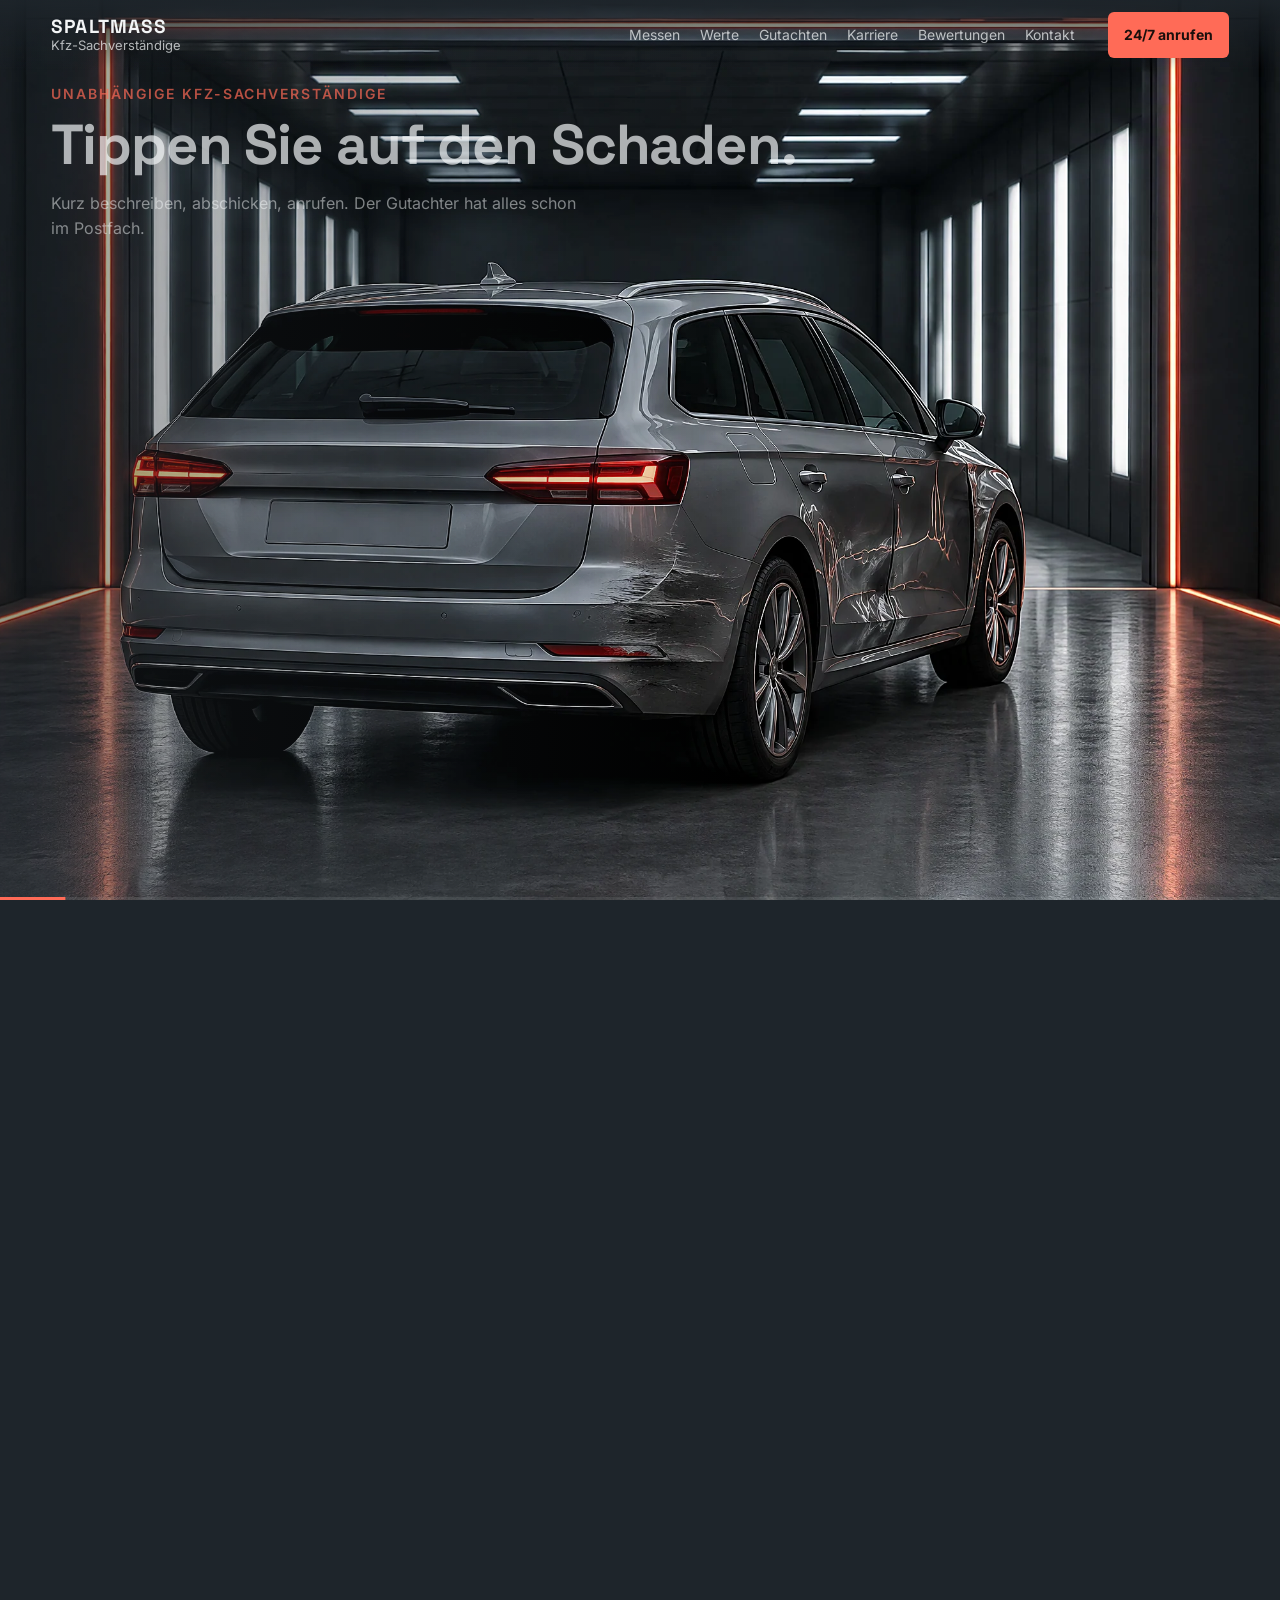
==== commit 44771a3f: "Prüfstraße: Motive Messen/Werte/Drucker/Karriere eingebaut, Tafeln am Bild, Zollstock-Foto entfernt," ====
--- a/index.html
+++ b/index.html
@@ -7,7 +7,7 @@
 <meta name="description" content="Unabhängige Kfz-Sachverständige: Schaden antippen und melden, Gutachter direkt anrufen. Vor Ort in 24 h, Gutachten in 48 h. Bei unverschuldetem Unfall zahlt die gegnerische Versicherung.">
 <meta name="theme-color" content="#1e252b">
 <link rel="preload" href="assets/fonts/grotesk.woff2" as="font" type="font/woff2" crossorigin>
-<link rel="stylesheet" href="assets/css/style.css?v=30">
+<link rel="stylesheet" href="assets/css/style.css?v=35">
 </head>
 <body>
 <a class="skip" href="#kontakt">Zum Kontakt</a>
@@ -79,7 +79,7 @@
     <!-- Panel 5: Werte + 130 % -->
     <div class="screens" aria-hidden="true">
       <div class="scr scr-l"><p>Wiederbeschaffungswert</p><i style="--v:.86"></i><p>Reparaturkosten</p><i class="hl" style="--v:.62"></i><p>Restwert</p><i style="--v:.22"></i></div>
-      <div class="scr scr-r"><p>130-%-Regel</p><svg viewBox="0 0 120 70"><path class="g-b" d="M10 62 A50 50 0 0 1 110 62"/><path class="g-f" d="M10 62 A50 50 0 0 1 110 62" pathLength="100"/></svg><b class="g-v">0 %</b></div>
+      <div class="scr scr-r"><p>130-%-Regel</p><svg viewBox="0 0 120 70"><path class="g-b" d="M10 62 A50 50 0 0 1 110 62"/><path class="g-f" d="M10 62 A50 50 0 0 1 110 62" pathLength="100"/></svg><b class="g-v">72 %</b></div>
     </div>
     <section class="tx tx-werte" data-tx="werte" id="werte">
       <p class="kick">03 · Bewerten</p>
@@ -91,10 +91,10 @@
     </section>
 
     <!-- Panel 6: Gutachten aus dem Drucker -->
-    <div class="strip" aria-hidden="true"><div class="paper"><b>SPALTMASS · Gutachten Nr. 2611-0417</b><img alt="" data-src="d03-delle"><img alt="" data-src="d05-doku"><ul><li>Reparaturkosten</li><li>Wertminderung</li><li>Nutzungsausfall</li><li>Restwert</li></ul></div></div>
+    <div class="strip" aria-hidden="true"><div class="paper"><b>SPALTMASS · Gutachten Nr. 2611-0417</b><img alt="" data-src="d03-delle"><img alt="" data-src="p04-messen"><ul><li>Reparaturkosten</li><li>Wertminderung</li><li>Nutzungsausfall</li><li>Restwert</li></ul></div></div>
     <section class="tx tx-gutachten" data-tx="gutachten" id="gutachten">
       <p class="kick">04 · Gutachten</p>
-      <h2>Gutachten in 48 h.</h2>
+      <h2>Gutachten in 48&nbsp;h.</h2>
       <p class="lead">Mit Fotos, Messwerten und Kalkulation. Digital an Sie, Ihre Werkstatt und Ihren Anwalt.</p>
       <div class="btns"><a class="btn ghost more" href="gutachten.html">Rechner: Was steht mir zu?</a></div>
     </section>
@@ -178,8 +178,8 @@
 </dialog>
 <div class="toast" role="status" hidden></div>
 
-<script src="assets/js/img.js?v=30"></script>
-<script src="assets/js/vid.js?v=30"></script>
-<script src="assets/js/app.js?v=30"></script>
+<script src="assets/js/img.js?v=35"></script>
+<script src="assets/js/vid.js?v=35"></script>
+<script src="assets/js/app.js?v=35"></script>
 </body>
 </html>
--- a/assets/css/style.css
+++ b/assets/css/style.css
@@ -102,7 +102,8 @@
 /* Panel 5: Anzeigetafeln im Tunnel */
 .screens{position:absolute;inset:0;z-index:5;pointer-events:none;opacity:0}
 .scr{position:absolute;top:24%;width:clamp(180px,17vw,280px);padding:18px;border:1px solid rgba(var(--or-rgb),.45);border-radius:10px;background:rgba(12,16,19,.78);backdrop-filter:blur(6px);box-shadow:0 0 40px rgba(var(--or-rgb),.12)}
-.scr-l{left:calc(50% - 26vw)}.scr-r{right:calc(50% - 26vw);text-align:center}
+.scr-l,.scr-r{left:var(--rx,calc(50% + 26vw));transform:translateX(-50%)}.scr-r{text-align:center}
+.screens .scr{top:var(--ty,20%)}.screens .scr-r{top:calc(var(--ty,20%) + 186px)}
 .scr p{font-size:14px;color:var(--mut);margin-top:10px}.scr p:first-child{margin-top:0}
 .scr i{display:block;height:10px;margin-top:6px;border-radius:5px;background:rgba(243,245,246,.12);position:relative;overflow:hidden}
 .scr i::after{content:"";position:absolute;inset:0;background:rgba(243,245,246,.6);transform-origin:left;transform:scaleX(calc(var(--v)*var(--g,0)))}
@@ -148,7 +149,7 @@
 .demo{margin-top:10px;font-size:14px;color:var(--mut);border:1px dashed var(--line);display:inline-block;padding:6px 10px;border-radius:4px}
 .quotes{position:relative;margin-top:20px;min-height:110px}
 .quotes blockquote{position:absolute;inset:0 auto auto 0;font:500 clamp(18px,1.5vw,23px)/1.35 var(--f-d);opacity:0;transform:translateY(12px);transition:opacity .6s,transform .6s}
-.quotes blockquote.on{opacity:1;transform:none}
+.quotes blockquote{transition:opacity .45s,transform .45s}.quotes blockquote.on{opacity:1;transform:none;transition-delay:.5s}
 .quotes cite{display:block;margin-top:10px;font:500 14px/1.2 var(--f-b);color:var(--or);font-style:normal}
 .kfacts{list-style:none;display:flex;gap:28px;margin-top:28px;flex-wrap:wrap}
 .kfacts li{color:var(--mut);font-size:14px}
@@ -203,10 +204,10 @@
   .report{top:auto;bottom:calc(12px + env(safe-area-inset-bottom));left:16px;right:16px;width:auto;transform:none;padding:12px 14px}
   .rp-list,.rp-empty{display:none}.rp-act{grid-template-columns:1fr 1fr;margin-top:10px}
   .wall{display:none}
-  .scr{top:84px;width:42vw;padding:10px}.scr-l{left:16px}.scr-r{right:16px}
+  .screens .scr{top:84px;width:42vw;padding:10px;transform:none}.scr-l{left:16px}.scr-r{left:auto;right:16px}
   .scr p{font-size:12px;margin-top:6px}
   .strip{--sw:44vw}
-  .phone{top:96px;transform:rotate(-4deg);right:50%;margin-right:-26vw;width:52vw}
+  .phone{top:92px;transform:rotate(-4deg);right:50%;margin-right:-20vw;width:min(40vw,40vh * 9 / 19 * .9)}
   .t130-out{font-size:14px;min-height:0}
   .perks li{font-size:18px}
   .score b{font-size:56px}.quotes{min-height:90px;margin-top:12px}
@@ -214,6 +215,7 @@
   .hint{display:none}
 }
 @media (max-width:899px) and (orientation:landscape){
+  .shade{background:linear-gradient(90deg,rgba(var(--bg-rgb),.9) 0%,rgba(var(--bg-rgb),.6) 40%,rgba(var(--bg-rgb),0) 66%)}
   .tx,.tx-hero{bottom:auto;top:64px;width:50vw;right:auto}
   h1,h2,.tx-hero h1{font-size:28px}.tx .lead{display:none}.tx-hero .lead{display:block}
   .report{left:auto;width:290px;bottom:10px}.rp-act{grid-template-columns:1fr}
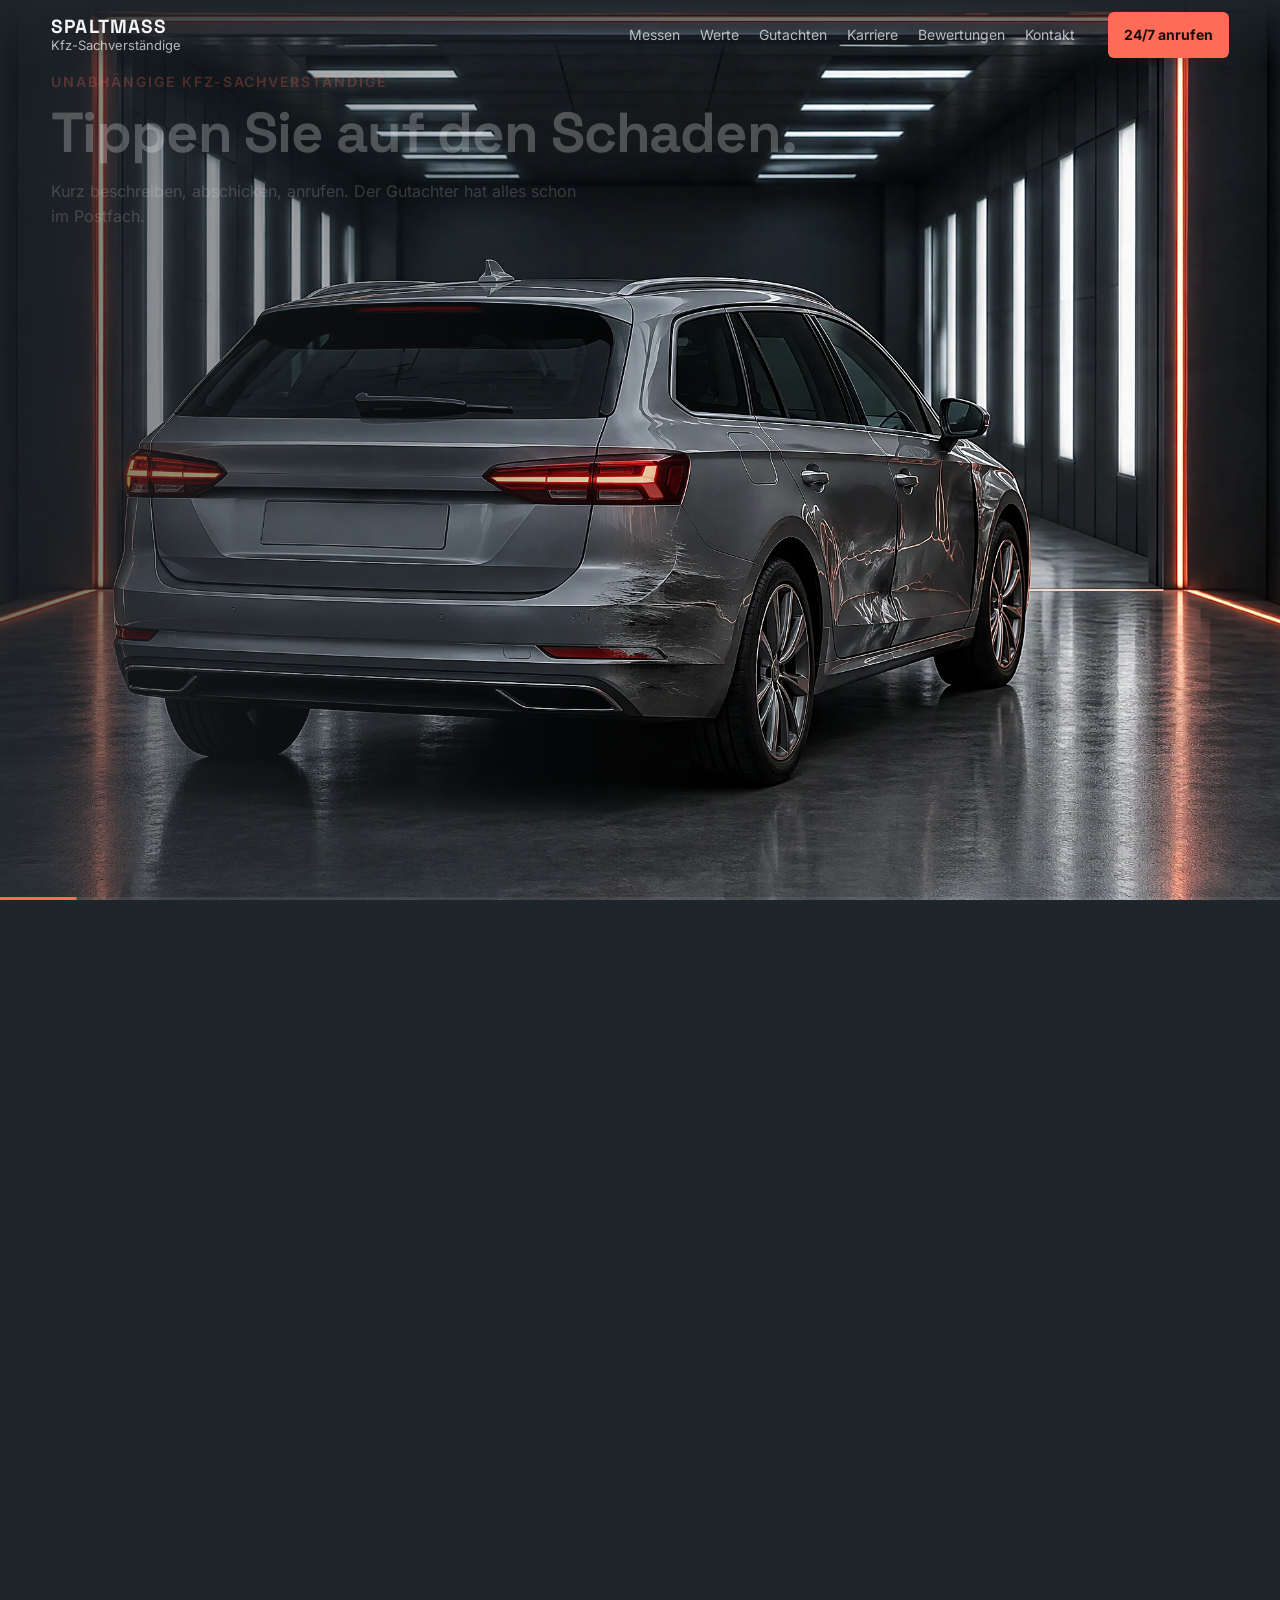
==== commit 110895ea: "Panel 1 Beispiel-Markierungen mit Beschriftung, Panel 4 Messwert-Schilder am Bild, Abnahme-Werkzeug " ====
--- a/index.html
+++ b/index.html
@@ -7,7 +7,7 @@
 <meta name="description" content="Unabhängige Kfz-Sachverständige: Schaden antippen und melden, Gutachter direkt anrufen. Vor Ort in 24 h, Gutachten in 48 h. Bei unverschuldetem Unfall zahlt die gegnerische Versicherung.">
 <meta name="theme-color" content="#1e252b">
 <link rel="preload" href="assets/fonts/grotesk.woff2" as="font" type="font/woff2" crossorigin>
-<link rel="stylesheet" href="assets/css/style.css?v=35">
+<link rel="stylesheet" href="assets/css/style.css?v=37">
 </head>
 <body>
 <a class="skip" href="#kontakt">Zum Kontakt</a>
@@ -45,6 +45,7 @@
       <h1>Tippen Sie auf den Schaden.</h1>
       <p class="lead">Kurz beschreiben, abschicken, anrufen. Der Gutachter hat alles schon im Postfach.</p>
     </section>
+    <div class="calls" aria-hidden="true"><span class="call"><small>Spaltmaß</small>6,1 mm</span><span class="call"><small>Lack</small>118 µm · Serie</span></div>
     <div class="pins" aria-live="polite"></div>
     <div class="pin-edit" role="dialog" aria-label="Schaden beschreiben" hidden>
       <p class="pe-h">Was ist hier kaputt?</p>
@@ -178,8 +179,8 @@
 </dialog>
 <div class="toast" role="status" hidden></div>
 
-<script src="assets/js/img.js?v=35"></script>
-<script src="assets/js/vid.js?v=35"></script>
-<script src="assets/js/app.js?v=35"></script>
+<script src="assets/js/img.js?v=37"></script>
+<script src="assets/js/vid.js?v=37"></script>
+<script src="assets/js/app.js?v=37"></script>
 </body>
 </html>
--- a/assets/css/style.css
+++ b/assets/css/style.css
@@ -74,6 +74,10 @@
 /* Schaden antippen */
 .pins{position:absolute;inset:0;z-index:7;pointer-events:none;transition:opacity .3s}
 .pin{position:absolute;width:36px;height:36px;margin:-18px 0 0 -18px;border-radius:50%;background:var(--or);color:var(--on-or);font:700 15px/36px var(--f-b);text-align:center;box-shadow:0 0 0 6px rgba(var(--or-rgb),.25),0 6px 18px rgba(0,0,0,.45);pointer-events:auto;animation:pinin .35s cubic-bezier(.2,1.4,.4,1)}
+.pin[data-lb]:not([data-lb=""])::after{content:attr(data-lb);position:absolute;right:46px;top:50%;transform:translateY(-50%);white-space:nowrap;padding:4px 10px;border-radius:6px;background:rgba(var(--bg-rgb),.82);color:var(--ink);font:500 13px/1.3 var(--f-b);pointer-events:none}
+.calls{position:absolute;inset:0;z-index:5;pointer-events:none;opacity:0}
+.call{position:absolute;padding:8px 14px;border-radius:8px;background:rgba(12,16,19,.8);border:1px solid rgba(var(--or-rgb),.5);font:700 20px/1.1 var(--f-d);color:var(--ink);backdrop-filter:blur(6px)}
+.call small{display:block;font:500 12px/1.3 var(--f-b);color:var(--or);letter-spacing:.08em;text-transform:uppercase}
 .pin.on{box-shadow:0 0 0 9px rgba(var(--or-rgb),.45),0 6px 18px rgba(0,0,0,.45)}
 @keyframes pinin{from{transform:scale(0)}to{transform:scale(1)}}
 .pin-edit{position:absolute;z-index:9;background:var(--bg2);border:1px solid var(--line);border-radius:10px;padding:14px;box-shadow:0 18px 40px rgba(0,0,0,.5)}
@@ -193,6 +197,7 @@
   .menu-open .links{display:flex;flex-direction:column;position:fixed;top:72px;left:16px;right:16px;background:var(--bg2);border:1px solid var(--line);border-radius:10px;padding:8px}
   .menu-open .links a{font-size:17px;padding:14px 12px;color:var(--ink)}}
 @media (max-width:899px){
+  .pin::after{display:none}.call{font-size:15px;padding:6px 10px}
   #fahrt{height:1300vh}
   .nav{padding:8px 14px;gap:8px}.nav-cta{padding:11px 12px;font-size:13px}
   .shade{background:linear-gradient(0deg,rgba(var(--bg-rgb),.95) 0%,rgba(var(--bg-rgb),.8) 40%,rgba(var(--bg-rgb),0) 64%)}
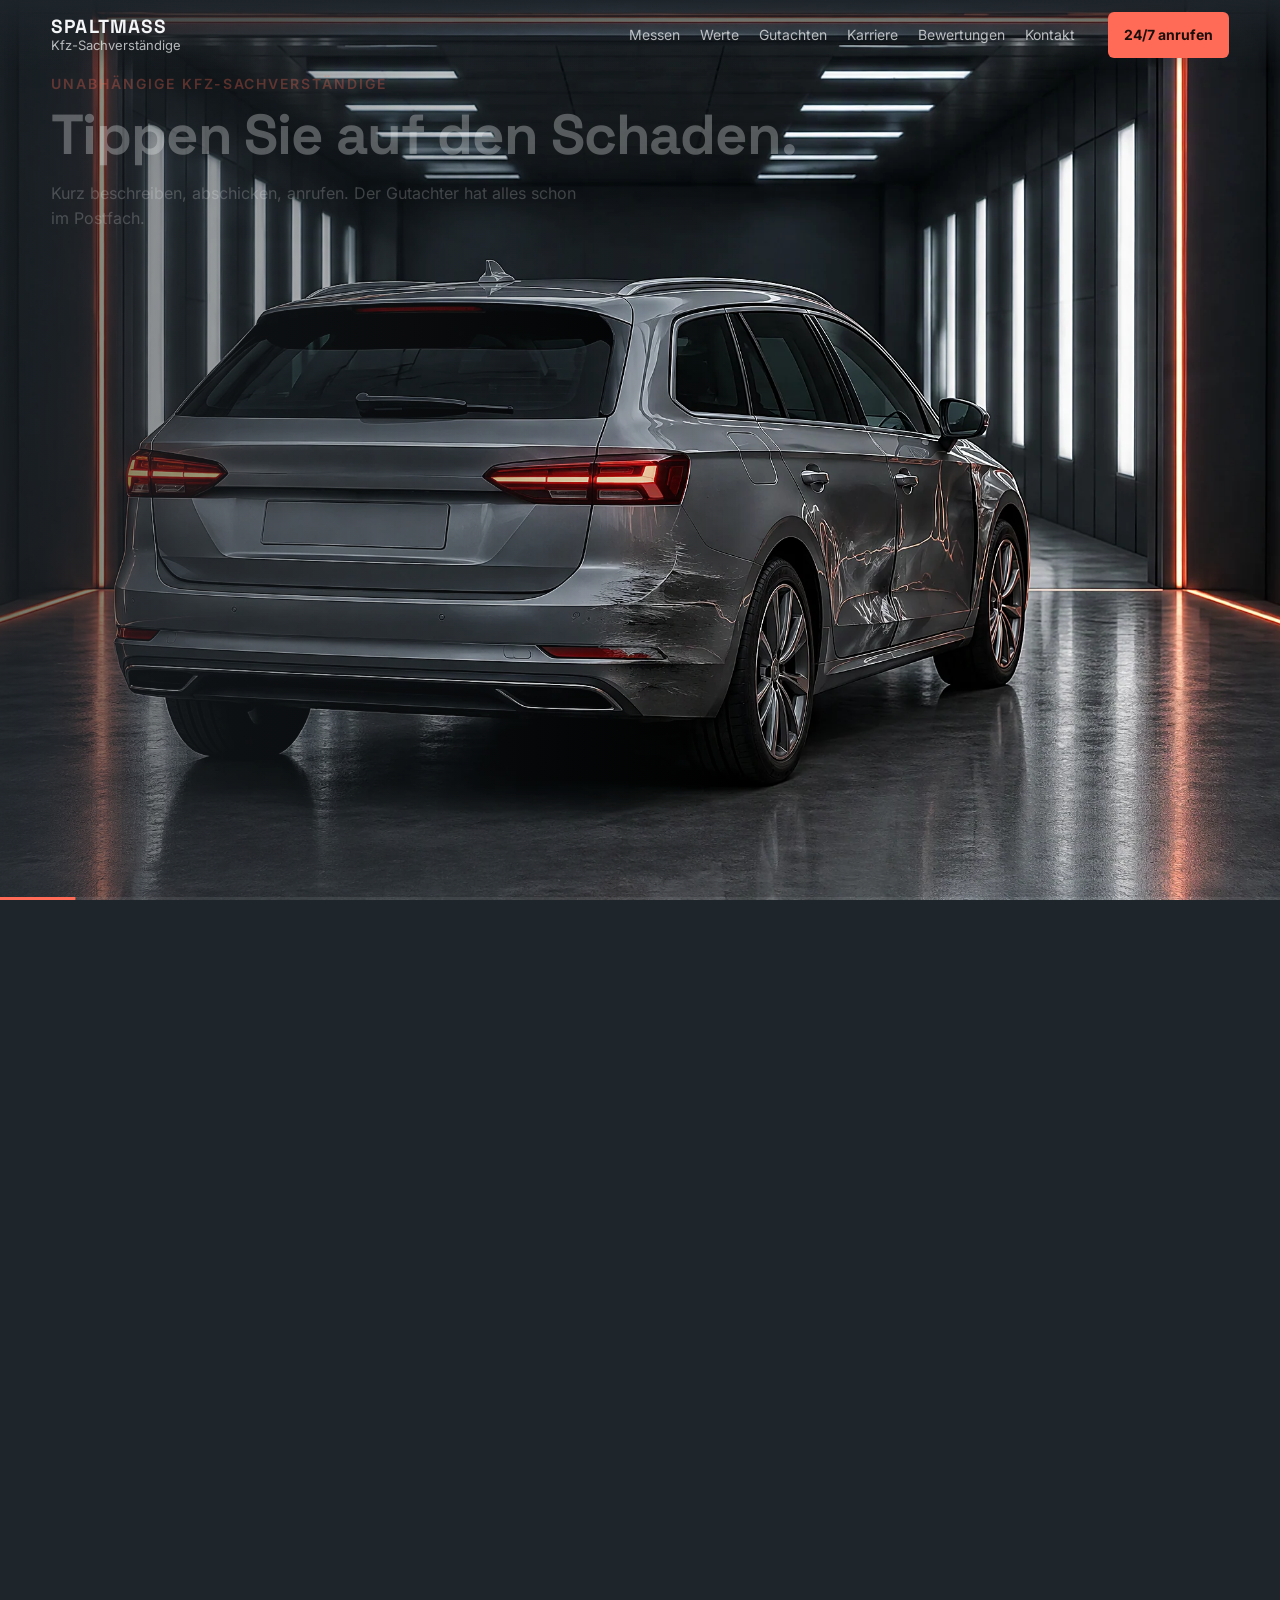
==== commit 277555f6: "PS-07 Tageslicht eingebaut, .nojekyll für Pages Co-Authored-By: Claude Opus 5.5 <noreply@anthropic.c" ====
--- a/index.html
+++ b/index.html
@@ -7,7 +7,7 @@
 <meta name="description" content="Unabhängige Kfz-Sachverständige: Schaden antippen und melden, Gutachter direkt anrufen. Vor Ort in 24 h, Gutachten in 48 h. Bei unverschuldetem Unfall zahlt die gegnerische Versicherung.">
 <meta name="theme-color" content="#1e252b">
 <link rel="preload" href="assets/fonts/grotesk.woff2" as="font" type="font/woff2" crossorigin>
-<link rel="stylesheet" href="assets/css/style.css?v=37">
+<link rel="stylesheet" href="assets/css/style.css?v=38">
 </head>
 <body>
 <a class="skip" href="#kontakt">Zum Kontakt</a>
@@ -179,8 +179,8 @@
 </dialog>
 <div class="toast" role="status" hidden></div>
 
-<script src="assets/js/img.js?v=37"></script>
-<script src="assets/js/vid.js?v=37"></script>
-<script src="assets/js/app.js?v=37"></script>
+<script src="assets/js/img.js?v=38"></script>
+<script src="assets/js/vid.js?v=38"></script>
+<script src="assets/js/app.js?v=38"></script>
 </body>
 </html>
